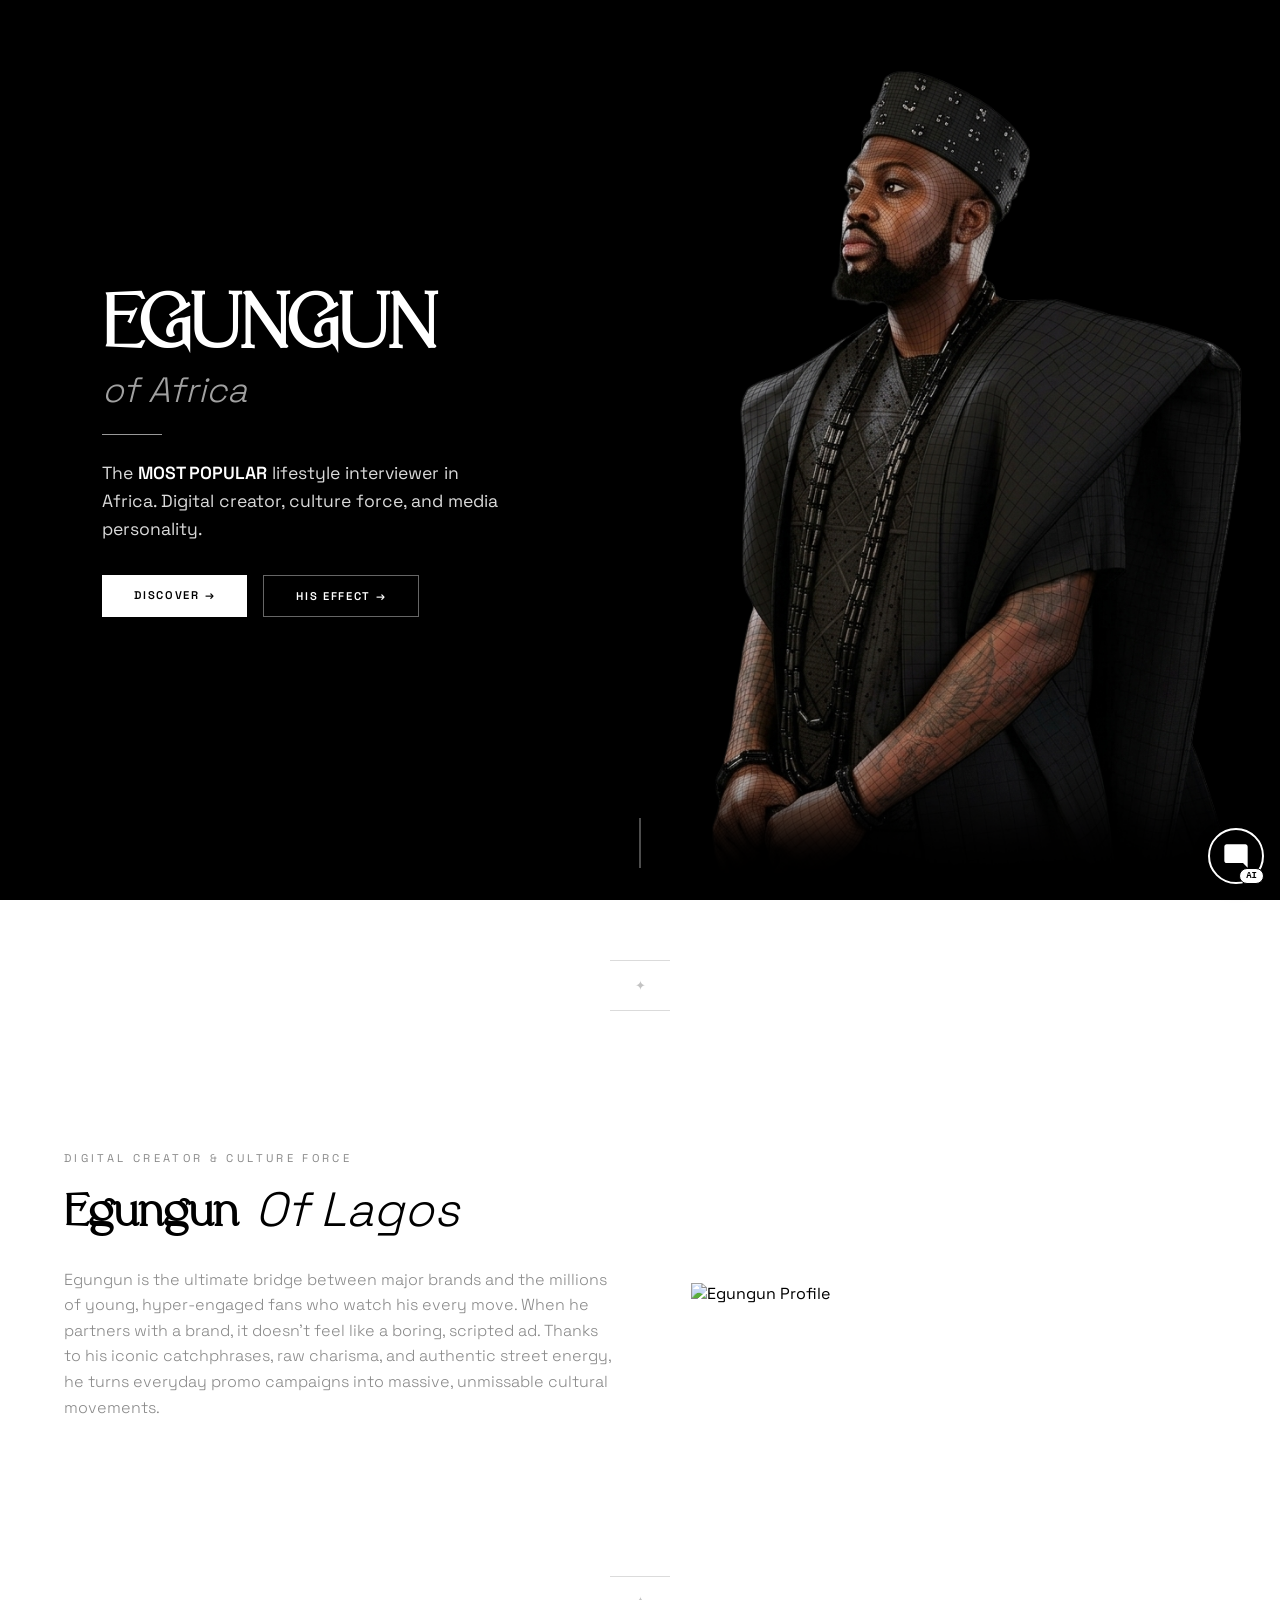
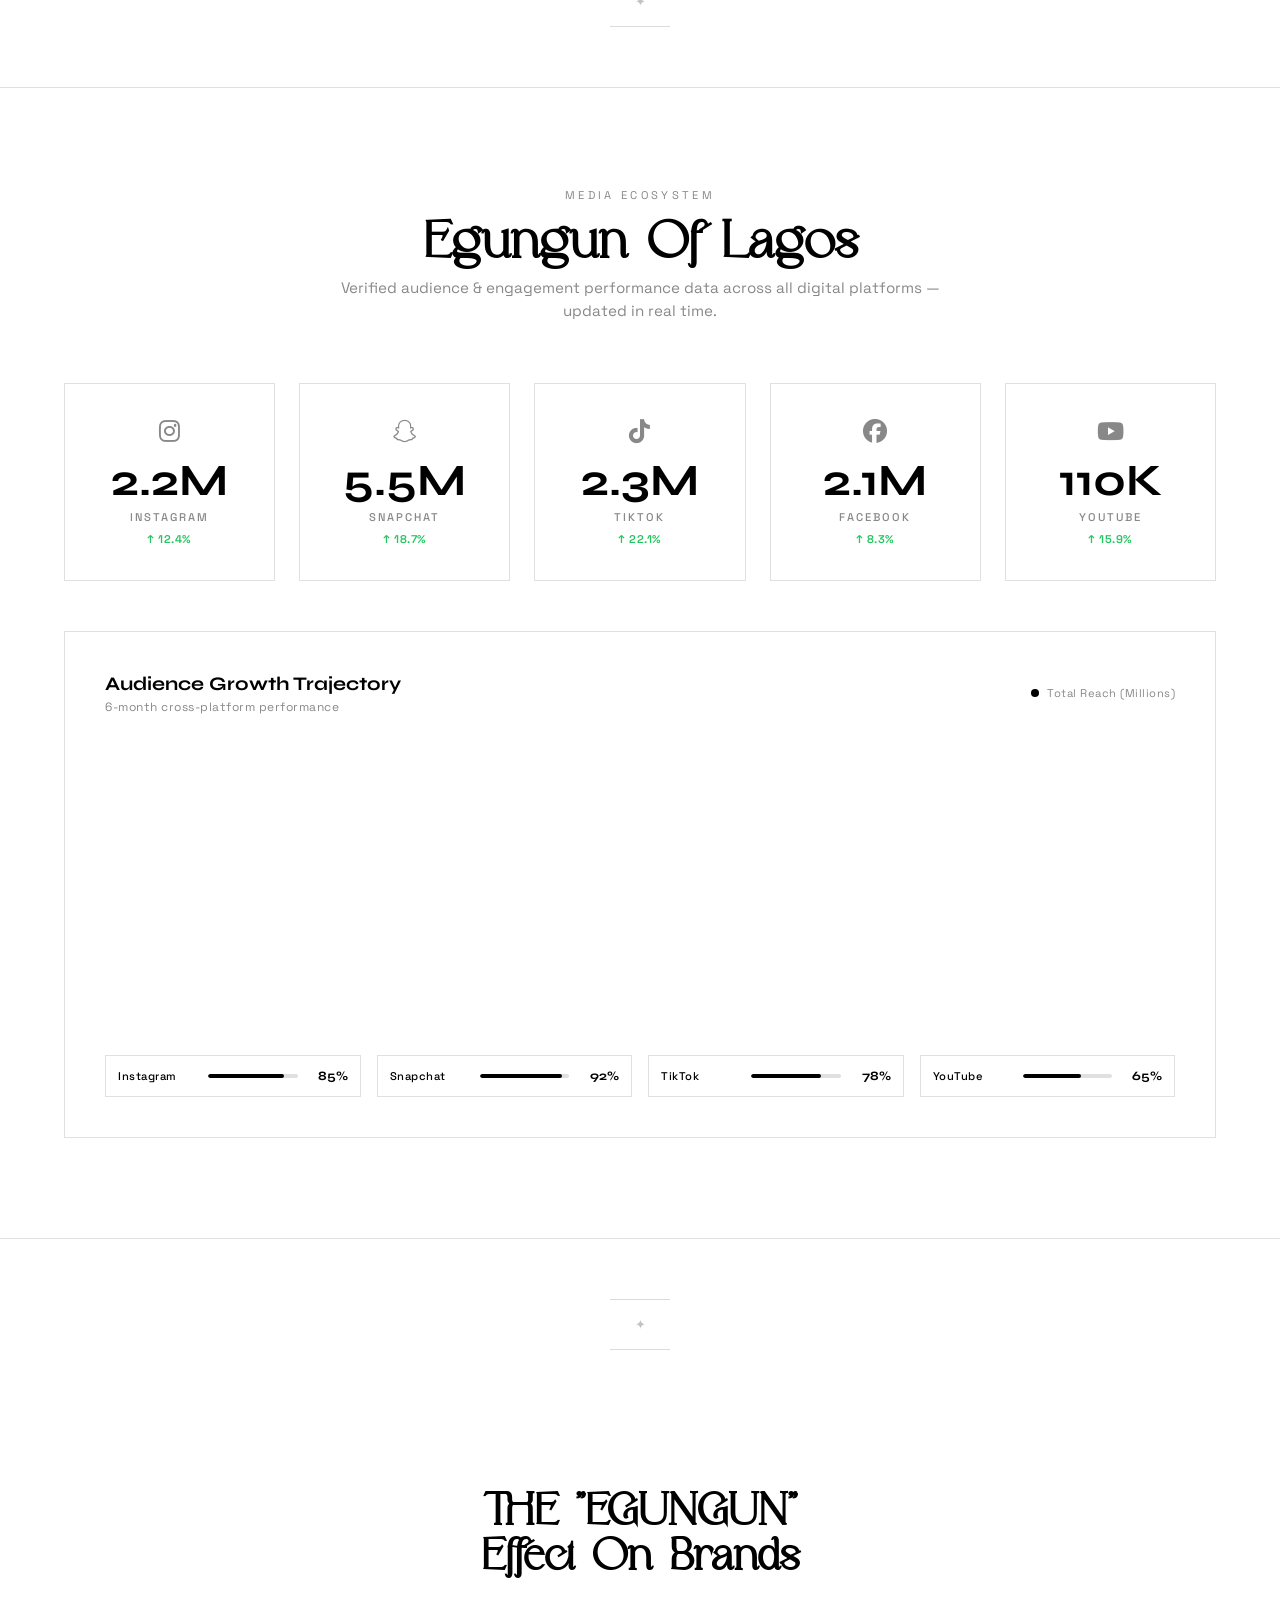
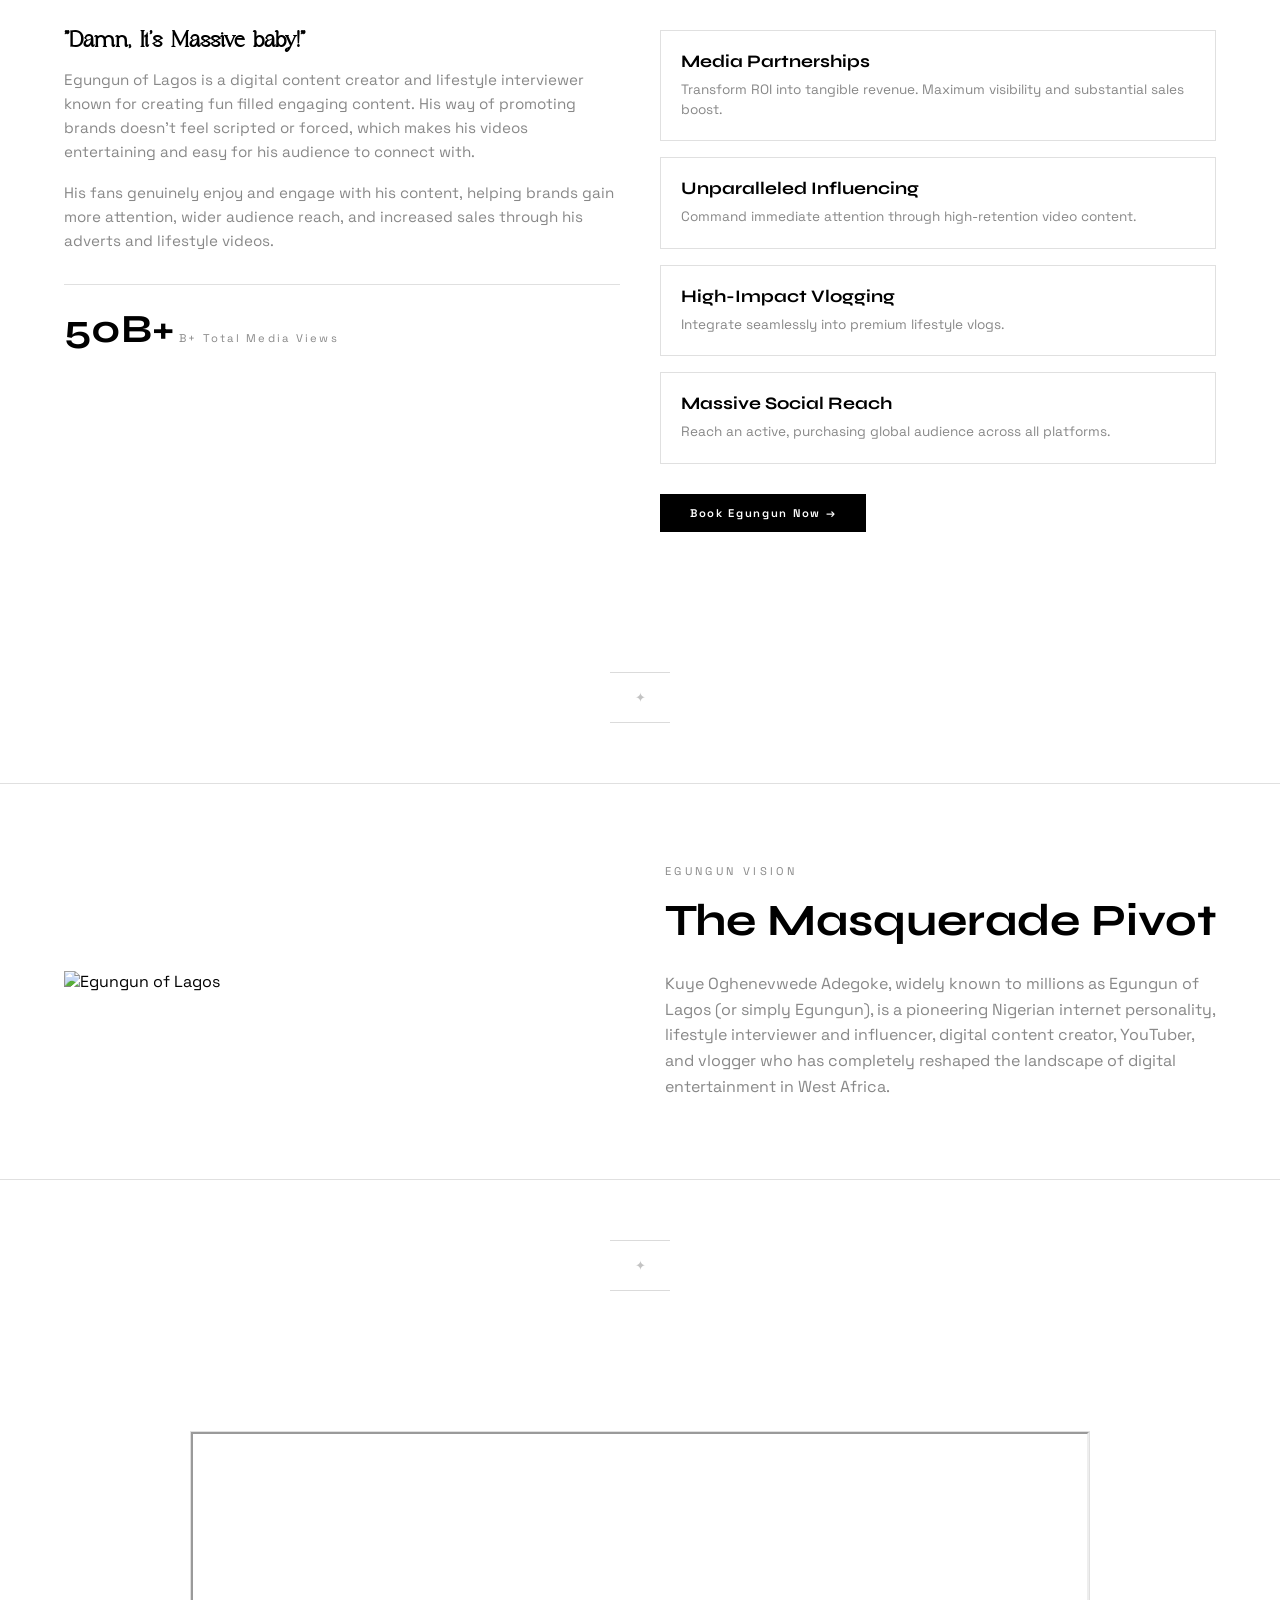
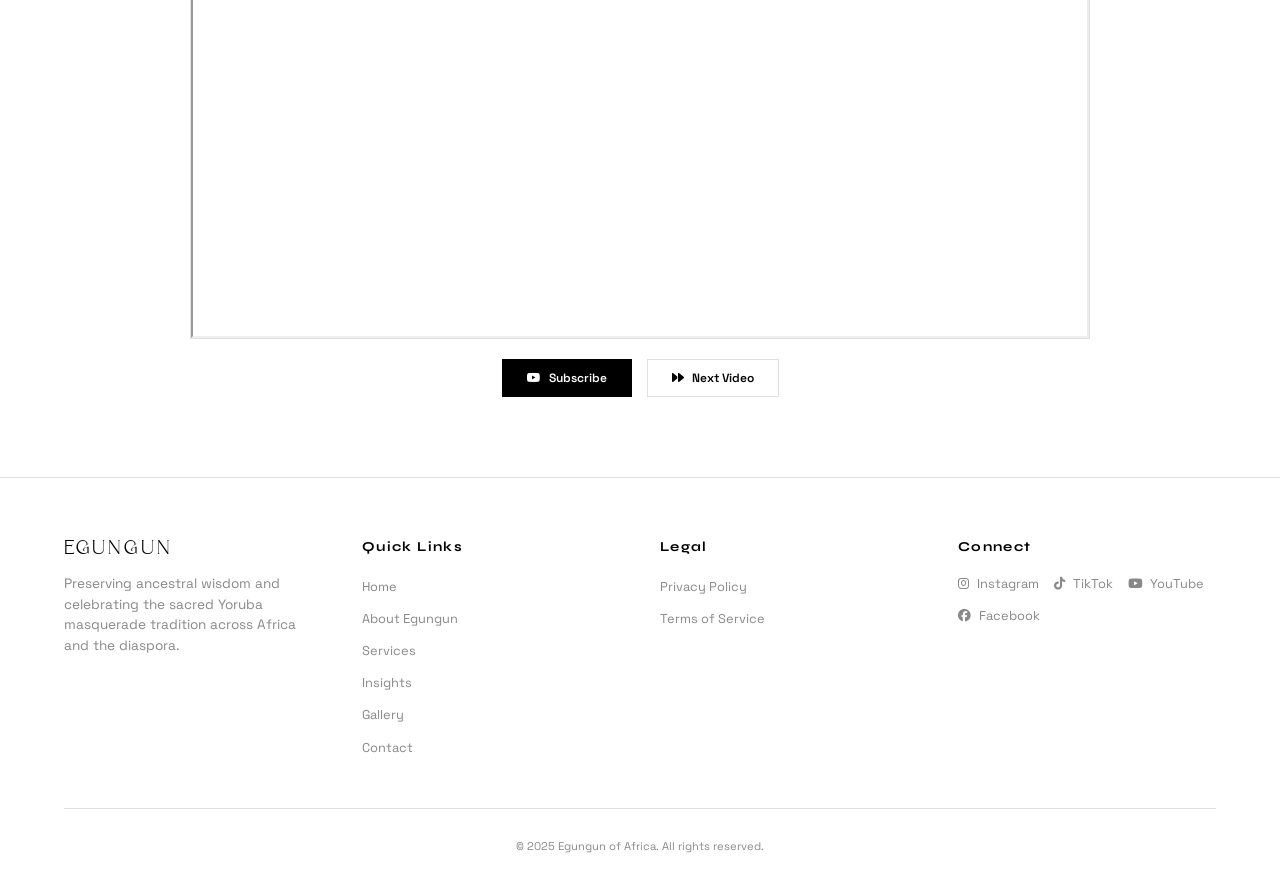
==== index.html @ 0d82fc84 "Revamp insights/stats section for better aesthetics Improved insights/stats section with visual enha" ====
<!DOCTYPE html>
<html lang="en">
<head>
  <meta charset="UTF-8" />
  <meta name="viewport" content="width=device-width, initial-scale=1.0, viewport-fit=cover" />
  <meta name="description" content="Egungun of Africa - The most popular lifestyle interviewer in Africa. Digital creator, culture force, and media personality bridging brands with millions of engaged fans." />
  <meta name="keywords" content="Egungun, Egungun of Lagos, African influencer, lifestyle interviewer, content creator, Nigeria" />
  <meta name="author" content="Egungun of Africa" />
  <title>Egungun of Africa | The Most Popular Lifestyle Interviewer</title>
  
  <link rel="preconnect" href="https://cdnjs.cloudflare.com">
  <link rel="preconnect" href="https://fonts.googleapis.com">
  <link rel="preconnect" href="https://fonts.gstatic.com" crossorigin>
  <link rel="stylesheet" href="https://cdnjs.cloudflare.com/ajax/libs/font-awesome/6.4.0/css/all.min.css">
  <link href="https://fonts.googleapis.com/css2?family=Space+Grotesk:wght@300;400;500;600;700&family=Syne:wght@400;500;600;700;800&family=Inter:wght@300;400;500;600;700;800&display=swap" rel="stylesheet">
  <script src="https://cdn.jsdelivr.net/npm/chart.js"></script>
  
  <style>
    * {
      margin: 0;
      padding: 0;
      box-sizing: border-box;
    }

    @font-face {
      font-family: 'Milchella';
      src: url('fonts/Milchella-Regular.ttf') format('truetype');
      font-weight: normal;
      font-style: normal;
      font-display: swap;
    }

    /* LIGHT MODE (default) */
    :root {
      --bg: #ffffff;
      --text: #000000;
      --gray-light: #e0e0e0;
      --gray-mid: #888888;
      --fade-start: transparent;
      --fade-mid: rgba(0,0,0,0.03);
      --fade-dark: rgba(0,0,0,0.1);
      --fade-deep: rgba(0,0,0,0.2);
    }

    /* DARK MODE */
    @media (prefers-color-scheme: dark) {
      :root {
        --bg: #000000;
        --text: #ffffff;
        --gray-light: #222222;
        --gray-mid: #777777;
        --fade-start: transparent;
        --fade-mid: rgba(0,0,0,0.4);
        --fade-dark: rgba(0,0,0,0.75);
        --fade-deep: rgba(0,0,0,0.95);
      }
    }

    html {
      scroll-behavior: smooth;
      overflow-x: hidden;
      width: 100%;
    }

    body {
      background: var(--bg);
      color: var(--text);
      font-family: 'Space Grotesk', sans-serif;
      overflow-x: hidden;
      width: 100%;
    }

    /* PRELOADER */
    .preloader {
      position: fixed;
      top: 0;
      left: 0;
      width: 100%;
      height: 100%;
      background: var(--bg);
      z-index: 9999;
      display: flex;
      justify-content: center;
      align-items: center;
      transition: opacity 0.8s ease, visibility 0.8s ease;
      opacity: 1;
      visibility: visible;
    }
    .preloader.hide {
      opacity: 0;
      visibility: hidden;
    }
    .preloader-content {
      text-align: center;
    }
    .preloader-logo {
      font-family: 'Milchella', 'Syne', serif;
      font-size: clamp(1.8rem, 6vw, 3rem);
      letter-spacing: 0.2em;
      color: var(--text);
      margin-bottom: 1.5rem;
    }
    .preloader-logo span {
      font-style: italic;
      font-family: 'Space Grotesk', sans-serif;
      font-size: 0.5em;
      letter-spacing: 0.1em;
    }
    .preloader-progress {
      width: 140px;
      height: 1px;
      background: var(--gray-light);
      margin: 0 auto;
      position: relative;
      overflow: hidden;
    }
    .preloader-progress::after {
      content: '';
      position: absolute;
      top: 0;
      left: 0;
      width: 0%;
      height: 100%;
      background: var(--text);
      animation: progressFill 2s ease forwards;
    }
    @keyframes progressFill {
      0% { width: 0%; }
      100% { width: 100%; }
    }
    .preloader-text {
      font-family: 'Space Grotesk', sans-serif;
      font-size: 0.6rem;
      letter-spacing: 0.3em;
      color: var(--gray-mid);
      margin-top: 1rem;
      text-transform: uppercase;
    }

    /* REVEAL ANIMATIONS */
    .reveal, .reveal-left, .reveal-right {
      opacity: 0;
      transition: all 0.8s cubic-bezier(0.25, 0.46, 0.45, 0.94);
    }
    .reveal { transform: translateY(60px); }
    .reveal-left { transform: translateX(-60px); }
    .reveal-right { transform: translateX(60px); }
    .reveal.active, .reveal-left.active, .reveal-right.active {
      opacity: 1;
      transform: translate(0, 0);
    }
    .delay-1 { transition-delay: 0.1s; }
    .delay-2 { transition-delay: 0.2s; }
    .delay-3 { transition-delay: 0.3s; }
    .delay-4 { transition-delay: 0.4s; }
    .delay-5 { transition-delay: 0.5s; }

    /* DIVIDER */
    .section-divider { width: 100%; padding: 60px 0; text-align: center; }
    .divider-line { width: 60px; height: 1px; background: var(--gray-mid); margin: 0 auto; opacity: 0.3; }
    .divider-icon { margin: 16px auto; font-size: 0.8rem; color: var(--gray-mid); opacity: 0.5; }

    /* NAVIGATION */
    .nav {
      position: fixed;
      top: 0;
      left: 0;
      width: 100%;
      padding: 1.5rem 4rem;
      display: flex;
      justify-content: space-between;
      align-items: center;
      z-index: 1000;
      background: transparent;
      transition: all 0.5s ease;
    }
    .nav.scrolled {
      background: var(--bg);
      backdrop-filter: blur(10px);
      border-bottom: 1px solid var(--gray-light);
      padding: 1rem 4rem;
    }
    .nav__logo {
      font-family: 'Milchella', 'Syne', serif;
      font-size: 1.3rem;
      letter-spacing: 0.15em;
      color: var(--text);
      text-decoration: none;
    }
    .nav__links {
      display: flex;
      gap: 2rem;
      list-style: none;
    }
    .nav__links a {
      color: var(--text);
      text-decoration: none;
      font-size: 0.7rem;
      letter-spacing: 0.15em;
      text-transform: uppercase;
      font-weight: 500;
      opacity: 0.7;
      transition: all 0.3s ease;
    }
    .nav__links a:hover { opacity: 1; }
    .nav__hamburger {
      display: none;
      flex-direction: column;
      gap: 6px;
      cursor: pointer;
    }
    .nav__hamburger span {
      width: 28px;
      height: 2px;
      background: var(--text);
      transition: all 0.3s ease;
    }

    /* ========== HERO SECTION ========== */
    .hero {
      position: relative;
      width: 100%;
      min-height: 100vh;
      overflow: hidden;
      background: var(--bg);
    }
    
    .hero-image-container {
      position: relative;
      width: 100%;
      min-height: 100vh;
    }
    
    .hero-image-container img {
      width: 100%;
      height: auto;
      display: block;
    }
    
    /* FADE AT BOTTOM - ADAPTS TO LIGHT/DARK MODE */
    .hero-fade {
      position: absolute;
      bottom: 0;
      left: 0;
      width: 100%;
      height: 55%;
      background: linear-gradient(to bottom, 
        var(--fade-start) 0%, 
        var(--fade-mid) 30%, 
        var(--fade-dark) 60%, 
        var(--fade-deep) 100%);
      pointer-events: none;
      z-index: 1;
    }
    
    .hero-content {
      position: absolute;
      top: 50%;
      left: 0;
      right: 0;
      transform: translateY(-50%);
      text-align: center;
      z-index: 2;
      padding: 0 20px;
    }
    
    .hero-title {
      font-family: 'Milchella', 'Syne', serif;
      font-size: clamp(3rem, 12vw, 5.5rem);
      line-height: 1.1;
      color: #ffffff;
      margin-bottom: 1rem;
      text-shadow: 0 2px 20px rgba(0,0,0,0.5);
    }
    
    .hero-title span {
      display: block;
      font-style: italic;
      font-size: clamp(1.3rem, 5vw, 2.2rem);
      font-family: 'Space Grotesk', sans-serif;
      font-weight: 300;
      opacity: 0.9;
    }
    
    .hero-divider {
      width: 60px;
      height: 1px;
      background: rgba(255,255,255,0.6);
      margin: 1.2rem auto;
    }
    
    .hero-desc {
      font-family: 'Space Grotesk', sans-serif;
      font-size: clamp(1rem, 4vw, 1.2rem);
      line-height: 1.6;
      color: rgba(255,255,255,0.85);
      max-width: 550px;
      margin: 0 auto;
      font-weight: 400;
      text-shadow: 0 1px 10px rgba(0,0,0,0.3);
    }
    
    .hero-desc strong {
      color: #ffffff;
      font-weight: 600;
    }
    
    .hero-buttons {
      display: flex;
      gap: 1rem;
      justify-content: center;
      margin-top: 2rem;
      flex-wrap: wrap;
    }
    
    .hero-btn {
      padding: 0.8rem 2rem;
      font-family: 'Space Grotesk', sans-serif;
      font-size: 0.7rem;
      font-weight: 600;
      letter-spacing: 0.15em;
      text-transform: uppercase;
      text-decoration: none;
      transition: all 0.3s ease;
      cursor: pointer;
    }
    
    .hero-btn-primary {
      background: #ffffff;
      color: #000000;
      border: none;
    }
    
    .hero-btn-primary:hover {
      opacity: 0.85;
      transform: translateY(-2px);
    }
    
    .hero-btn-secondary {
      background: transparent;
      color: #ffffff;
      border: 1px solid rgba(255,255,255,0.4);
    }
    
    .hero-btn-secondary:hover {
      border-color: #ffffff;
      background: rgba(255,255,255,0.1);
      transform: translateY(-2px);
    }
    
    /* Scroll indicator - line only */
    .hero-scroll {
      position: absolute;
      bottom: 2rem;
      left: 50%;
      transform: translateX(-50%);
      text-align: center;
      z-index: 2;
      cursor: pointer;
      transition: opacity 0.3s ease;
    }
    .hero-scroll:hover {
      opacity: 0.7;
    }
    .hero-scroll-line {
      width: 1px;
      height: 50px;
      background: rgba(255,255,255,0.6);
      margin: 0 auto;
      animation: scrollBounce 2s ease infinite;
    }
    
    @keyframes scrollBounce {
      0%, 100% {
        transform: translateY(0);
        opacity: 0.6;
      }
      50% {
        transform: translateY(8px);
        opacity: 1;
      }
    }

    /* ========== FORCE HERO DARK MODE ON MOBILE ========== */
    .hero {
      background: #000000 !important;
    }

    .hero .hero-title {
      color: #ffffff !important;
      text-shadow: 0 2px 20px rgba(0,0,0,0.5) !important;
    }

    .hero .hero-title span {
      color: rgba(255,255,255,0.7) !important;
    }

    .hero .hero-divider {
      background: rgba(255,255,255,0.6) !important;
    }

    .hero .hero-desc {
      color: rgba(255,255,255,0.85) !important;
      text-shadow: 0 1px 10px rgba(0,0,0,0.3) !important;
    }

    .hero .hero-desc strong {
      color: #ffffff !important;
    }

    .hero .hero-btn-primary {
      background: #ffffff !important;
      color: #000000 !important;
    }

    .hero .hero-btn-secondary {
      color: #ffffff !important;
      border: 1px solid rgba(255,255,255,0.4) !important;
    }

    .hero .hero-btn-secondary:hover {
      border-color: #ffffff !important;
      background: rgba(255,255,255,0.1) !important;
    }

    .hero .hero-scroll-line {
      background: rgba(255,255,255,0.6) !important;
    }

    /* DESKTOP LAYOUT */
    @media (min-width: 992px) {
      .hero {
        min-height: 100vh;
        display: flex;
        align-items: center;
      }
      
      .hero-image-container {
        position: absolute;
        top: 0;
        right: 0;
        width: 55%;
        min-height: 100vh;
        display: flex;
        align-items: center;
      }
      
      .hero-image-container img {
        width: 100%;
        height: auto;
        object-fit: cover;
        min-height: 100vh;
      }
      
      .hero-fade {
        display: none;
      }
      
      .hero-content {
        position: relative;
        top: auto;
        left: auto;
        right: auto;
        transform: none;
        text-align: left;
        width: 45%;
        padding: 0 5% 0 8%;
        background: transparent;
      }
      
      .hero-title {
        color: var(--text);
        text-shadow: none;
        font-size: 5rem;
      }
      
      .hero-title span {
        color: var(--gray-mid);
      }
      
      .hero-divider {
        margin: 1.5rem 0;
        background: var(--text);
      }
      
      .hero-desc {
        color: var(--gray-mid);
        text-shadow: none;
        margin: 0 0 2rem 0;
        font-size: 1.1rem;
      }
      
      .hero-desc strong {
        color: var(--text);
      }
      
      .hero-buttons {
        justify-content: flex-start;
      }
      
      .hero-btn-primary {
        background: var(--text);
        color: var(--bg);
      }
      
      .hero-btn-secondary {
        color: var(--text);
        border: 1px solid var(--gray-light);
      }
      
      .hero-btn-secondary:hover {
        border-color: var(--text);
      }
      
      .hero-scroll-line {
        background: var(--text);
      }
    }

    /* REST OF YOUR STYLES */
    .creator-section { padding: 80px 5%; background: var(--bg); }
    .creator-container { max-width: 1200px; margin: 0 auto; }
    .creator-layout { display: flex; gap: 50px; align-items: center; flex-wrap: wrap; }
    .creator-content { flex: 1; min-width: 280px; }
    .creator-badge {
      font-family: 'Space Grotesk', sans-serif;
      font-size: 0.7rem;
      letter-spacing: 0.3em;
      color: var(--gray-mid);
      margin-bottom: 1rem;
      text-transform: uppercase;
    }
    .creator-title {
      font-family: 'Milchella', 'Syne', serif;
      font-size: clamp(1.8rem, 5vw, 3rem);
      margin-bottom: 1.5rem;
      line-height: 1.2;
      color: var(--text);
    }
    .creator-title span {
      font-style: italic;
      font-family: 'Space Grotesk', sans-serif;
      font-weight: 300;
    }
    .creator-text {
      font-family: 'Space Grotesk', sans-serif;
      font-size: 1rem;
      line-height: 1.6;
      color: var(--gray-mid);
      margin-bottom: 1rem;
      font-weight: 300;
    }
    .creator-image {
      flex: 1;
      min-width: 280px;
      display: flex;
      justify-content: center;
      align-items: center;
    }
    .image-gallery {
      position: relative;
      width: 100%;
      max-width: 500px;
      margin: 0 auto;
      overflow: hidden;
      background: var(--bg);
    }
    .gallery-image {
      width: 100%;
      height: auto;
      display: block;
      transition: opacity 0.6s ease;
    }

    /* ========== IMPROVED STATS / INSIGHTS SECTION ========== */
    .stats-wrapper { 
      padding: 100px 5%; 
      background: var(--bg); 
      border-top: 1px solid var(--gray-light); 
      border-bottom: 1px solid var(--gray-light); 
    }
    .dashboard-container { 
      max-width: 1200px; 
      margin: 0 auto; 
    }
    .dashboard-header { 
      text-align: center; 
      margin-bottom: 60px; 
    }
    .dashboard-badge {
      font-family: 'Space Grotesk', sans-serif;
      font-size: 0.7rem;
      letter-spacing: 0.3em;
      color: var(--gray-mid);
      margin-bottom: 1rem;
      text-transform: uppercase;
    }
    .title-main {
      font-family: 'Milchella', 'Syne', serif;
      font-size: clamp(2rem, 6vw, 3.5rem);
      color: var(--text);
      margin-bottom: 0.5rem;
    }
    .title-sub {
      font-family: 'Space Grotesk', sans-serif;
      font-size: 0.95rem;
      color: var(--gray-mid);
      max-width: 600px;
      margin: 0 auto;
      line-height: 1.5;
    }
    
    /* Stats Grid - Redesigned */
    .stats-grid {
      display: grid;
      grid-template-columns: repeat(auto-fit, minmax(200px, 1fr));
      gap: 24px;
      margin-bottom: 50px;
    }
    .stat-card {
      background: var(--bg);
      border: 1px solid var(--gray-light);
      padding: 32px 24px;
      text-align: center;
      transition: all 0.4s cubic-bezier(0.25, 0.46, 0.45, 0.94);
      position: relative;
      overflow: hidden;
    }
    .stat-card::before {
      content: '';
      position: absolute;
      top: 0;
      left: 0;
      width: 100%;
      height: 3px;
      background: var(--text);
      transform: scaleX(0);
      transform-origin: left;
      transition: transform 0.4s ease;
    }
    .stat-card:hover::before {
      transform: scaleX(1);
    }
    .stat-card:hover { 
      transform: translateY(-8px); 
      border-color: var(--text);
      box-shadow: 0 20px 40px rgba(0,0,0,0.05);
    }
    .stat-icon {
      font-size: 1.5rem;
      margin-bottom: 12px;
      color: var(--gray-mid);
      transition: color 0.3s ease;
    }
    .stat-card:hover .stat-icon {
      color: var(--text);
    }
    .stat-number {
      font-family: 'Syne', sans-serif;
      font-size: 2.8rem;
      font-weight: 700;
      color: var(--text);
      line-height: 1;
      margin-bottom: 6px;
    }
    .stat-label {
      font-family: 'Space Grotesk', sans-serif;
      font-size: 0.7rem;
      color: var(--gray-mid);
      text-transform: uppercase;
      letter-spacing: 2px;
      font-weight: 500;
    }
    .stat-growth {
      display: inline-block;
      margin-top: 8px;
      font-family: 'Space Grotesk', sans-serif;
      font-size: 0.7rem;
      color: #22c55e;
      font-weight: 600;
      letter-spacing: 0.5px;
    }

    /* Chart Container - Redesigned */
    .chart-container {
      background: var(--bg);
      border: 1px solid var(--gray-light);
      padding: 40px;
      margin-top: 20px;
      transition: all 0.3s ease;
    }
    .chart-container:hover {
      border-color: var(--text);
    }
    .chart-header {
      display: flex;
      justify-content: space-between;
      align-items: center;
      margin-bottom: 30px;
      flex-wrap: wrap;
      gap: 15px;
    }
    .chart-title-group h3 {
      font-family: 'Syne', sans-serif;
      font-size: 1.2rem;
      font-weight: 700;
      color: var(--text);
      margin-bottom: 4px;
    }
    .chart-title-group p {
      font-family: 'Space Grotesk', sans-serif;
      font-size: 0.75rem;
      color: var(--gray-mid);
      letter-spacing: 0.5px;
    }
    .chart-legend {
      display: flex;
      gap: 20px;
    }
    .legend-item {
      display: flex;
      align-items: center;
      gap: 8px;
      font-family: 'Space Grotesk', sans-serif;
      font-size: 0.7rem;
      color: var(--gray-mid);
      letter-spacing: 0.5px;
    }
    .legend-dot {
      width: 8px;
      height: 8px;
      border-radius: 50%;
    }
    .legend-dot.growth {
      background: #000000;
    }
    .chart-wrapper {
      position: relative;
      width: 100%;
      height: 280px;
    }
    canvas { 
      width: 100% !important;
      height: 100% !important;
    }

    /* Platform breakdown */
    .platform-breakdown {
      display: grid;
      grid-template-columns: repeat(auto-fit, minmax(150px, 1fr));
      gap: 16px;
      margin-top: 30px;
    }
    .platform-item {
      display: flex;
      align-items: center;
      gap: 10px;
      padding: 12px;
      border: 1px solid var(--gray-light);
      transition: all 0.3s ease;
    }
    .platform-item:hover {
      border-color: var(--text);
      transform: translateX(5px);
    }
    .platform-bar {
      flex: 1;
      height: 4px;
      background: var(--gray-light);
      border-radius: 2px;
      overflow: hidden;
    }
    .platform-fill {
      height: 100%;
      background: var(--text);
      border-radius: 2px;
      transition: width 1.5s ease;
    }
    .platform-name {
      font-family: 'Space Grotesk', sans-serif;
      font-size: 0.7rem;
      letter-spacing: 0.5px;
      color: var(--text);
      min-width: 80px;
      font-weight: 500;
    }
    .platform-pct {
      font-family: 'Syne', sans-serif;
      font-size: 0.8rem;
      font-weight: 700;
      color: var(--text);
      min-width: 40px;
      text-align: right;
    }

    .effect-section { padding: 80px 5%; background: var(--bg); }
    .effect-header { text-align: center; margin-bottom: 50px; }
    .effect-title {
      font-family: 'Milchella', 'Syne', serif;
      font-size: clamp(1.8rem, 5vw, 3rem);
      color: var(--text);
    }
    .effect-grid {
      display: grid;
      grid-template-columns: repeat(auto-fit, minmax(300px, 1fr));
      gap: 40px;
      max-width: 1200px;
      margin: 0 auto;
    }
    .effect-persona h3 {
      font-family: 'Milchella', 'Syne', serif;
      font-size: 1.5rem;
      margin-bottom: 1rem;
      color: var(--text);
    }
    .effect-text {
      font-family: 'Space Grotesk', sans-serif;
      font-size: 0.95rem;
      line-height: 1.6;
      color: var(--gray-mid);
      margin-bottom: 1rem;
    }
    .live-metric {
      margin-top: 30px;
      padding-top: 20px;
      border-top: 1px solid var(--gray-light);
    }
    .metric-number-group { display: flex; align-items: baseline; gap: 5px; flex-wrap: wrap; }
    .metric-num {
      font-family: 'Syne', sans-serif;
      font-size: 2.5rem;
      font-weight: 700;
      color: var(--text);
    }
    .metric-lbl {
      font-family: 'Space Grotesk', sans-serif;
      font-size: 0.7rem;
      letter-spacing: 0.2em;
      color: var(--gray-mid);
    }
    .hyper-cards-container { display: flex; flex-direction: column; gap: 16px; }
    .hyper-card {
      background: var(--bg);
      padding: 20px;
      border: 1px solid var(--gray-light);
      transition: all 0.3s ease;
    }
    .hyper-card:hover { transform: translateX(5px); border-color: var(--text); }
    .hyper-card h4 {
      font-family: 'Syne', sans-serif;
      font-size: 1.1rem;
      font-weight: 700;
      margin-bottom: 8px;
      color: var(--text);
    }
    .hyper-card p {
      font-family: 'Space Grotesk', sans-serif;
      font-size: 0.85rem;
      color: var(--gray-mid);
      line-height: 1.5;
    }
    .magnetic-btn-wrapper {
      display: inline-block;
      margin-top: 30px;
      padding: 12px 30px;
      background: var(--text);
      color: var(--bg);
      text-decoration: none;
      font-family: 'Space Grotesk', sans-serif;
      font-size: 0.7rem;
      font-weight: 600;
      letter-spacing: 0.15em;
      transition: all 0.3s ease;
    }
    .magnetic-btn-wrapper:hover { transform: translateY(-3px); opacity: 0.9; }
    .pivot-section { padding: 80px 5%; background: var(--bg); border-top: 1px solid var(--gray-light); border-bottom: 1px solid var(--gray-light); }
    .pivot-container { max-width: 1200px; margin: 0 auto; }
    .pivot-layout {
      display: flex;
      align-items: center;
      gap: 50px;
      flex-wrap: wrap;
    }
    .pivot-content { flex: 1; min-width: 280px; }
    .pivot-image { flex: 1; min-width: 280px; }
    .pivot-image img { width: 100%; height: auto; }
    .pivot-badge {
      font-family: 'Space Grotesk', sans-serif;
      font-size: 0.7rem;
      letter-spacing: 0.3em;
      color: var(--gray-mid);
      margin-bottom: 1rem;
      text-transform: uppercase;
    }
    .pivot-title {
      font-family: 'Syne', sans-serif;
      font-size: clamp(1.8rem, 5vw, 2.8rem);
      font-weight: 700;
      line-height: 1.2;
      color: var(--text);
      margin-bottom: 1.5rem;
    }
    .pivot-description {
      font-family: 'Space Grotesk', sans-serif;
      font-size: 1rem;
      line-height: 1.6;
      color: var(--gray-mid);
    }
    .video-section { padding: 80px 5%; background: var(--bg); }
    .video-card { max-width: 900px; margin: 0 auto; }
    .video-viewport {
      position: relative;
      padding-bottom: 56.25%;
      height: 0;
      overflow: hidden;
      border: 1px solid var(--gray-light);
    }
    .video-viewport iframe {
      position: absolute;
      top: 0;
      left: 0;
      width: 100%;
      height: 100%;
    }
    .control-panel { display: flex; justify-content: center; margin-top: 20px; }
    .btn-group { display: flex; gap: 15px; flex-wrap: wrap; justify-content: center; }
    .action-btn {
      display: inline-flex;
      align-items: center;
      gap: 8px;
      background: var(--bg);
      border: 1px solid var(--gray-light);
      padding: 10px 24px;
      font-size: 0.75rem;
      font-weight: 600;
      color: var(--text);
      border-radius: 0px;
      cursor: pointer;
      transition: all 0.3s ease;
      text-decoration: none;
      font-family: 'Space Grotesk', sans-serif;
    }
    .subscribe-btn { background: #000000; border-color: #000000; color: white; }
    .subscribe-btn:hover { opacity: 0.8; transform: translateY(-2px); }
    .next-btn:hover { background: var(--text); color: var(--bg); transform: translateY(-2px); }
    .footer {
      background: var(--bg);
      border-top: 1px solid var(--gray-light);
      padding: 60px 5% 40px;
    }
    .footer-container { max-width: 1200px; margin: 0 auto; }
    .footer-grid {
      display: grid;
      grid-template-columns: repeat(auto-fit, minmax(200px, 1fr));
      gap: 40px;
      margin-bottom: 40px;
    }
    .footer-brand .footer-logo {
      font-family: 'Milchella', 'Syne', serif;
      font-size: 1.3rem;
      letter-spacing: 0.15em;
      color: var(--text);
      text-decoration: none;
      display: inline-block;
      margin-bottom: 1rem;
    }
    .footer-brand p {
      font-family: 'Space Grotesk', sans-serif;
      font-size: 0.85rem;
      color: var(--gray-mid);
      line-height: 1.5;
    }
    .footer-col h4 {
      font-family: 'Syne', sans-serif;
      font-size: 0.85rem;
      font-weight: 700;
      letter-spacing: 0.1em;
      margin-bottom: 1.2rem;
      color: var(--text);
    }
    .footer-col ul { list-style: none; }
    .footer-col li { margin-bottom: 0.7rem; }
    .footer-col a {
      font-family: 'Space Grotesk', sans-serif;
      color: var(--gray-mid);
      text-decoration: none;
      font-size: 0.8rem;
      transition: all 0.3s ease;
    }
    .footer-col a:hover { color: var(--text); }
    .social-links { display: flex; gap: 15px; flex-wrap: wrap; }
    .social-link {
      display: inline-flex;
      align-items: center;
      gap: 8px;
      color: var(--gray-mid);
      text-decoration: none;
      font-family: 'Space Grotesk', sans-serif;
      font-size: 0.75rem;
      transition: all 0.3s ease;
    }
    .social-link:hover { color: var(--text); }
    .footer-bottom {
      text-align: center;
      padding-top: 30px;
      border-top: 1px solid var(--gray-light);
      font-family: 'Space Grotesk', sans-serif;
      font-size: 0.7rem;
      color: var(--gray-mid);
    }
    @media (max-width: 968px) {
      .nav { padding: 1.2rem 1.5rem; }
      .nav.scrolled { padding: 0.8rem 1.5rem; }
      .nav__hamburger { display: flex; }
      .nav__links {
        position: fixed;
        top: 70px;
        left: -100%;
        width: 100%;
        height: calc(100vh - 70px);
        background: var(--bg);
        flex-direction: column;
        align-items: center;
        justify-content: center;
        transition: left 0.3s;
        gap: 1.5rem;
      }
      .nav__links.active { left: 0; }
      .creator-layout { flex-direction: column; text-align: center; }
      .pivot-layout { flex-direction: column; text-align: center; }
      .stats-grid { grid-template-columns: repeat(2, 1fr); }
      .chart-container { padding: 24px; }
      .chart-header { flex-direction: column; align-items: flex-start; }
      .platform-breakdown { grid-template-columns: 1fr; }
    }
    @media (max-width: 600px) {
      .stats-grid { grid-template-columns: 1fr; }
      .stat-number { font-size: 2.2rem; }
      .btn-group { flex-direction: column; align-items: center; }
      .action-btn { width: 180px; justify-content: center; }
      .footer-grid { grid-template-columns: 1fr; text-align: center; }
      .social-links { justify-content: center; }
    }
    ::-webkit-scrollbar { width: 3px; }
    ::-webkit-scrollbar-track { background: var(--gray-light); }
    ::-webkit-scrollbar-thumb { background: var(--text); }
  </style>
</head>
<body>

  <div class="preloader" id="preloader">
    <div class="preloader-content">
      <div class="preloader-logo">EGUNGUN<span>of Africa</span></div>
      <div class="preloader-progress"></div>
      <div class="preloader-text">Loading Experience</div>
    </div>
  </div>

  <nav class="nav" id="nav">
    <a href="index.html" class="nav__logo">EGUNGUN</a>
    <div class="nav__hamburger" id="hamburger">
      <span></span><span></span><span></span>
    </div>
    <ul class="nav__links" id="navLinks">
      <li><a href="index.html">Home</a></li>
      <li><a href="about.html">About</a></li>
      <li><a href="services.html">Services</a></li>
      <li><a href="insights.html">Insights</a></li>
      <li><a href="gallery.html">Gallery</a></li>
      <li><a href="contact.html">Contact</a></li>
    </ul>
  </nav>

  <section class="hero" id="home">
    <div class="hero-image-container">
      <img src="images/Heroo.png" alt="Egungun of Africa">
    </div>
    <div class="hero-fade"></div>
    <div class="hero-content reveal delay-1">
      <h1 class="hero-title">EGUNGUN<span>of Africa</span></h1>
      <div class="hero-divider"></div>
      <p class="hero-desc">The <strong>MOST POPULAR</strong> lifestyle interviewer in Africa. Digital creator, culture force, and media personality.</p>
      <div class="hero-buttons">
        <a href="#creator" class="hero-btn hero-btn-primary">DISCOVER →</a>
        <a href="#effect" class="hero-btn hero-btn-secondary">HIS EFFECT →</a>
      </div>
    </div>
    <div class="hero-scroll" id="scrollIndicator">
      <div class="hero-scroll-line"></div>
    </div>
  </section>

  <div class="section-divider reveal"><div class="divider-line"></div><div class="divider-icon">✦</div><div class="divider-line"></div></div>

  <section class="creator-section" id="creator">
    <div class="creator-container">
      <div class="creator-layout">
        <div class="creator-content reveal-left">
          <div class="creator-badge">Digital Creator & Culture Force</div>
          <h1 class="creator-title">Egungun <span>Of Lagos</span></h1>
          <p class="creator-text">Egungun is the ultimate bridge between major brands and the millions of young, hyper-engaged fans who watch his every move. When he partners with a brand, it doesn't feel like a boring, scripted ad. Thanks to his iconic catchphrases, raw charisma, and authentic street energy, he turns everyday promo campaigns into massive, unmissable cultural movements.</p>
        </div>
        <div class="creator-image reveal-right">
          <div class="image-gallery" id="imageGallery">
            <img class="gallery-image" id="galleryImg" src="https://yt3.googleusercontent.com/TZ3iizUUVxZMiUp9FU8adm8YO2RDylr8BnF_45XFYlulv2pprZpNoddea5jdtoAz5fXbNIwr3w=s900-c-k-c0x00ffffff-no-rj" alt="Egungun Profile">
          </div>
        </div>
      </div>
    </div>
  </section>

  <div class="section-divider reveal"><div class="divider-line"></div><div class="divider-icon">✦</div><div class="divider-line"></div></div>

  <!-- REDESIGNED STATS / INSIGHTS SECTION -->
  <div class="stats-wrapper" id="stats">
    <div class="dashboard-container">
      <div class="dashboard-header reveal">
        <div class="dashboard-badge">Media Ecosystem</div>
        <h1 class="title-main">Egungun Of Lagos</h1>
        <p class="title-sub">Verified audience & engagement performance data across all digital platforms — updated in real time.</p>
      </div>
      
      <div class="stats-grid" id="statsGrid">
        <div class="stat-card reveal delay-1">
          <div class="stat-icon"><i class="fab fa-instagram"></i></div>
          <div class="stat-number" id="statIg">0</div>
          <div class="stat-label">Instagram</div>
          <div class="stat-growth">↑ 12.4%</div>
        </div>
        <div class="stat-card reveal delay-2">
          <div class="stat-icon"><i class="fab fa-snapchat"></i></div>
          <div class="stat-number" id="statSnap">0</div>
          <div class="stat-label">Snapchat</div>
          <div class="stat-growth">↑ 18.7%</div>
        </div>
        <div class="stat-card reveal delay-3">
          <div class="stat-icon"><i class="fab fa-tiktok"></i></div>
          <div class="stat-number" id="statTikTok">0</div>
          <div class="stat-label">TikTok</div>
          <div class="stat-growth">↑ 22.1%</div>
        </div>
        <div class="stat-card reveal delay-4">
          <div class="stat-icon"><i class="fab fa-facebook"></i></div>
          <div class="stat-number" id="statFb">0</div>
          <div class="stat-label">Facebook</div>
          <div class="stat-growth">↑ 8.3%</div>
        </div>
        <div class="stat-card reveal delay-5">
          <div class="stat-icon"><i class="fab fa-youtube"></i></div>
          <div class="stat-number" id="statYt">0</div>
          <div class="stat-label">YouTube</div>
          <div class="stat-growth">↑ 15.9%</div>
        </div>
      </div>

      <!-- Chart Section -->
      <div class="reveal">
        <div class="chart-container">
          <div class="chart-header">
            <div class="chart-title-group">
              <h3>Audience Growth Trajectory</h3>
              <p>6-month cross-platform performance</p>
            </div>
            <div class="chart-legend">
              <div class="legend-item">
                <span class="legend-dot growth"></span>
                <span>Total Reach (Millions)</span>
              </div>
            </div>
          </div>
          <div class="chart-wrapper">
            <canvas id="ecosystemPerformanceChart"></canvas>
          </div>
          
          <!-- Platform Breakdown Bars -->
          <div class="platform-breakdown">
            <div class="platform-item">
              <span class="platform-name">Instagram</span>
              <div class="platform-bar">
                <div class="platform-fill" style="width: 0%;" data-width="85%"></div>
              </div>
              <span class="platform-pct">85%</span>
            </div>
            <div class="platform-item">
              <span class="platform-name">Snapchat</span>
              <div class="platform-bar">
                <div class="platform-fill" style="width: 0%;" data-width="92%"></div>
              </div>
              <span class="platform-pct">92%</span>
            </div>
            <div class="platform-item">
              <span class="platform-name">TikTok</span>
              <div class="platform-bar">
                <div class="platform-fill" style="width: 0%;" data-width="78%"></div>
              </div>
              <span class="platform-pct">78%</span>
            </div>
            <div class="platform-item">
              <span class="platform-name">YouTube</span>
              <div class="platform-bar">
                <div class="platform-fill" style="width: 0%;" data-width="65%"></div>
              </div>
              <span class="platform-pct">65%</span>
            </div>
          </div>
        </div>
      </div>
    </div>
  </div>

  <div class="section-divider reveal"><div class="divider-line"></div><div class="divider-icon">✦</div><div class="divider-line"></div></div>

  <section class="effect-section" id="effect">
    <div class="effect-header reveal"><h2 class="effect-title">THE "EGUNGUN"<br>Effect On Brands</h2></div>
    <div class="effect-grid">
      <div class="effect-persona reveal-left">
        <h3>"Damn, It's Massive baby!"</h3>
        <p class="effect-text">Egungun of Lagos is a digital content creator and lifestyle interviewer known for creating fun filled engaging content. His way of promoting brands doesn't feel scripted or forced, which makes his videos entertaining and easy for his audience to connect with.</p>
        <p class="effect-text">His fans genuinely enjoy and engage with his content, helping brands gain more attention, wider audience reach, and increased sales through his adverts and lifestyle videos.</p>
        <div class="live-metric"><div class="metric-number-group"><span class="metric-num" id="totalViews">0</span><span class="metric-lbl">B+ Total Media Views</span></div></div>
      </div>
      <div class="benefits-column reveal-right">
        <div class="hyper-cards-container">
          <div class="hyper-card"><h4>Media Partnerships</h4><p>Transform ROI into tangible revenue. Maximum visibility and substantial sales boost.</p></div>
          <div class="hyper-card"><h4>Unparalleled Influencing</h4><p>Command immediate attention through high-retention video content.</p></div>
          <div class="hyper-card"><h4>High-Impact Vlogging</h4><p>Integrate seamlessly into premium lifestyle vlogs.</p></div>
          <div class="hyper-card"><h4>Massive Social Reach</h4><p>Reach an active, purchasing global audience across all platforms.</p></div>
        </div>
        <a href="#video" class="magnetic-btn-wrapper">Book Egungun Now →</a>
      </div>
    </div>
  </section>

  <div class="section-divider reveal"><div class="divider-line"></div><div class="divider-icon">✦</div><div class="divider-line"></div></div>

  <section class="pivot-section" id="pivot">
    <div class="pivot-container">
      <div class="pivot-layout">
        <div class="pivot-image reveal-left"><img src="https://imgur.com/MXEjfBM.jpeg" alt="Egungun of Lagos"></div>
        <div class="pivot-content reveal-right">
          <div class="pivot-badge">EGUNGUN VISION</div>
          <h2 class="pivot-title">The Masquerade Pivot</h2>
          <p class="pivot-description">Kuye Oghenevwede Adegoke, widely known to millions as Egungun of Lagos (or simply Egungun), is a pioneering Nigerian internet personality, lifestyle interviewer and influencer, digital content creator, YouTuber, and vlogger who has completely reshaped the landscape of digital entertainment in West Africa.</p>
        </div>
      </div>
    </div>
  </section>

  <div class="section-divider reveal"><div class="divider-line"></div><div class="divider-icon">✦</div><div class="divider-line"></div></div>

  <section class="video-section" id="video">
    <div class="video-card reveal">
      <div class="video-viewport"><iframe id="godaddy-yt-player" src="https://www.youtube.com/embed/J6iCO5A9Hyg?autoplay=0&mute=1&modestbranding=1&rel=0" allow="autoplay; encrypted-media; picture-in-picture" allowfullscreen></iframe></div>
      <div class="control-panel"><div class="btn-group"><a href="https://www.youtube.com/@EGUNGUNOFLAGOS?sub_confirmation=1" target="_blank" class="action-btn subscribe-btn"><i class="fab fa-youtube"></i><span>Subscribe</span></a><button class="action-btn next-btn" id="nextVideoBtn"><i class="fas fa-forward"></i><span>Next Video</span></button></div></div>
    </div>
  </section>

  <footer class="footer" id="contact">
    <div class="footer-container">
      <div class="footer-grid">
        <div class="footer-brand"><a href="index.html" class="footer-logo">EGUNGUN</a><p>Preserving ancestral wisdom and celebrating the sacred Yoruba masquerade tradition across Africa and the diaspora.</p></div>
        <div class="footer-col"><h4>Quick Links</h4><ul><li><a href="index.html">Home</a></li><li><a href="about.html">About Egungun</a></li><li><a href="services.html">Services</a></li><li><a href="insights.html">Insights</a></li><li><a href="gallery.html">Gallery</a></li><li><a href="contact.html">Contact</a></li></ul></div>
        <div class="footer-col"><h4>Legal</h4><ul><li><a href="#">Privacy Policy</a></li><li><a href="#">Terms of Service</a></li></ul></div>
        <div class="footer-col"><h4>Connect</h4><div class="social-links"><a href="https://www.instagram.com/_egungun" target="_blank" class="social-link"><i class="fab fa-instagram"></i> Instagram</a><a href="https://www.tiktok.com/@_egungun" target="_blank" class="social-link"><i class="fab fa-tiktok"></i> TikTok</a><a href="https://www.youtube.com/@EgungunOfLagos" target="_blank" class="social-link"><i class="fab fa-youtube"></i> YouTube</a><a href="https://www.facebook.com/egunguncomic/" target="_blank" class="social-link"><i class="fab fa-facebook"></i> Facebook</a></div></div>
      </div>
      <div class="footer-bottom"><p>© 2025 Egungun of Africa. All rights reserved.</p></div>
    </div>
  </footer>

  <script src="js/egungun-ai.js"></script>

  <script>
    window.addEventListener('load', function() {
      const preloader = document.getElementById('preloader');
      if (preloader) setTimeout(() => preloader.classList.add('hide'), 1800);
    });

    const nav = document.getElementById('nav');
    const hamburger = document.getElementById('hamburger');
    const navLinks = document.getElementById('navLinks');

    window.addEventListener('scroll', () => {
      if (window.scrollY > 70) nav.classList.add('scrolled');
      else nav.classList.remove('scrolled');
    });

    if (hamburger) {
      hamburger.addEventListener('click', () => navLinks.classList.toggle('active'));
    }

    document.querySelectorAll('.nav__links a').forEach(link => {
      link.addEventListener('click', () => navLinks.classList.remove('active'));
    });

    document.querySelectorAll('a[href^="#"]').forEach(anchor => {
      anchor.addEventListener('click', function(e) {
        const targetId = this.getAttribute('href');
        if (targetId === '#') return;
        const target = document.querySelector(targetId);
        if (target) {
          e.preventDefault();
          const offsetTop = target.offsetTop;
          window.scrollTo({
            top: offsetTop - 70,
            behavior: 'smooth'
          });
        }
      });
    });

    const scrollIndicator = document.getElementById('scrollIndicator');
    if (scrollIndicator) {
      scrollIndicator.addEventListener('click', () => {
        const creatorSection = document.getElementById('creator');
        if (creatorSection) {
          const offsetTop = creatorSection.offsetTop;
          window.scrollTo({
            top: offsetTop - 70,
            behavior: 'smooth'
          });
        }
      });
    }

    const revealElements = document.querySelectorAll('.reveal, .reveal-left, .reveal-right');
    const revealObserver = new IntersectionObserver((entries) => {
      entries.forEach(entry => {
        if (entry.isIntersecting) {
          entry.target.classList.add('active');
          revealObserver.unobserve(entry.target);
        }
      });
    }, { threshold: 0.1, rootMargin: '0px 0px -50px 0px' });
    revealElements.forEach(el => revealObserver.observe(el));

    function animateNumber(elementId, target, suffix = '') {
      const el = document.getElementById(elementId);
      if (!el) return;
      let current = 0;
      const duration = 1500, stepTime = 16;
      const steps = duration / stepTime;
      const increment = target / steps;
      const interval = setInterval(() => {
        current += increment;
        if (current >= target) {
          el.innerText = target.toLocaleString() + suffix;
          clearInterval(interval);
        } else {
          el.innerText = Math.floor(current).toLocaleString() + suffix;
        }
      }, stepTime);
    }

    function animatePlatformBars() {
      const fills = document.querySelectorAll('.platform-fill');
      fills.forEach(fill => {
        const targetWidth = fill.getAttribute('data-width');
        fill.style.width = targetWidth;
      });
    }

    const statsSection = document.getElementById('stats');
    let statsAnimated = false;
    new IntersectionObserver((entries) => {
      entries.forEach(entry => {
        if (entry.isIntersecting && !statsAnimated) {
          statsAnimated = true;
          animateNumber('statIg', 2.2, 'M');
          animateNumber('statSnap', 5.5, 'M');
          animateNumber('statTikTok', 2.3, 'M');
          animateNumber('statFb', 2.1, 'M');
          animateNumber('statYt', 110, 'K');
          animateNumber('totalViews', 50, 'B+');
          animatePlatformBars();
        }
      });
    }, { threshold: 0.3 }).observe(statsSection);

    const images = ['https://yt3.googleusercontent.com/TZ3iizUUVxZMiUp9FU8adm8YO2RDylr8BnF_45XFYlulv2pprZpNoddea5jdtoAz5fXbNIwr3w=s900-c-k-c0x00ffffff-no-rj', 'https://imgur.com/u3JqA9s.jpeg'];
    let currentImageIndex = 0;
    const galleryImg = document.getElementById('galleryImg');
    if (galleryImg && images.length > 1) {
      setInterval(() => {
        galleryImg.style.opacity = '0';
        setTimeout(() => {
          currentImageIndex = (currentImageIndex + 1) % images.length;
          galleryImg.src = images[currentImageIndex];
          galleryImg.style.opacity = '1';
        }, 400);
      }, 5000);
    }

    const videoPool = ['J6iCO5A9Hyg', 'kOJuYQ-hI5M', 'IXFHAyr-tZc', 'Zs8zeZz5sj0', '3BCAS35r1PY', 'RY0yUL2Zlvg', 'Ck1ggnzDIvY', '6pQccu5BtoU'];
    const videoFrame = document.getElementById('godaddy-yt-player');
    function loadRandomVideo() {
      const randomId = videoPool[Math.floor(Math.random() * videoPool.length)];
      if (videoFrame) {
        videoFrame.src = `https://www.youtube.com/embed/${randomId}?autoplay=1&mute=1&modestbranding=1&rel=0`;
      }
    }
    const nextBtn = document.getElementById('nextVideoBtn');
    if (nextBtn) nextBtn.addEventListener('click', loadRandomVideo);
    loadRandomVideo();
    setInterval(loadRandomVideo, 30000);

    const chartCtx = document.getElementById('ecosystemPerformanceChart');
    if (chartCtx) {
      const gradient = chartCtx.getContext('2d').createLinearGradient(0, 0, 0, 280);
      gradient.addColorStop(0, 'rgba(0,0,0,0.08)');
      gradient.addColorStop(1, 'rgba(0,0,0,0)');

      new Chart(chartCtx, {
        type: 'line',
        data: {
          labels: ['Jan', 'Feb', 'Mar', 'Apr', 'May', 'Jun'],
          datasets: [{
            label: 'Total Reach (Millions)',
            data: [14.2, 19.5, 22.1, 31.8, 38.0, 45.2],
            borderColor: '#000000',
            borderWidth: 2.5,
            backgroundColor: gradient,
            fill: true,
            tension: 0.4,
            pointRadius: 5,
            pointHoverRadius: 8,
            pointBackgroundColor: '#ffffff',
            pointBorderColor: '#000000',
            pointBorderWidth: 2.5,
            pointHoverBackgroundColor: '#000000',
            pointHoverBorderColor: '#000000'
          }]
        },
        options: {
          responsive: true,
          maintainAspectRatio: false,
          interaction: {
            intersect: false,
            mode: 'index'
          },
          plugins: { 
            legend: { display: false },
            tooltip: {
              backgroundColor: '#000000',
              titleColor: '#ffffff',
              bodyColor: '#ffffff',
              borderColor: '#000000',
              borderWidth: 1,
              padding: 12,
              displayColors: false,
              titleFont: {
                family: 'Space Grotesk',
                size: 11,
                weight: '600'
              },
              bodyFont: {
                family: 'Syne',
                size: 14,
                weight: '700'
              },
              callbacks: {
                label: function(context) {
                  return context.parsed.y + 'M';
                }
              }
            }
          },
          scales: {
            y: { 
              beginAtZero: true,
              ticks: { 
                callback: (v) => v + 'M',
                font: { family: 'Space Grotesk', size: 10 },
                color: '#888888'
              }, 
              grid: { 
                color: 'rgba(0,0,0,0.06)',
                drawBorder: false
              },
              border: {
                display: false
              }
            },
            x: { 
              grid: { display: false },
              ticks: {
                font: { family: 'Space Grotesk', size: 10 },
                color: '#888888'
              },
              border: {
                display: false
              }
            }
          }
        }
      });
    }
  </script>
</body>
</html>
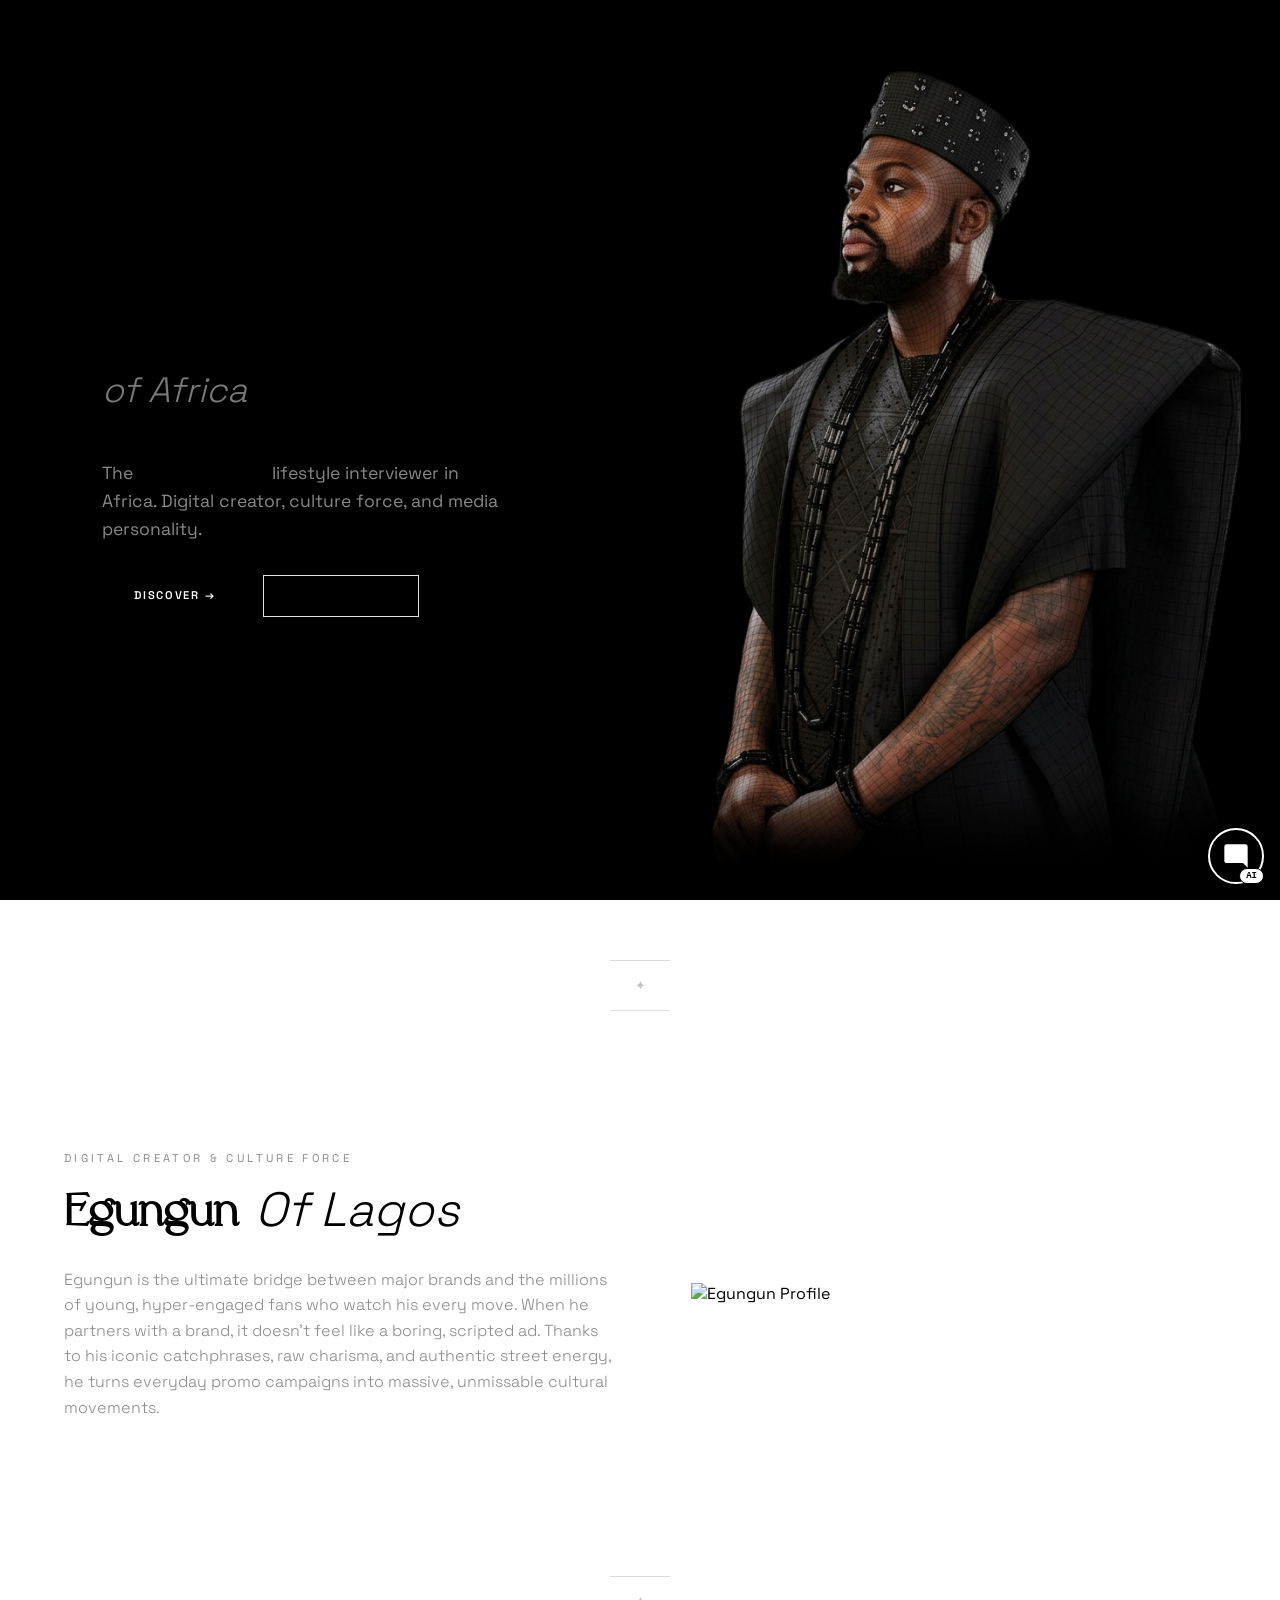
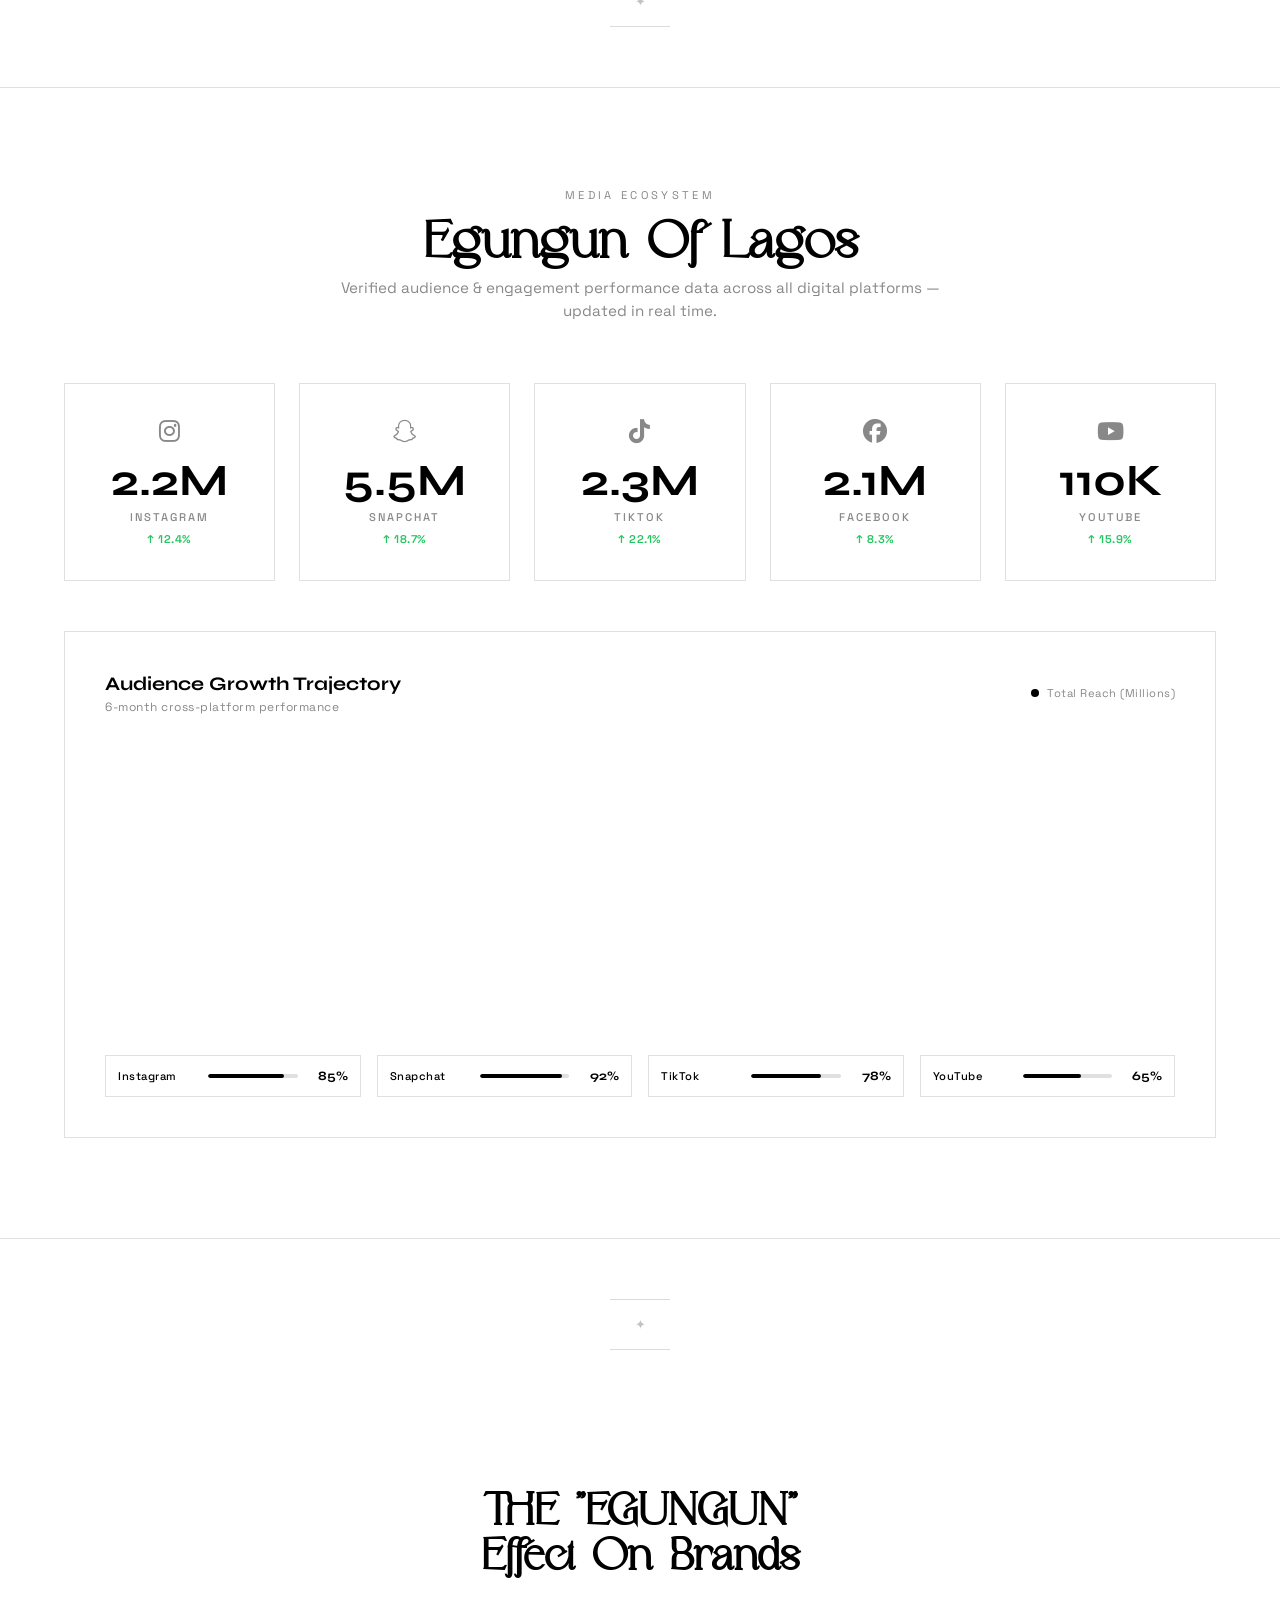
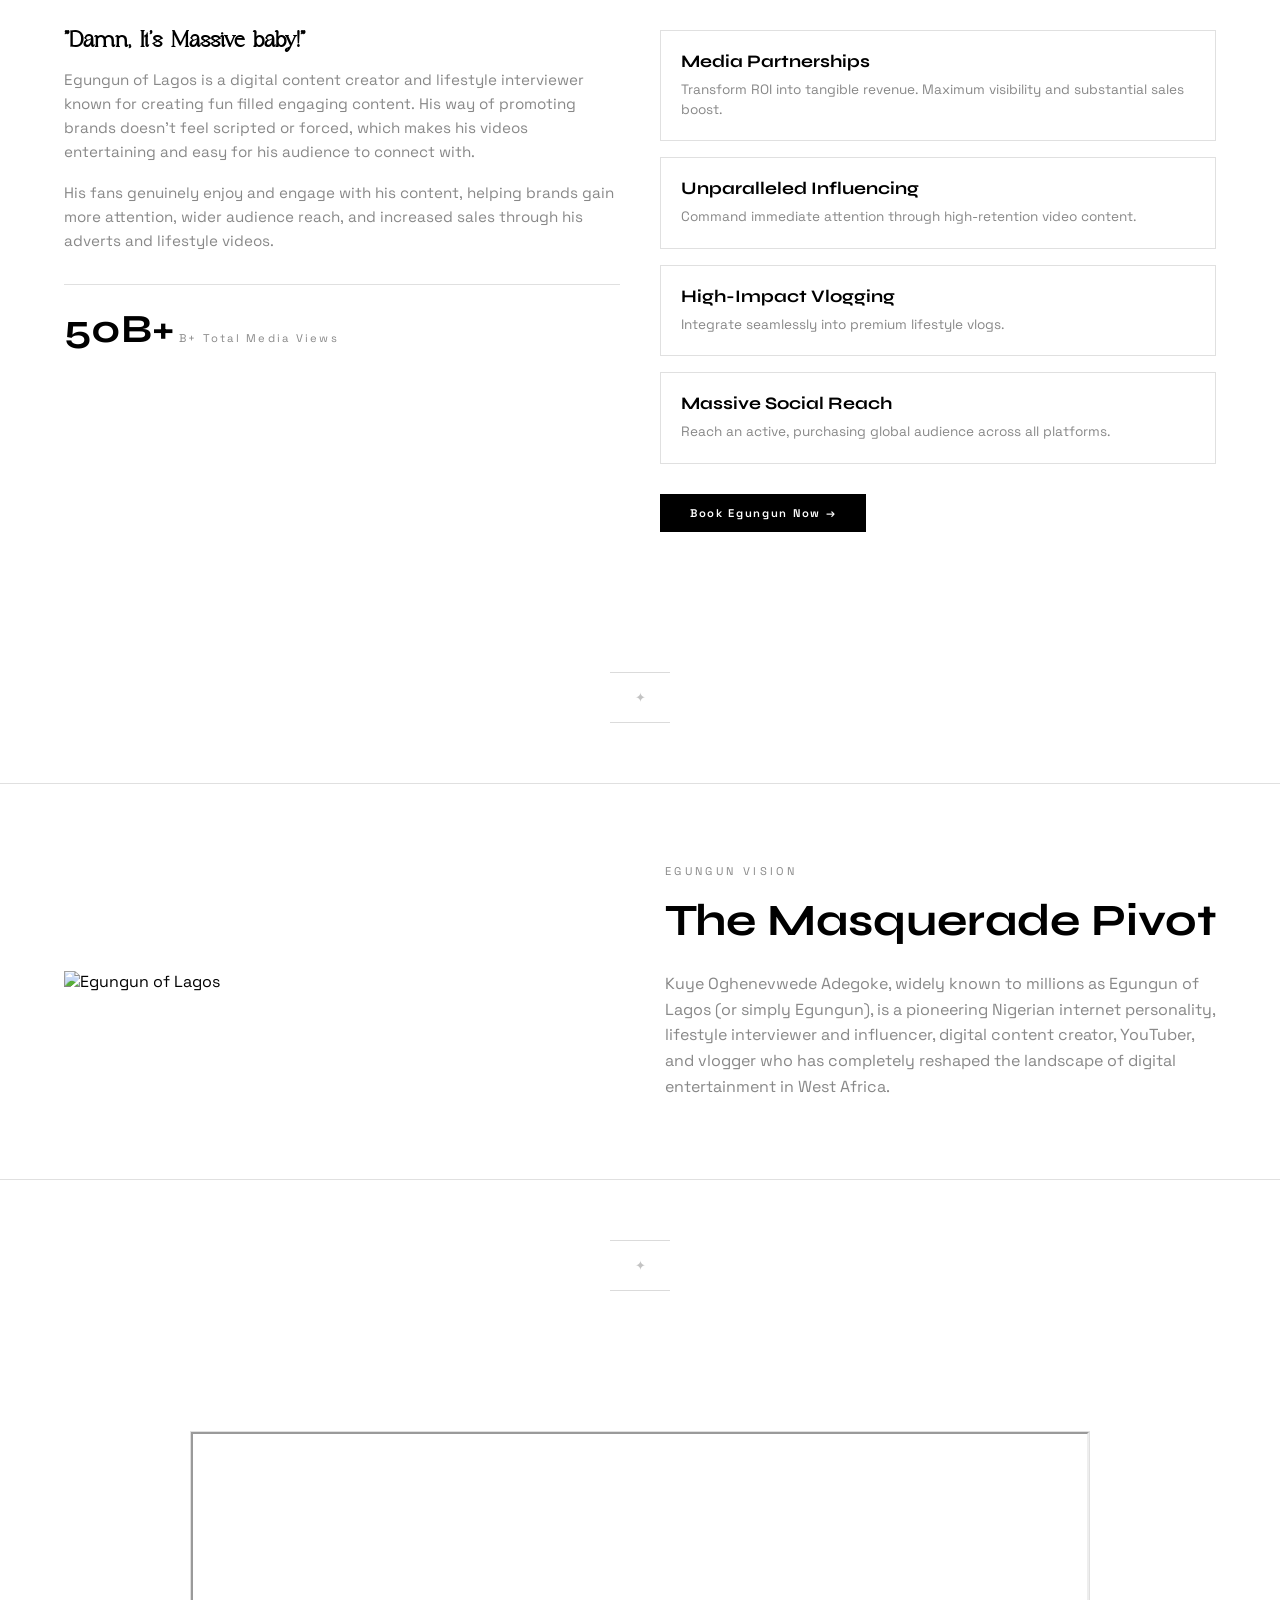
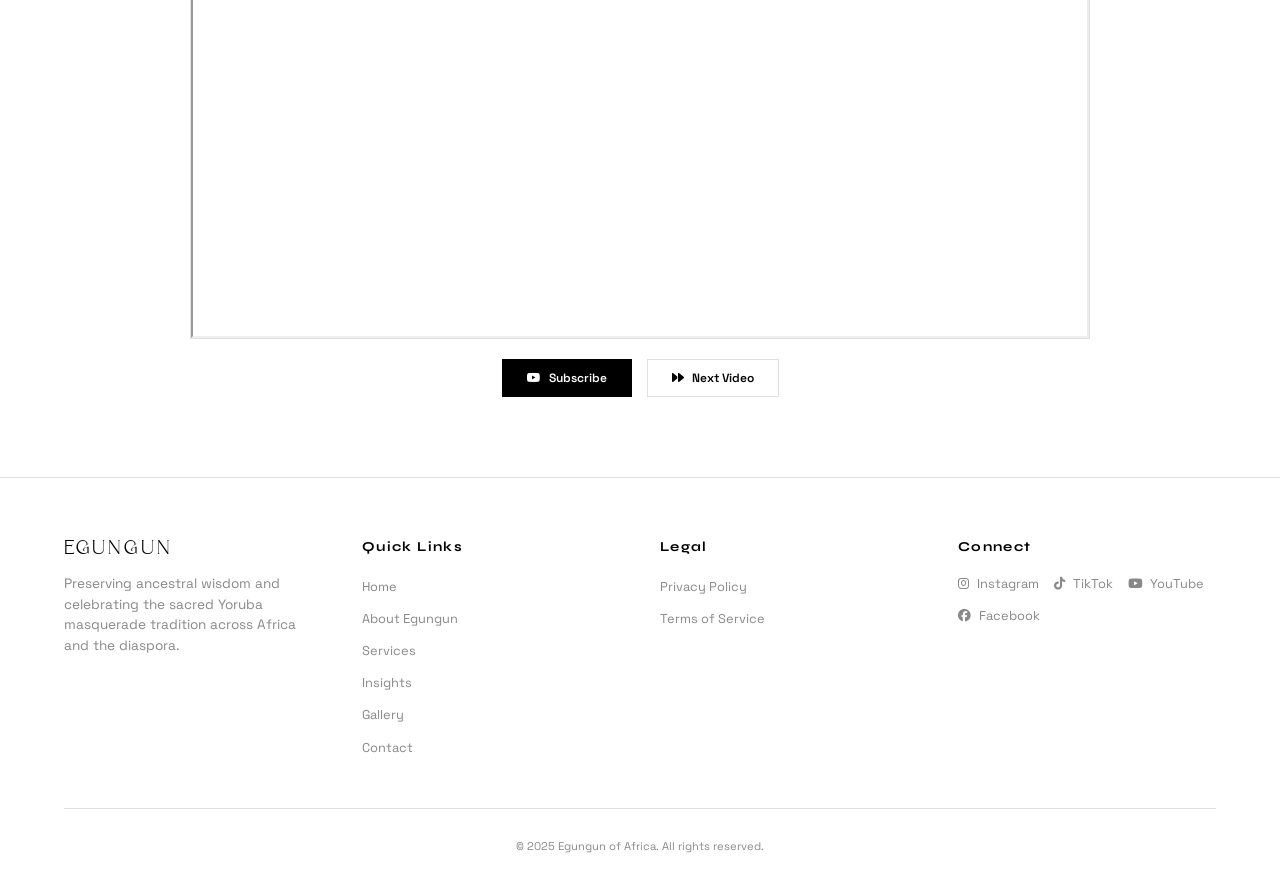
==== commit 92068676: "Refactor chart styles and support for dark mode Updated CSS variables for chart styling and dark mod" ====
--- a/index.html
+++ b/index.html
@@ -36,10 +36,16 @@
       --text: #000000;
       --gray-light: #e0e0e0;
       --gray-mid: #888888;
-      --fade-start: transparent;
-      --fade-mid: rgba(0,0,0,0.03);
-      --fade-dark: rgba(0,0,0,0.1);
-      --fade-deep: rgba(0,0,0,0.2);
+      --chart-bg: #ffffff;
+      --chart-border: #e0e0e0;
+      --chart-grid: rgba(0,0,0,0.06);
+      --chart-gradient-start: rgba(0,0,0,0.08);
+      --chart-gradient-end: rgba(0,0,0,0);
+      --chart-line: #000000;
+      --chart-point-bg: #ffffff;
+      --chart-point-border: #000000;
+      --chart-tooltip-bg: #000000;
+      --chart-tooltip-text: #ffffff;
     }
 
     /* DARK MODE */
@@ -49,10 +55,16 @@
         --text: #ffffff;
         --gray-light: #222222;
         --gray-mid: #777777;
-        --fade-start: transparent;
-        --fade-mid: rgba(0,0,0,0.4);
-        --fade-dark: rgba(0,0,0,0.75);
-        --fade-deep: rgba(0,0,0,0.95);
+        --chart-bg: #0a0a0a;
+        --chart-border: #222222;
+        --chart-grid: rgba(255,255,255,0.06);
+        --chart-gradient-start: rgba(255,255,255,0.1);
+        --chart-gradient-end: rgba(255,255,255,0);
+        --chart-line: #ffffff;
+        --chart-point-bg: #000000;
+        --chart-point-border: #ffffff;
+        --chart-tooltip-bg: #ffffff;
+        --chart-tooltip-text: #000000;
       }
     }
 
@@ -222,7 +234,7 @@
       width: 100%;
       min-height: 100vh;
       overflow: hidden;
-      background: var(--bg);
+      background: #000000;
     }
     
     .hero-image-container {
@@ -237,18 +249,19 @@
       display: block;
     }
     
-    /* FADE AT BOTTOM - ADAPTS TO LIGHT/DARK MODE */
+    /* DARKER FADE AT BOTTOM */
     .hero-fade {
       position: absolute;
       bottom: 0;
       left: 0;
       width: 100%;
-      height: 55%;
+      height: 65%;
       background: linear-gradient(to bottom, 
-        var(--fade-start) 0%, 
-        var(--fade-mid) 30%, 
-        var(--fade-dark) 60%, 
-        var(--fade-deep) 100%);
+        transparent 0%, 
+        rgba(0,0,0,0.2) 20%, 
+        rgba(0,0,0,0.5) 40%, 
+        rgba(0,0,0,0.8) 65%, 
+        rgba(0,0,0,0.95) 100%);
       pointer-events: none;
       z-index: 1;
     }
@@ -348,7 +361,7 @@
       transform: translateY(-2px);
     }
     
-    /* Scroll indicator - line only */
+    /* Scroll indicator */
     .hero-scroll {
       position: absolute;
       bottom: 2rem;
@@ -379,52 +392,6 @@
         transform: translateY(8px);
         opacity: 1;
       }
-    }
-
-    /* ========== FORCE HERO DARK MODE ON MOBILE ========== */
-    .hero {
-      background: #000000 !important;
-    }
-
-    .hero .hero-title {
-      color: #ffffff !important;
-      text-shadow: 0 2px 20px rgba(0,0,0,0.5) !important;
-    }
-
-    .hero .hero-title span {
-      color: rgba(255,255,255,0.7) !important;
-    }
-
-    .hero .hero-divider {
-      background: rgba(255,255,255,0.6) !important;
-    }
-
-    .hero .hero-desc {
-      color: rgba(255,255,255,0.85) !important;
-      text-shadow: 0 1px 10px rgba(0,0,0,0.3) !important;
-    }
-
-    .hero .hero-desc strong {
-      color: #ffffff !important;
-    }
-
-    .hero .hero-btn-primary {
-      background: #ffffff !important;
-      color: #000000 !important;
-    }
-
-    .hero .hero-btn-secondary {
-      color: #ffffff !important;
-      border: 1px solid rgba(255,255,255,0.4) !important;
-    }
-
-    .hero .hero-btn-secondary:hover {
-      border-color: #ffffff !important;
-      background: rgba(255,255,255,0.1) !important;
-    }
-
-    .hero .hero-scroll-line {
-      background: rgba(255,255,255,0.6) !important;
     }
 
     /* DESKTOP LAYOUT */
@@ -683,8 +650,8 @@
 
     /* Chart Container - Redesigned */
     .chart-container {
-      background: var(--bg);
-      border: 1px solid var(--gray-light);
+      background: var(--chart-bg);
+      border: 1px solid var(--chart-border);
       padding: 40px;
       margin-top: 20px;
       transition: all 0.3s ease;
@@ -732,7 +699,7 @@
       border-radius: 50%;
     }
     .legend-dot.growth {
-      background: #000000;
+      background: var(--chart-line);
     }
     .chart-wrapper {
       position: relative;
@@ -1403,31 +1370,57 @@
     loadRandomVideo();
     setInterval(loadRandomVideo, 30000);
 
+    // Chart with dark/light mode support
     const chartCtx = document.getElementById('ecosystemPerformanceChart');
-    if (chartCtx) {
-      const gradient = chartCtx.getContext('2d').createLinearGradient(0, 0, 0, 280);
-      gradient.addColorStop(0, 'rgba(0,0,0,0.08)');
-      gradient.addColorStop(1, 'rgba(0,0,0,0)');
-
-      new Chart(chartCtx, {
+    
+    function getChartColors() {
+      const isDark = window.matchMedia && window.matchMedia('(prefers-color-scheme: dark)').matches;
+      return {
+        line: isDark ? '#ffffff' : '#000000',
+        grid: isDark ? 'rgba(255,255,255,0.06)' : 'rgba(0,0,0,0.06)',
+        gradientStart: isDark ? 'rgba(255,255,255,0.12)' : 'rgba(0,0,0,0.08)',
+        gradientEnd: isDark ? 'rgba(255,255,255,0)' : 'rgba(0,0,0,0)',
+        pointBg: isDark ? '#0a0a0a' : '#ffffff',
+        tickColor: isDark ? '#777777' : '#888888',
+        tooltipBg: isDark ? '#ffffff' : '#000000',
+        tooltipText: isDark ? '#000000' : '#ffffff'
+      };
+    }
+
+    let chartInstance = null;
+
+    function createChart() {
+      if (!chartCtx) return;
+      
+      const colors = getChartColors();
+      const ctx = chartCtx.getContext('2d');
+      const gradient = ctx.createLinearGradient(0, 0, 0, 280);
+      gradient.addColorStop(0, colors.gradientStart);
+      gradient.addColorStop(1, colors.gradientEnd);
+
+      if (chartInstance) {
+        chartInstance.destroy();
+      }
+
+      chartInstance = new Chart(chartCtx, {
         type: 'line',
         data: {
           labels: ['Jan', 'Feb', 'Mar', 'Apr', 'May', 'Jun'],
           datasets: [{
             label: 'Total Reach (Millions)',
             data: [14.2, 19.5, 22.1, 31.8, 38.0, 45.2],
-            borderColor: '#000000',
+            borderColor: colors.line,
             borderWidth: 2.5,
             backgroundColor: gradient,
             fill: true,
             tension: 0.4,
             pointRadius: 5,
             pointHoverRadius: 8,
-            pointBackgroundColor: '#ffffff',
-            pointBorderColor: '#000000',
+            pointBackgroundColor: colors.pointBg,
+            pointBorderColor: colors.line,
             pointBorderWidth: 2.5,
-            pointHoverBackgroundColor: '#000000',
-            pointHoverBorderColor: '#000000'
+            pointHoverBackgroundColor: colors.line,
+            pointHoverBorderColor: colors.line
           }]
         },
         options: {
@@ -1440,10 +1433,10 @@
           plugins: { 
             legend: { display: false },
             tooltip: {
-              backgroundColor: '#000000',
-              titleColor: '#ffffff',
-              bodyColor: '#ffffff',
-              borderColor: '#000000',
+              backgroundColor: colors.tooltipBg,
+              titleColor: colors.tooltipText,
+              bodyColor: colors.tooltipText,
+              borderColor: colors.tooltipBg,
               borderWidth: 1,
               padding: 12,
               displayColors: false,
@@ -1470,10 +1463,10 @@
               ticks: { 
                 callback: (v) => v + 'M',
                 font: { family: 'Space Grotesk', size: 10 },
-                color: '#888888'
+                color: colors.tickColor
               }, 
               grid: { 
-                color: 'rgba(0,0,0,0.06)',
+                color: colors.grid,
                 drawBorder: false
               },
               border: {
@@ -1484,7 +1477,7 @@
               grid: { display: false },
               ticks: {
                 font: { family: 'Space Grotesk', size: 10 },
-                color: '#888888'
+                color: colors.tickColor
               },
               border: {
                 display: false
@@ -1494,6 +1487,15 @@
         }
       });
     }
+
+    createChart();
+
+    // Recreate chart when color scheme changes
+    if (window.matchMedia) {
+      window.matchMedia('(prefers-color-scheme: dark)').addEventListener('change', () => {
+        createChart();
+      });
+    }
   </script>
 </body>
 </html>
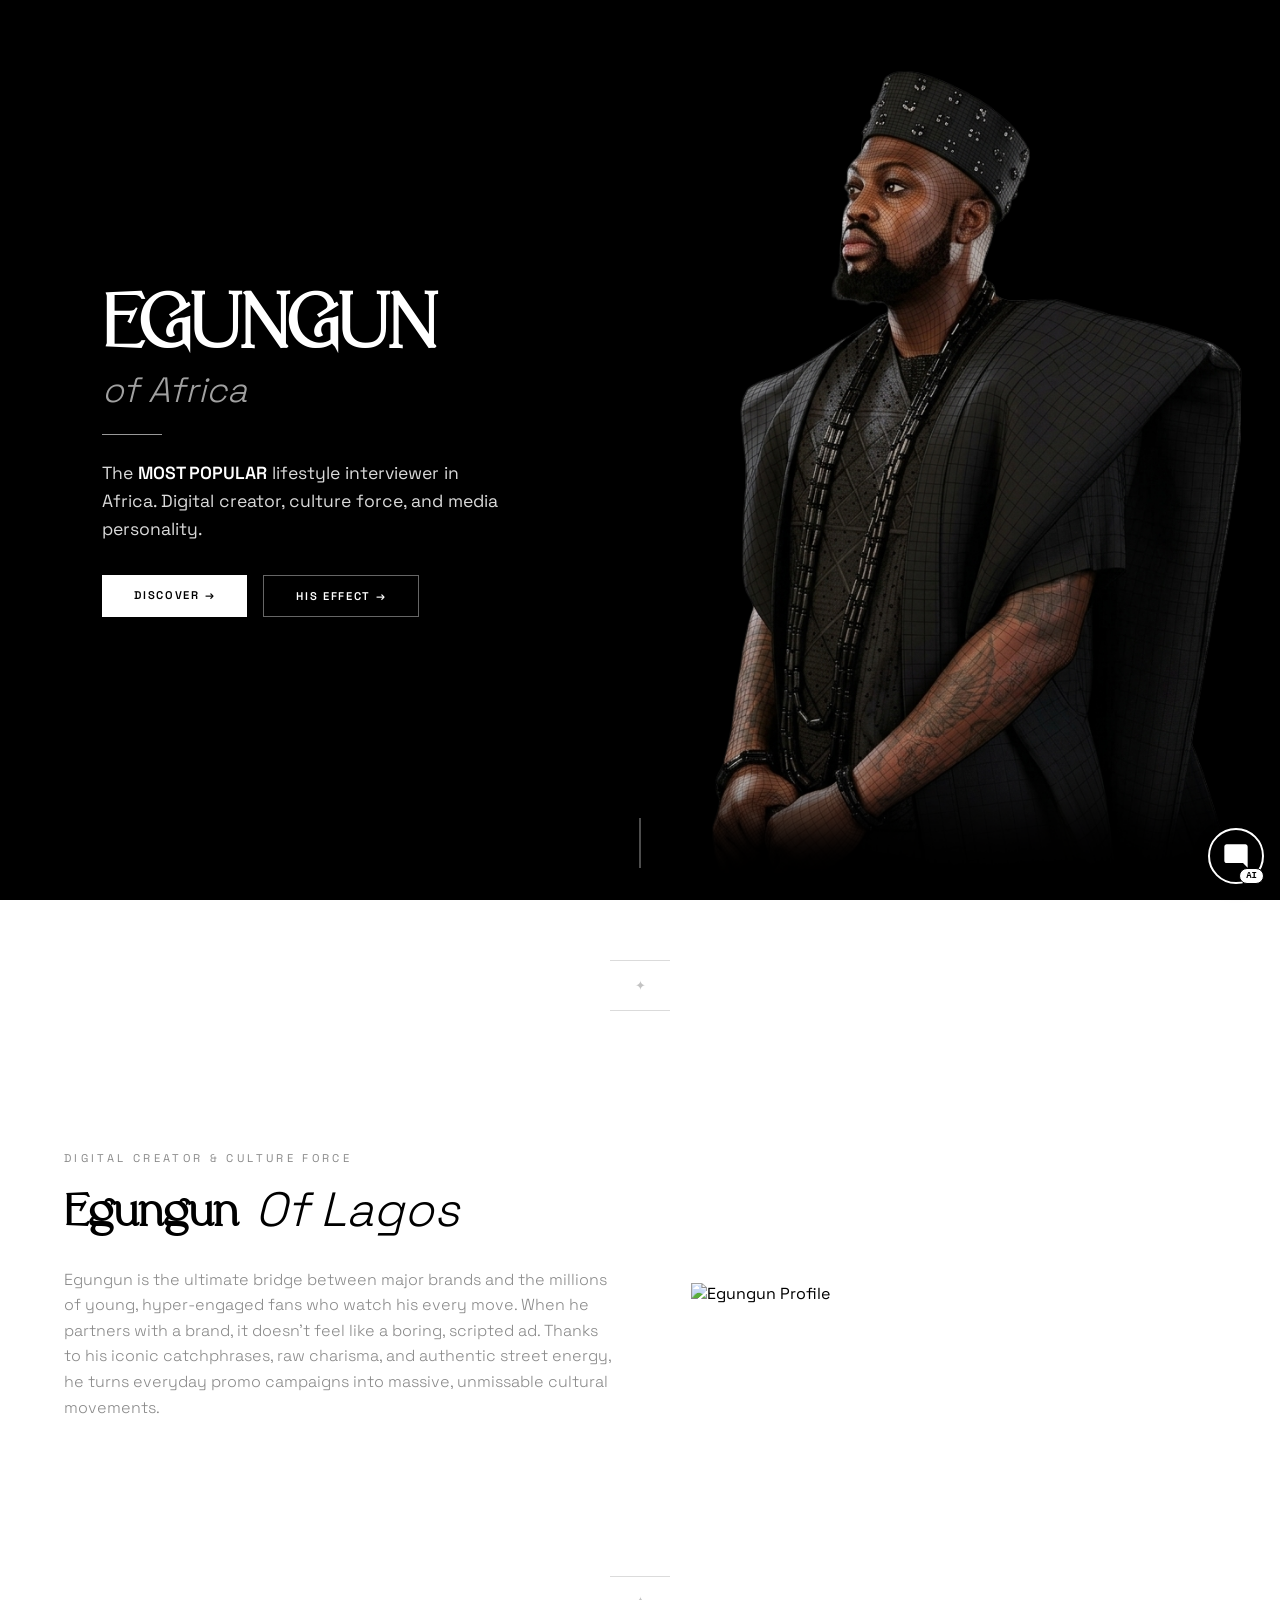
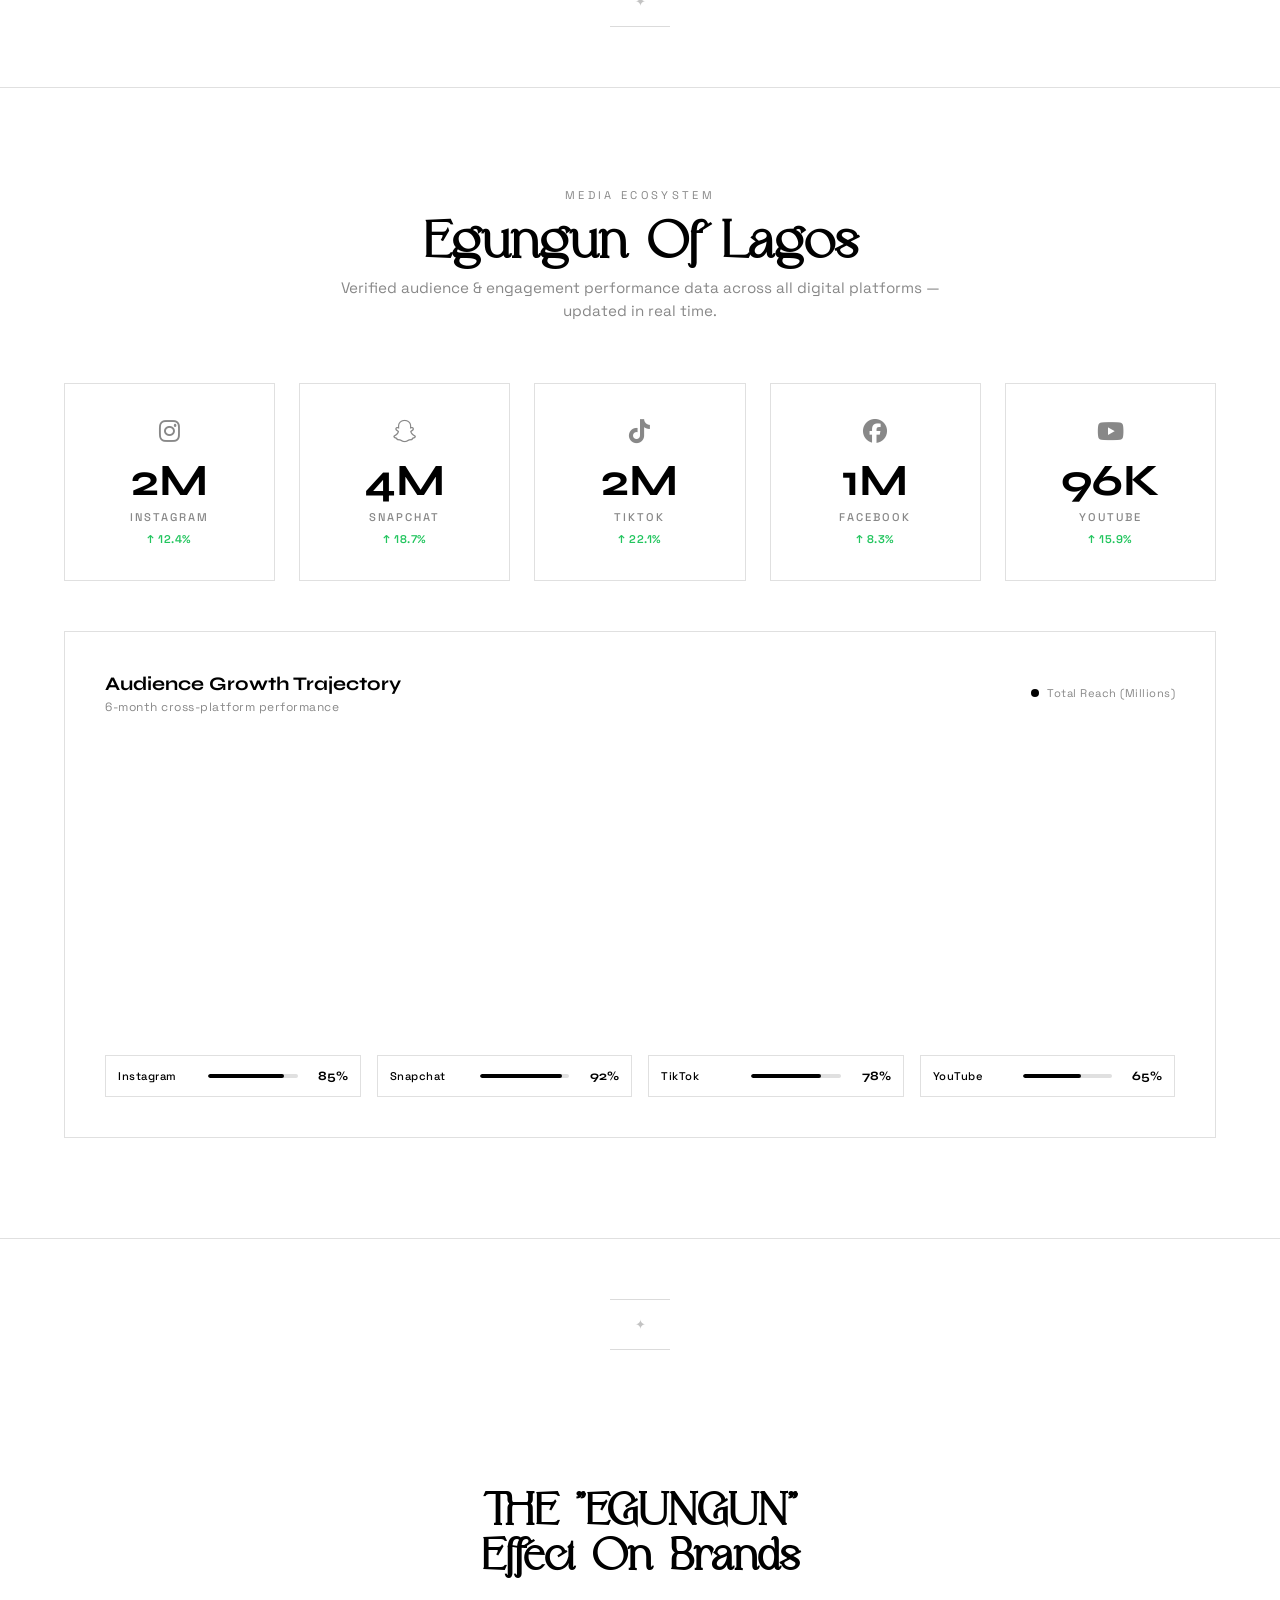
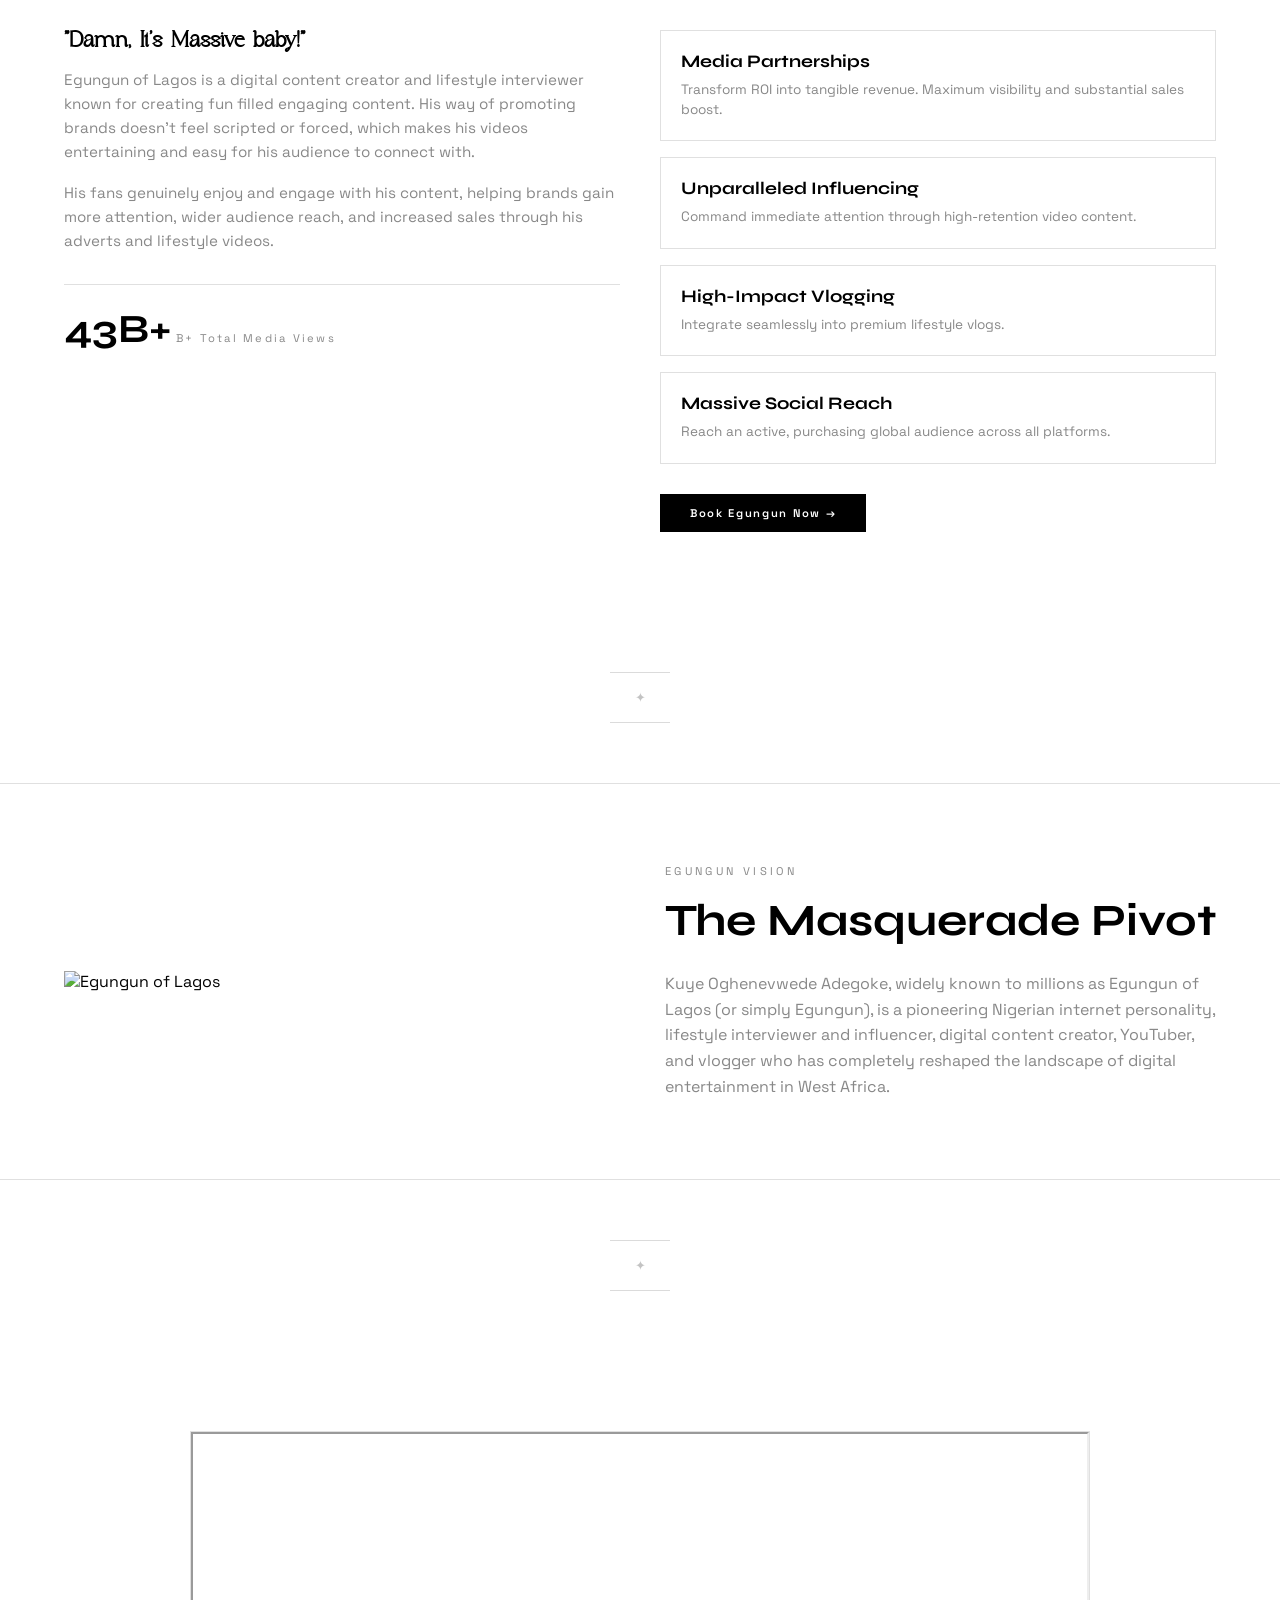
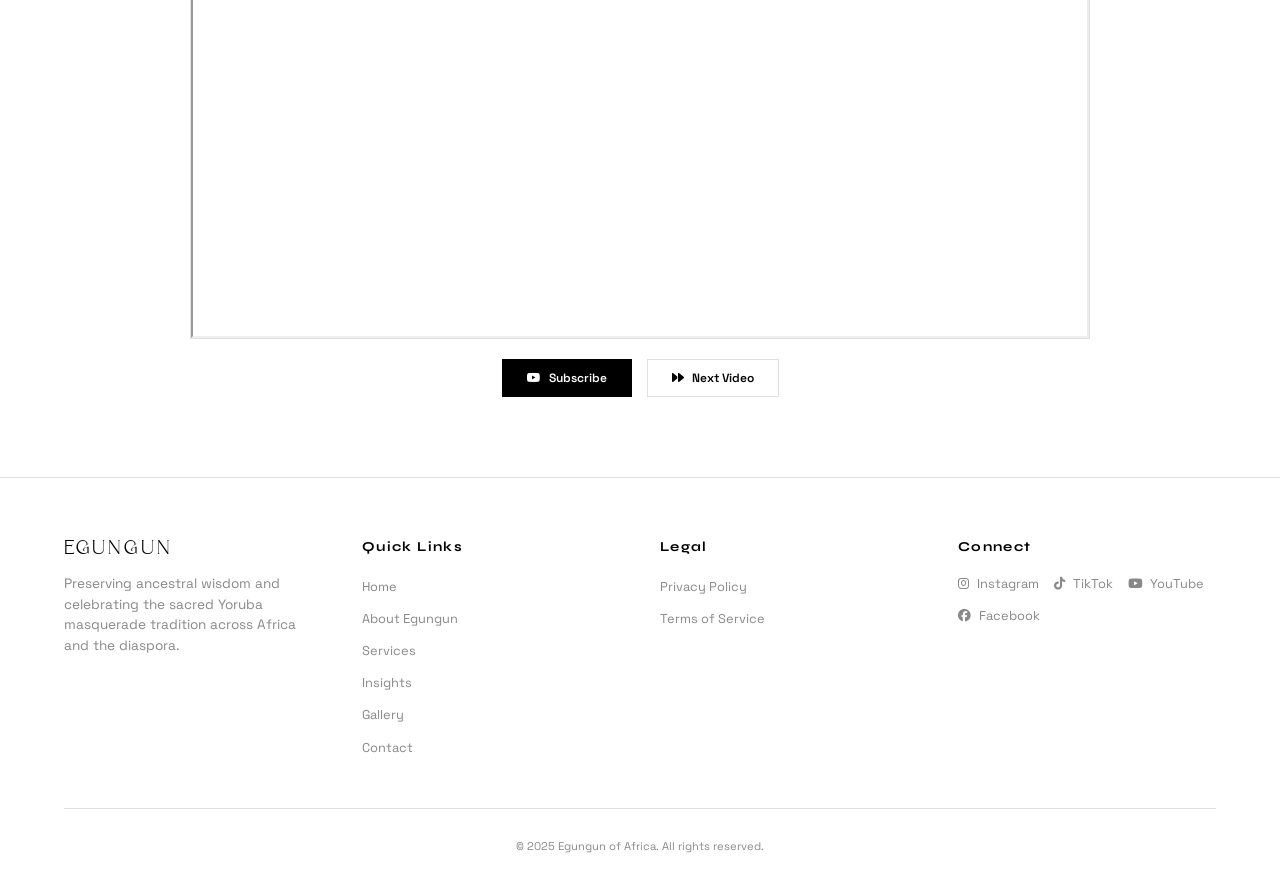
==== commit dc4aa5d1: "Refactor styles and chart settings for light/dark mode Updated CSS variables for light and dark mode" ====
--- a/index.html
+++ b/index.html
@@ -36,16 +36,10 @@
       --text: #000000;
       --gray-light: #e0e0e0;
       --gray-mid: #888888;
-      --chart-bg: #ffffff;
-      --chart-border: #e0e0e0;
-      --chart-grid: rgba(0,0,0,0.06);
-      --chart-gradient-start: rgba(0,0,0,0.08);
-      --chart-gradient-end: rgba(0,0,0,0);
-      --chart-line: #000000;
-      --chart-point-bg: #ffffff;
-      --chart-point-border: #000000;
-      --chart-tooltip-bg: #000000;
-      --chart-tooltip-text: #ffffff;
+      --fade-start: transparent;
+      --fade-mid: rgba(0,0,0,0.03);
+      --fade-dark: rgba(0,0,0,0.1);
+      --fade-deep: rgba(0,0,0,0.2);
     }
 
     /* DARK MODE */
@@ -55,16 +49,10 @@
         --text: #ffffff;
         --gray-light: #222222;
         --gray-mid: #777777;
-        --chart-bg: #0a0a0a;
-        --chart-border: #222222;
-        --chart-grid: rgba(255,255,255,0.06);
-        --chart-gradient-start: rgba(255,255,255,0.1);
-        --chart-gradient-end: rgba(255,255,255,0);
-        --chart-line: #ffffff;
-        --chart-point-bg: #000000;
-        --chart-point-border: #ffffff;
-        --chart-tooltip-bg: #ffffff;
-        --chart-tooltip-text: #000000;
+        --fade-start: transparent;
+        --fade-mid: rgba(0,0,0,0.4);
+        --fade-dark: rgba(0,0,0,0.75);
+        --fade-deep: rgba(0,0,0,0.95);
       }
     }
 
@@ -234,7 +222,7 @@
       width: 100%;
       min-height: 100vh;
       overflow: hidden;
-      background: #000000;
+      background: var(--bg);
     }
     
     .hero-image-container {
@@ -249,19 +237,18 @@
       display: block;
     }
     
-    /* DARKER FADE AT BOTTOM */
+    /* FADE AT BOTTOM - ADAPTS TO LIGHT/DARK MODE */
     .hero-fade {
       position: absolute;
       bottom: 0;
       left: 0;
       width: 100%;
-      height: 65%;
+      height: 55%;
       background: linear-gradient(to bottom, 
-        transparent 0%, 
-        rgba(0,0,0,0.2) 20%, 
-        rgba(0,0,0,0.5) 40%, 
-        rgba(0,0,0,0.8) 65%, 
-        rgba(0,0,0,0.95) 100%);
+        var(--fade-start) 0%, 
+        var(--fade-mid) 30%, 
+        var(--fade-dark) 60%, 
+        var(--fade-deep) 100%);
       pointer-events: none;
       z-index: 1;
     }
@@ -361,7 +348,7 @@
       transform: translateY(-2px);
     }
     
-    /* Scroll indicator */
+    /* Scroll indicator - line only */
     .hero-scroll {
       position: absolute;
       bottom: 2rem;
@@ -392,6 +379,52 @@
         transform: translateY(8px);
         opacity: 1;
       }
+    }
+
+    /* ========== FORCE HERO DARK MODE ON MOBILE ========== */
+    .hero {
+      background: #000000 !important;
+    }
+
+    .hero .hero-title {
+      color: #ffffff !important;
+      text-shadow: 0 2px 20px rgba(0,0,0,0.5) !important;
+    }
+
+    .hero .hero-title span {
+      color: rgba(255,255,255,0.7) !important;
+    }
+
+    .hero .hero-divider {
+      background: rgba(255,255,255,0.6) !important;
+    }
+
+    .hero .hero-desc {
+      color: rgba(255,255,255,0.85) !important;
+      text-shadow: 0 1px 10px rgba(0,0,0,0.3) !important;
+    }
+
+    .hero .hero-desc strong {
+      color: #ffffff !important;
+    }
+
+    .hero .hero-btn-primary {
+      background: #ffffff !important;
+      color: #000000 !important;
+    }
+
+    .hero .hero-btn-secondary {
+      color: #ffffff !important;
+      border: 1px solid rgba(255,255,255,0.4) !important;
+    }
+
+    .hero .hero-btn-secondary:hover {
+      border-color: #ffffff !important;
+      background: rgba(255,255,255,0.1) !important;
+    }
+
+    .hero .hero-scroll-line {
+      background: rgba(255,255,255,0.6) !important;
     }
 
     /* DESKTOP LAYOUT */
@@ -650,8 +683,8 @@
 
     /* Chart Container - Redesigned */
     .chart-container {
-      background: var(--chart-bg);
-      border: 1px solid var(--chart-border);
+      background: var(--bg);
+      border: 1px solid var(--gray-light);
       padding: 40px;
       margin-top: 20px;
       transition: all 0.3s ease;
@@ -699,7 +732,7 @@
       border-radius: 50%;
     }
     .legend-dot.growth {
-      background: var(--chart-line);
+      background: #000000;
     }
     .chart-wrapper {
       position: relative;
@@ -1370,57 +1403,31 @@
     loadRandomVideo();
     setInterval(loadRandomVideo, 30000);
 
-    // Chart with dark/light mode support
     const chartCtx = document.getElementById('ecosystemPerformanceChart');
-    
-    function getChartColors() {
-      const isDark = window.matchMedia && window.matchMedia('(prefers-color-scheme: dark)').matches;
-      return {
-        line: isDark ? '#ffffff' : '#000000',
-        grid: isDark ? 'rgba(255,255,255,0.06)' : 'rgba(0,0,0,0.06)',
-        gradientStart: isDark ? 'rgba(255,255,255,0.12)' : 'rgba(0,0,0,0.08)',
-        gradientEnd: isDark ? 'rgba(255,255,255,0)' : 'rgba(0,0,0,0)',
-        pointBg: isDark ? '#0a0a0a' : '#ffffff',
-        tickColor: isDark ? '#777777' : '#888888',
-        tooltipBg: isDark ? '#ffffff' : '#000000',
-        tooltipText: isDark ? '#000000' : '#ffffff'
-      };
-    }
-
-    let chartInstance = null;
-
-    function createChart() {
-      if (!chartCtx) return;
-      
-      const colors = getChartColors();
-      const ctx = chartCtx.getContext('2d');
-      const gradient = ctx.createLinearGradient(0, 0, 0, 280);
-      gradient.addColorStop(0, colors.gradientStart);
-      gradient.addColorStop(1, colors.gradientEnd);
-
-      if (chartInstance) {
-        chartInstance.destroy();
-      }
-
-      chartInstance = new Chart(chartCtx, {
+    if (chartCtx) {
+      const gradient = chartCtx.getContext('2d').createLinearGradient(0, 0, 0, 280);
+      gradient.addColorStop(0, 'rgba(0,0,0,0.08)');
+      gradient.addColorStop(1, 'rgba(0,0,0,0)');
+
+      new Chart(chartCtx, {
         type: 'line',
         data: {
           labels: ['Jan', 'Feb', 'Mar', 'Apr', 'May', 'Jun'],
           datasets: [{
             label: 'Total Reach (Millions)',
             data: [14.2, 19.5, 22.1, 31.8, 38.0, 45.2],
-            borderColor: colors.line,
+            borderColor: '#000000',
             borderWidth: 2.5,
             backgroundColor: gradient,
             fill: true,
             tension: 0.4,
             pointRadius: 5,
             pointHoverRadius: 8,
-            pointBackgroundColor: colors.pointBg,
-            pointBorderColor: colors.line,
+            pointBackgroundColor: '#ffffff',
+            pointBorderColor: '#000000',
             pointBorderWidth: 2.5,
-            pointHoverBackgroundColor: colors.line,
-            pointHoverBorderColor: colors.line
+            pointHoverBackgroundColor: '#000000',
+            pointHoverBorderColor: '#000000'
           }]
         },
         options: {
@@ -1433,10 +1440,10 @@
           plugins: { 
             legend: { display: false },
             tooltip: {
-              backgroundColor: colors.tooltipBg,
-              titleColor: colors.tooltipText,
-              bodyColor: colors.tooltipText,
-              borderColor: colors.tooltipBg,
+              backgroundColor: '#000000',
+              titleColor: '#ffffff',
+              bodyColor: '#ffffff',
+              borderColor: '#000000',
               borderWidth: 1,
               padding: 12,
               displayColors: false,
@@ -1463,10 +1470,10 @@
               ticks: { 
                 callback: (v) => v + 'M',
                 font: { family: 'Space Grotesk', size: 10 },
-                color: colors.tickColor
+                color: '#888888'
               }, 
               grid: { 
-                color: colors.grid,
+                color: 'rgba(0,0,0,0.06)',
                 drawBorder: false
               },
               border: {
@@ -1477,7 +1484,7 @@
               grid: { display: false },
               ticks: {
                 font: { family: 'Space Grotesk', size: 10 },
-                color: colors.tickColor
+                color: '#888888'
               },
               border: {
                 display: false
@@ -1487,15 +1494,6 @@
         }
       });
     }
-
-    createChart();
-
-    // Recreate chart when color scheme changes
-    if (window.matchMedia) {
-      window.matchMedia('(prefers-color-scheme: dark)').addEventListener('change', () => {
-        createChart();
-      });
-    }
   </script>
 </body>
 </html>
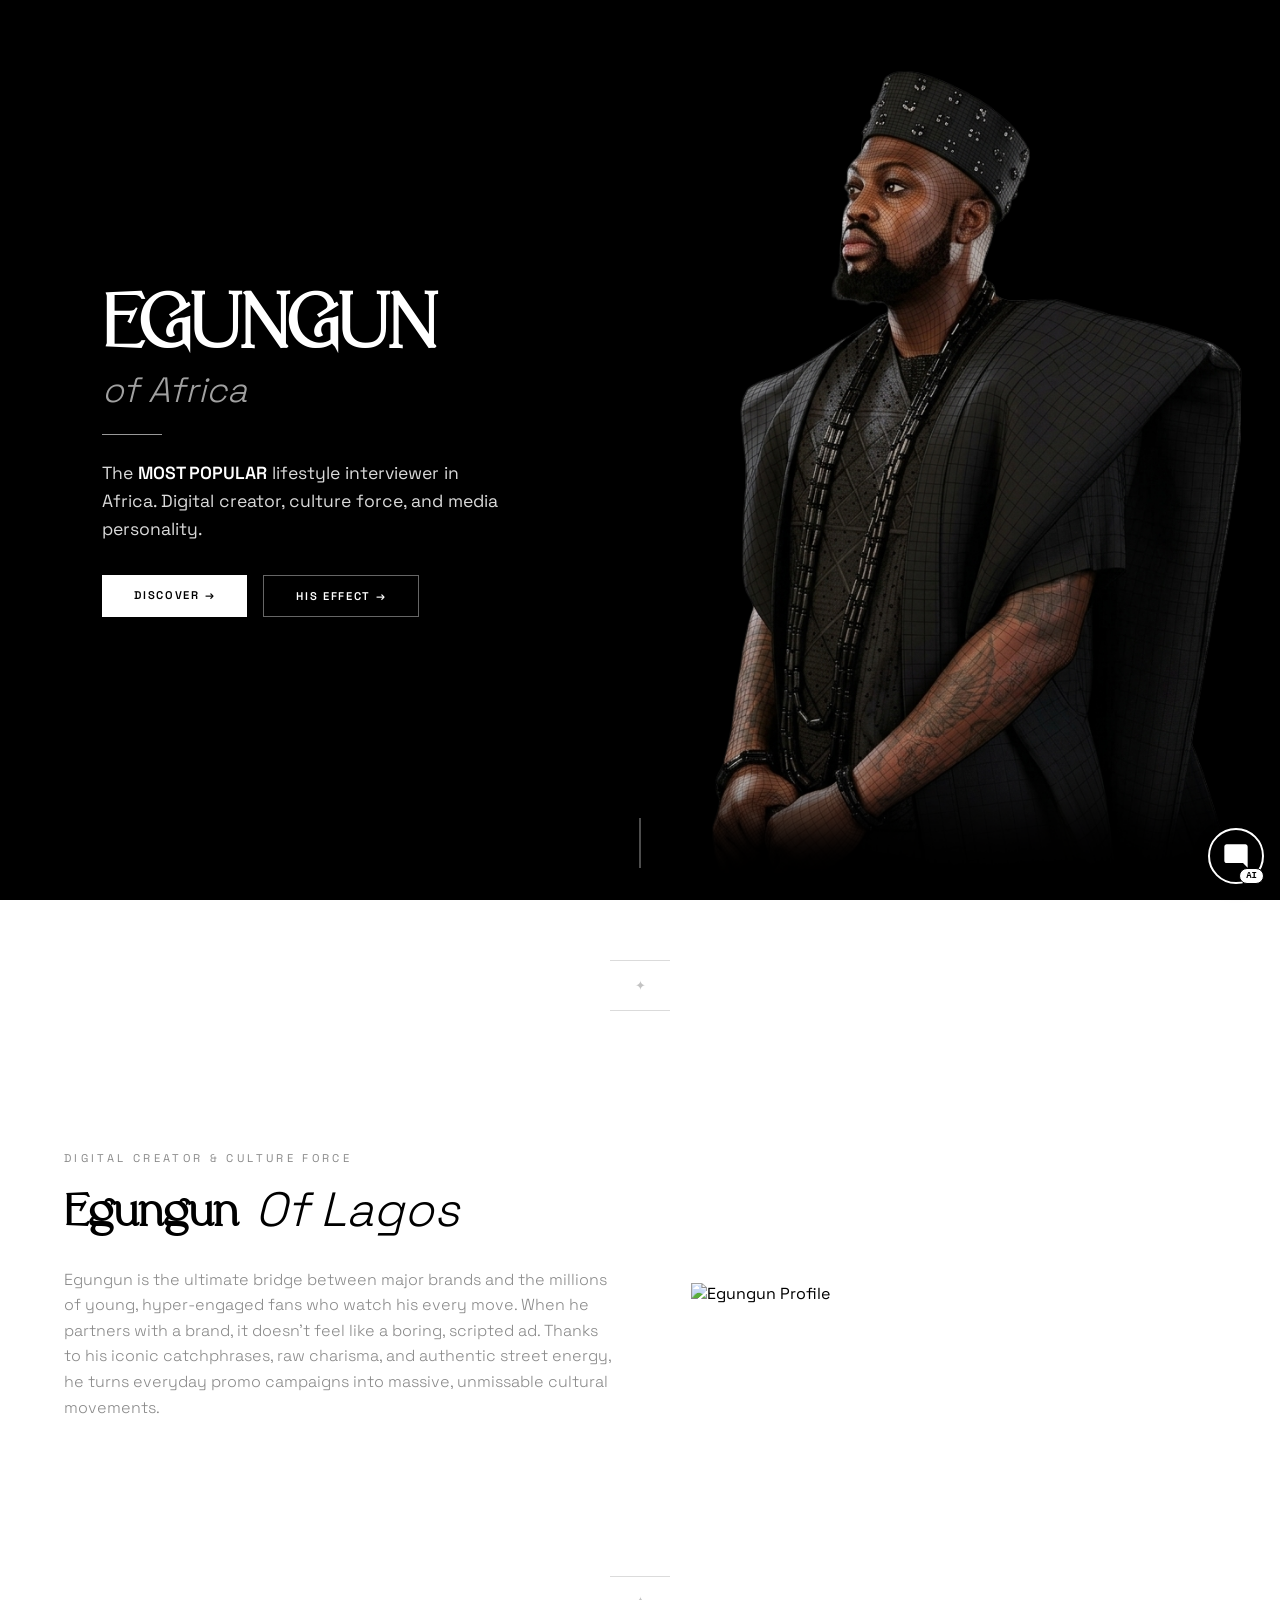
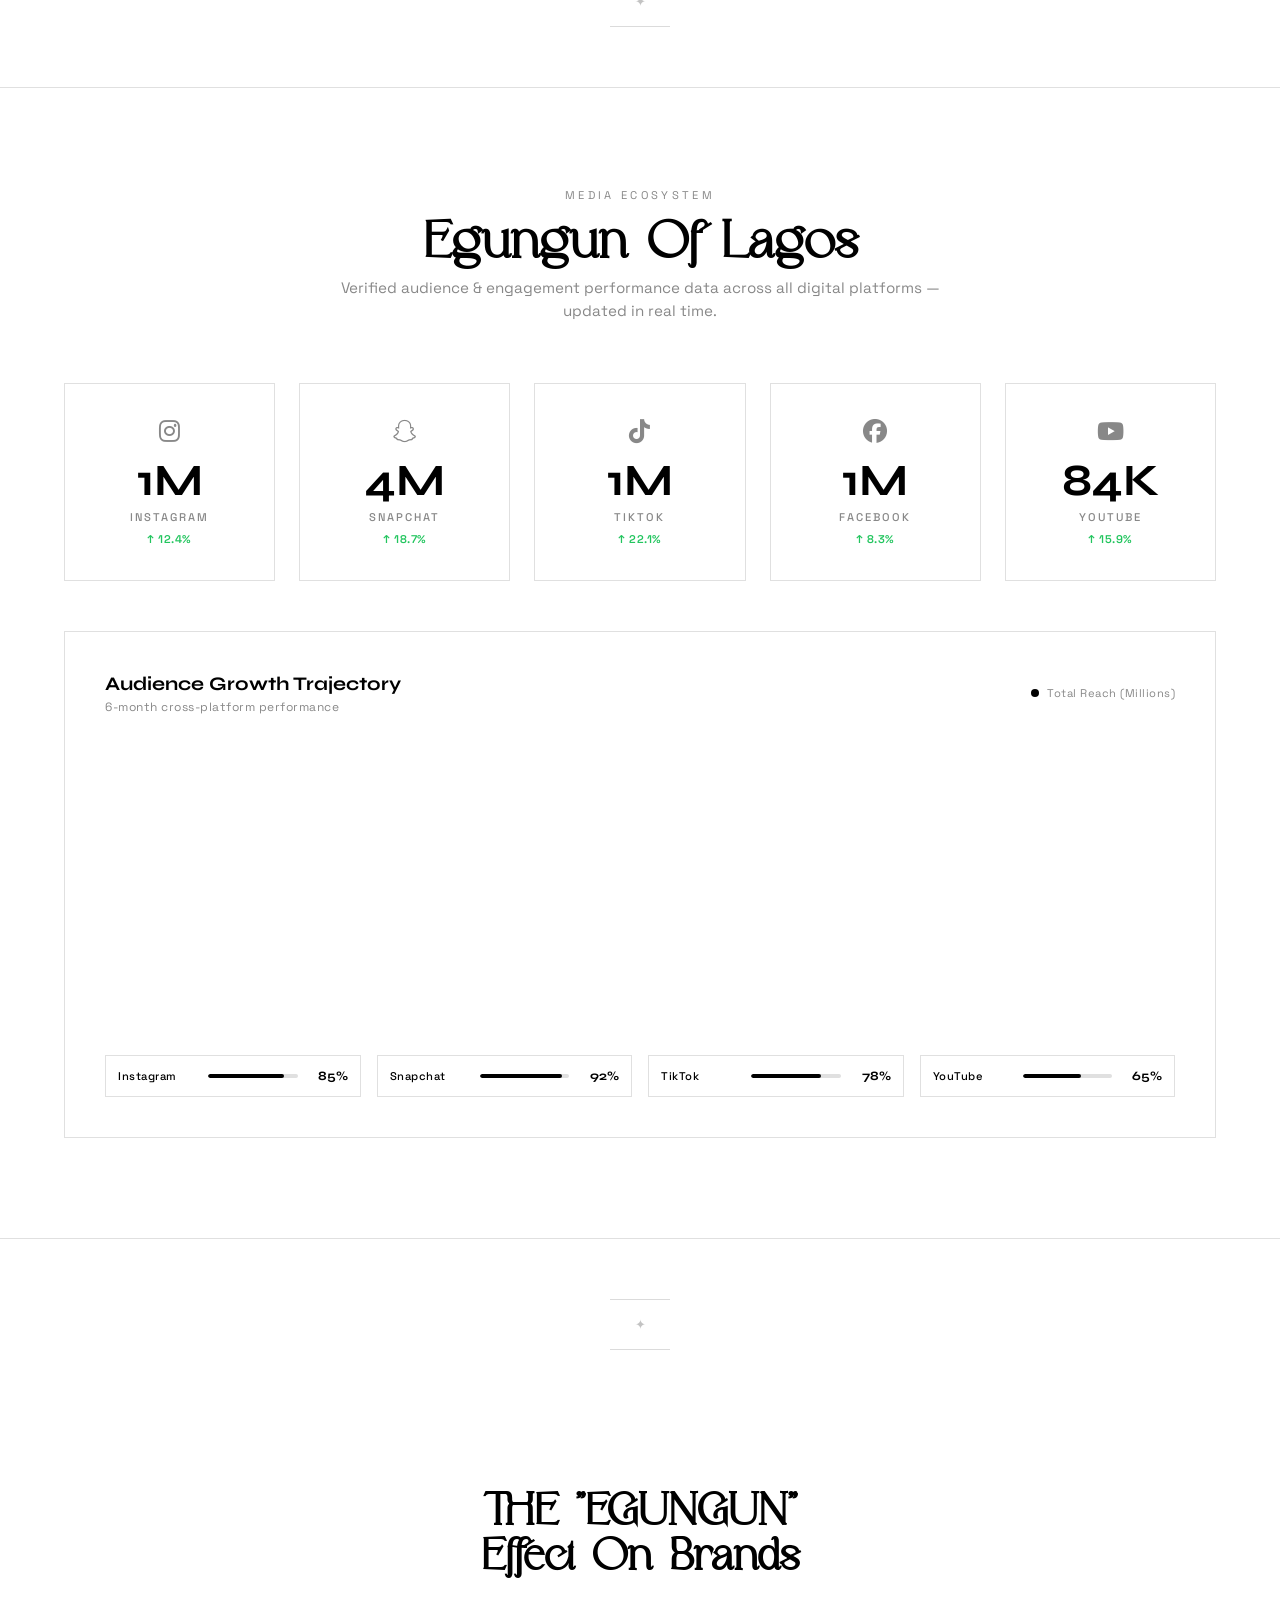
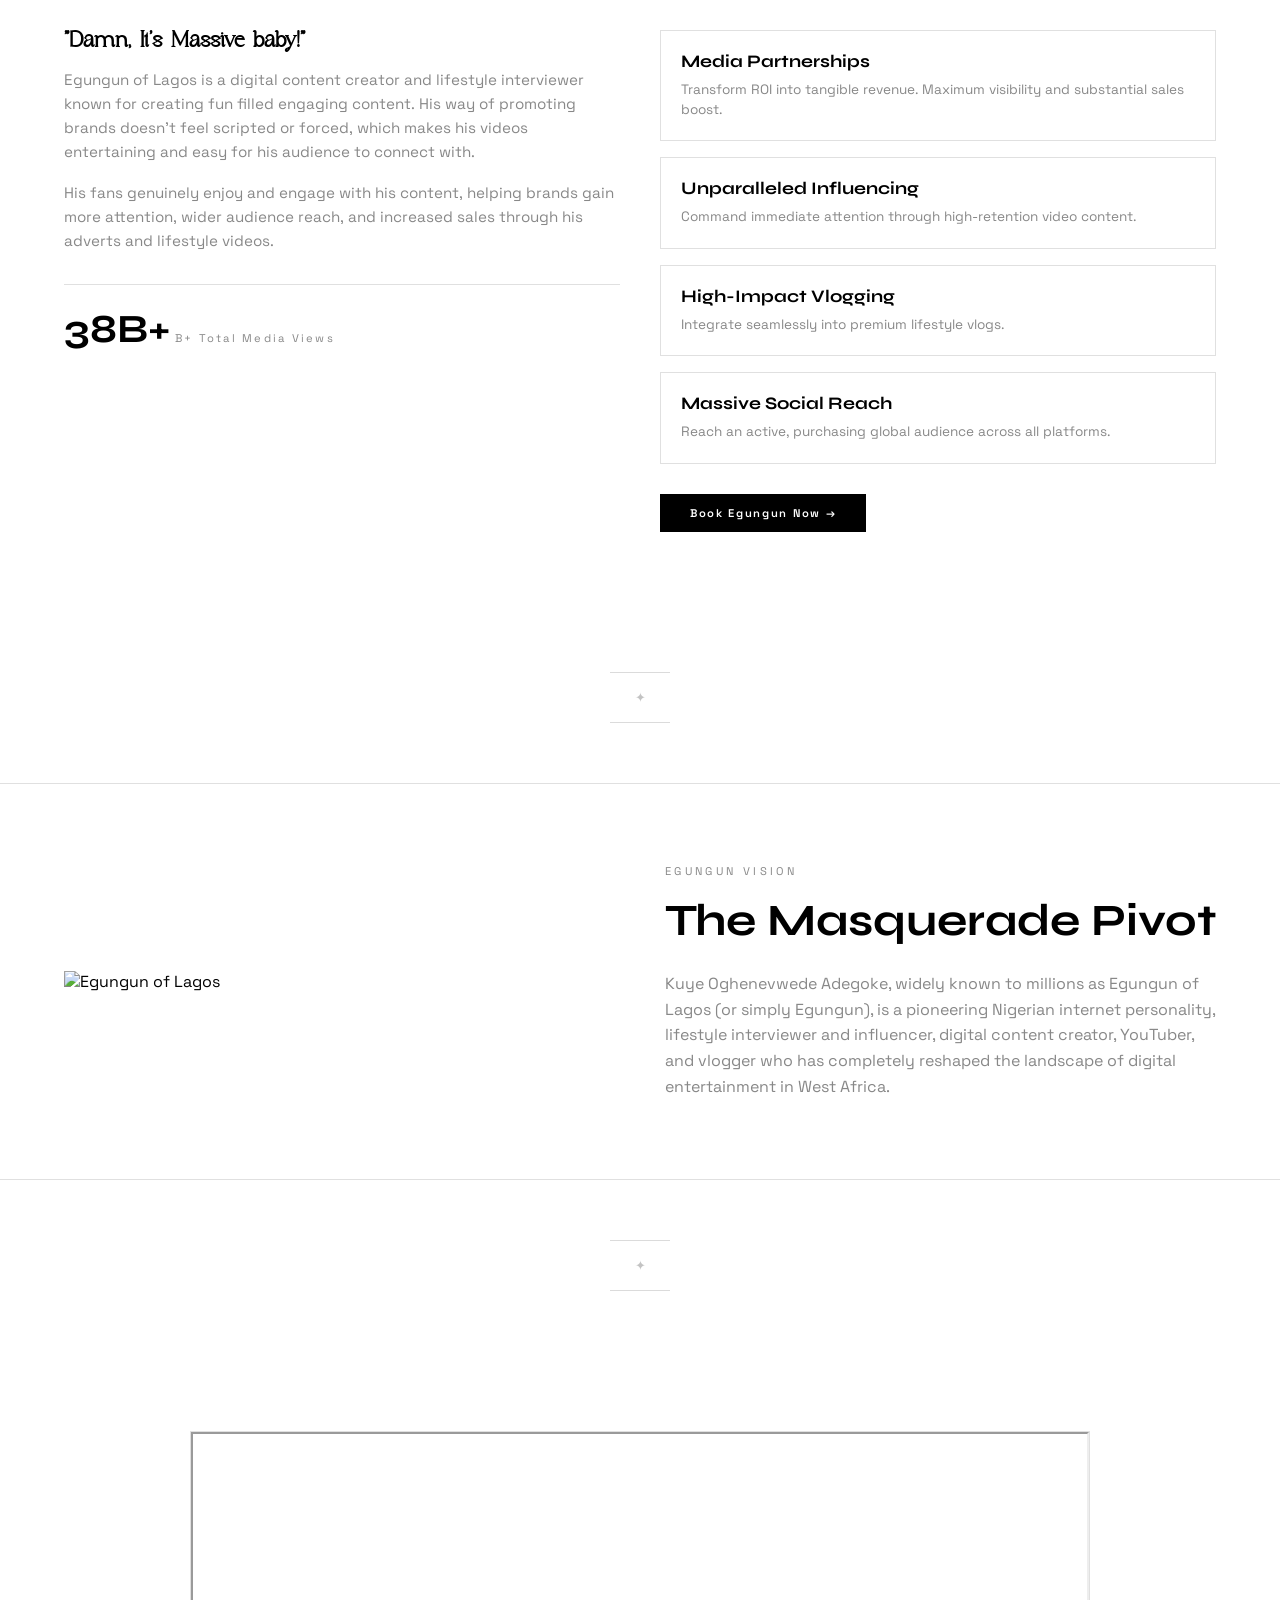
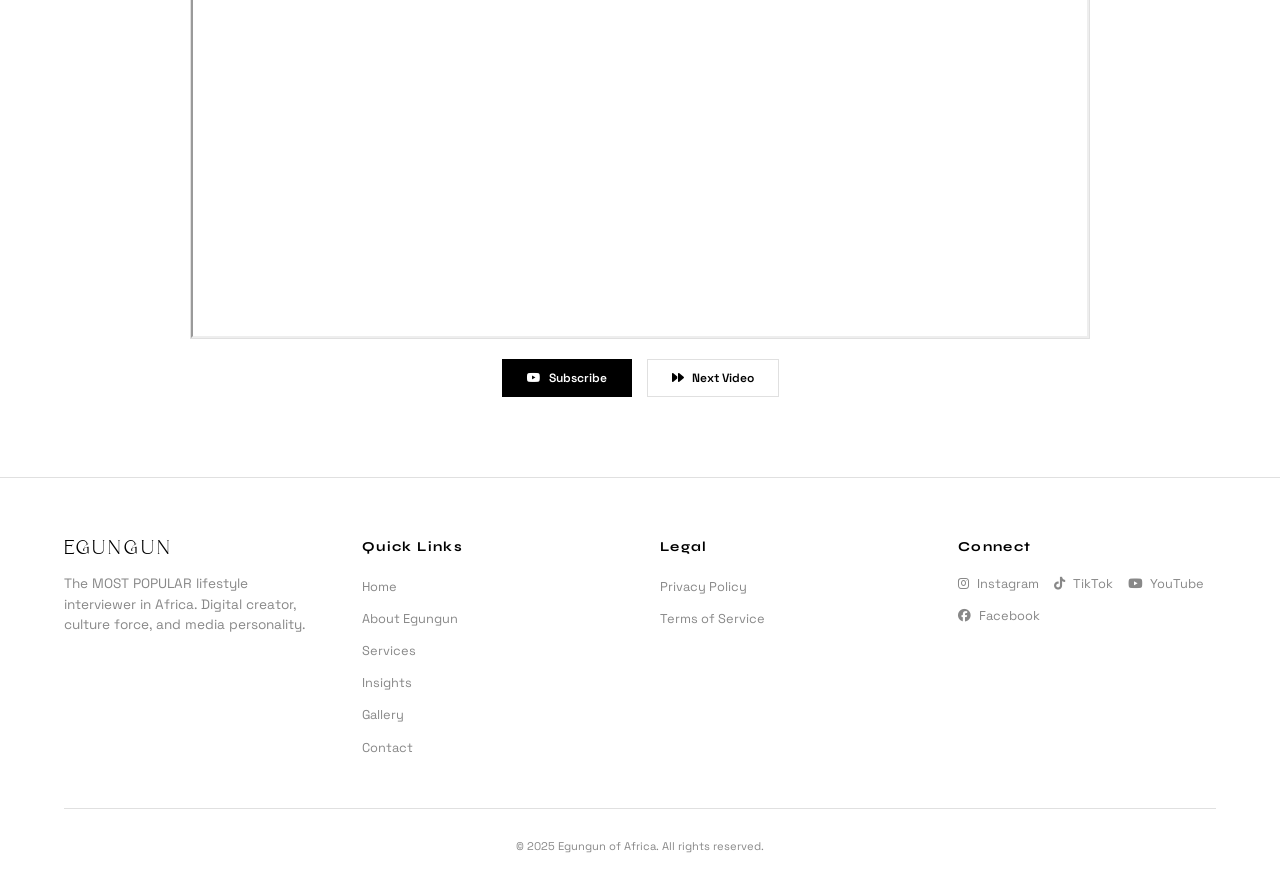
==== commit d0fbdcf2: "Update preloader text and footer description" ====
--- a/index.html
+++ b/index.html
@@ -1052,7 +1052,7 @@
     <div class="preloader-content">
       <div class="preloader-logo">EGUNGUN<span>of Africa</span></div>
       <div class="preloader-progress"></div>
-      <div class="preloader-text">Loading Experience</div>
+      <div class="preloader-text">SAY DAMN!</div>
     </div>
   </div>
 
@@ -1258,10 +1258,10 @@
   <footer class="footer" id="contact">
     <div class="footer-container">
       <div class="footer-grid">
-        <div class="footer-brand"><a href="index.html" class="footer-logo">EGUNGUN</a><p>Preserving ancestral wisdom and celebrating the sacred Yoruba masquerade tradition across Africa and the diaspora.</p></div>
+        <div class="footer-brand"><a href="index.html" class="footer-logo">EGUNGUN</a><p>The MOST POPULAR lifestyle interviewer in Africa. Digital creator, culture force, and media personality.</p></div>
         <div class="footer-col"><h4>Quick Links</h4><ul><li><a href="index.html">Home</a></li><li><a href="about.html">About Egungun</a></li><li><a href="services.html">Services</a></li><li><a href="insights.html">Insights</a></li><li><a href="gallery.html">Gallery</a></li><li><a href="contact.html">Contact</a></li></ul></div>
         <div class="footer-col"><h4>Legal</h4><ul><li><a href="#">Privacy Policy</a></li><li><a href="#">Terms of Service</a></li></ul></div>
-        <div class="footer-col"><h4>Connect</h4><div class="social-links"><a href="https://www.instagram.com/_egungun" target="_blank" class="social-link"><i class="fab fa-instagram"></i> Instagram</a><a href="https://www.tiktok.com/@_egungun" target="_blank" class="social-link"><i class="fab fa-tiktok"></i> TikTok</a><a href="https://www.youtube.com/@EgungunOfLagos" target="_blank" class="social-link"><i class="fab fa-youtube"></i> YouTube</a><a href="https://www.facebook.com/egunguncomic/" target="_blank" class="social-link"><i class="fab fa-facebook"></i> Facebook</a></div></div>
+        <div class="footer-col"><h4>Connect</h4><div class="social-links"><a href="https://www.instagram.com/_egungun" target="_blank" class="social-link"><i class="fab fa-instagram"></i> Instagram</a><a href="https://www.tiktok.com/@_egungunnn" target="_blank" class="social-link"><i class="fab fa-tiktok"></i> TikTok</a><a href="https://www.youtube.com/@EgungunOfLagos" target="_blank" class="social-link"><i class="fab fa-youtube"></i> YouTube</a><a href="https://www.facebook.com/egunguncomic/" target="_blank" class="social-link"><i class="fab fa-facebook"></i> Facebook</a></div></div>
       </div>
       <div class="footer-bottom"><p>© 2025 Egungun of Africa. All rights reserved.</p></div>
     </div>
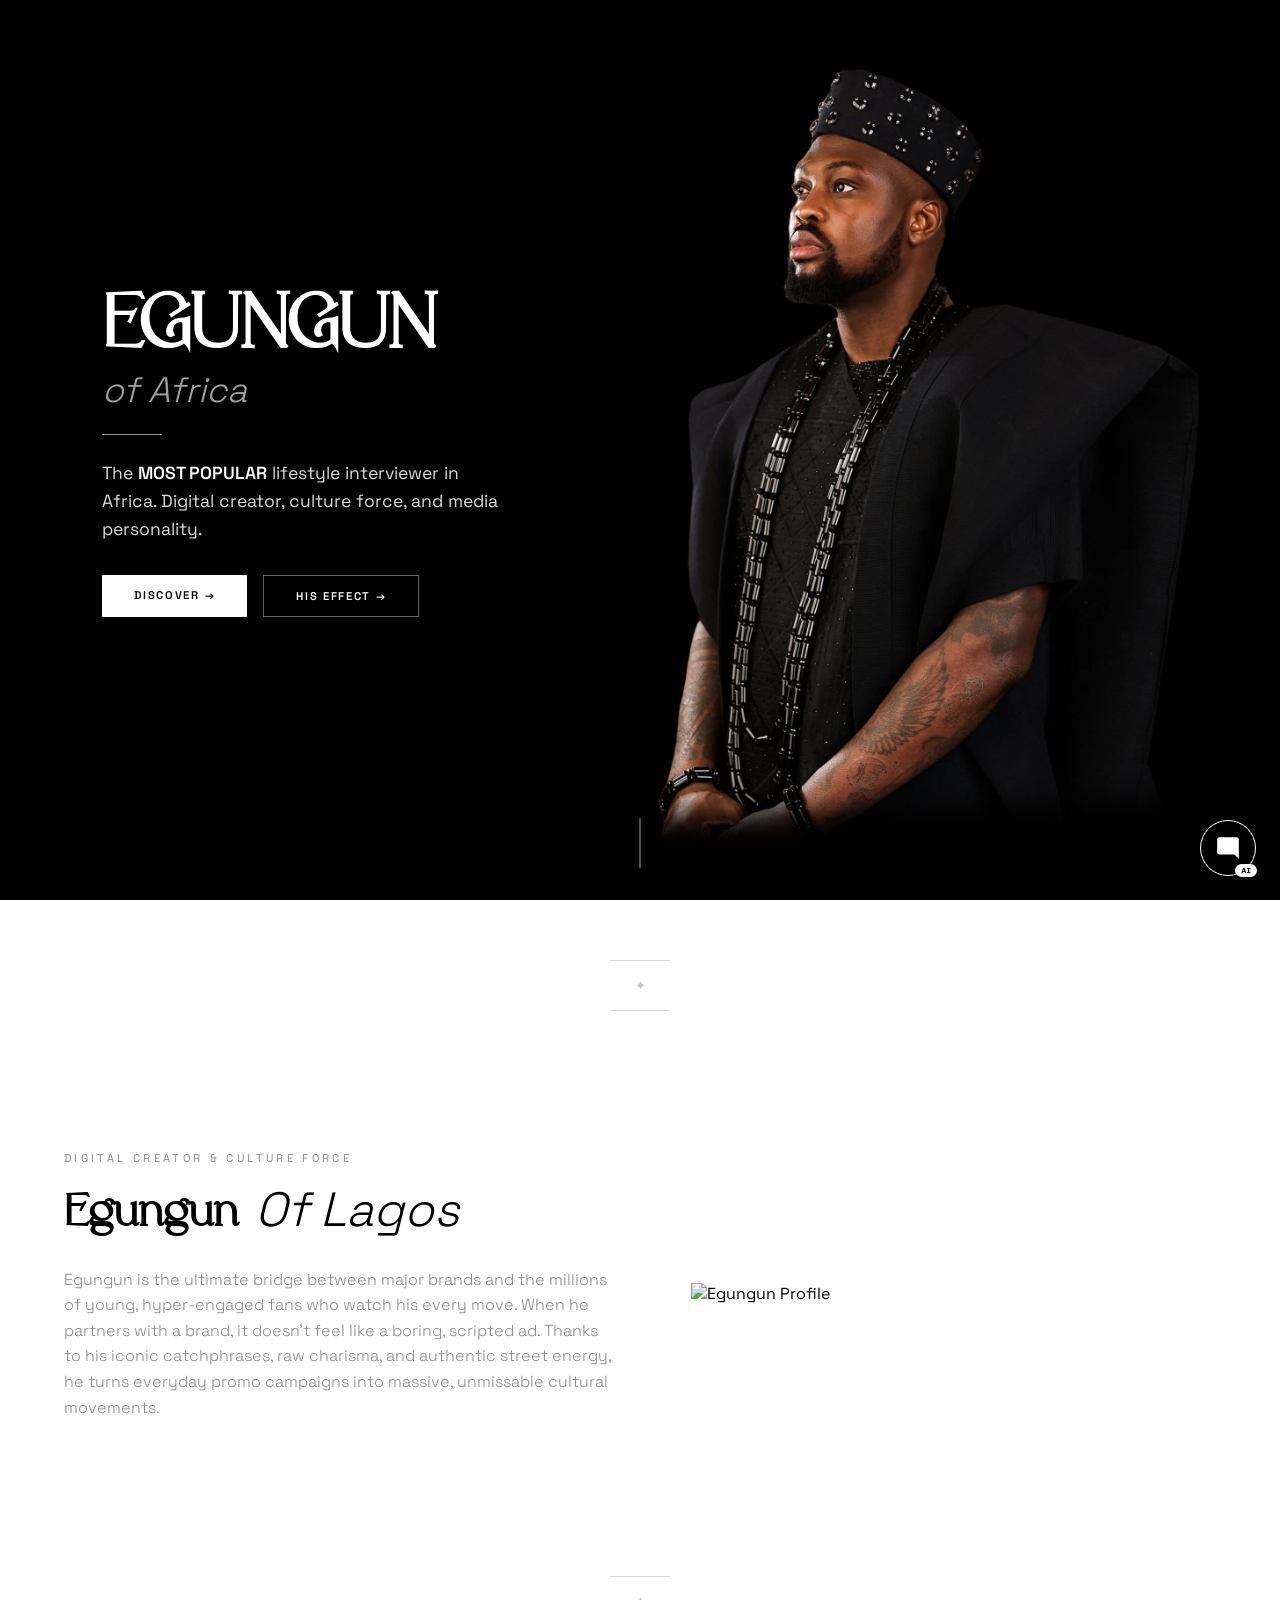
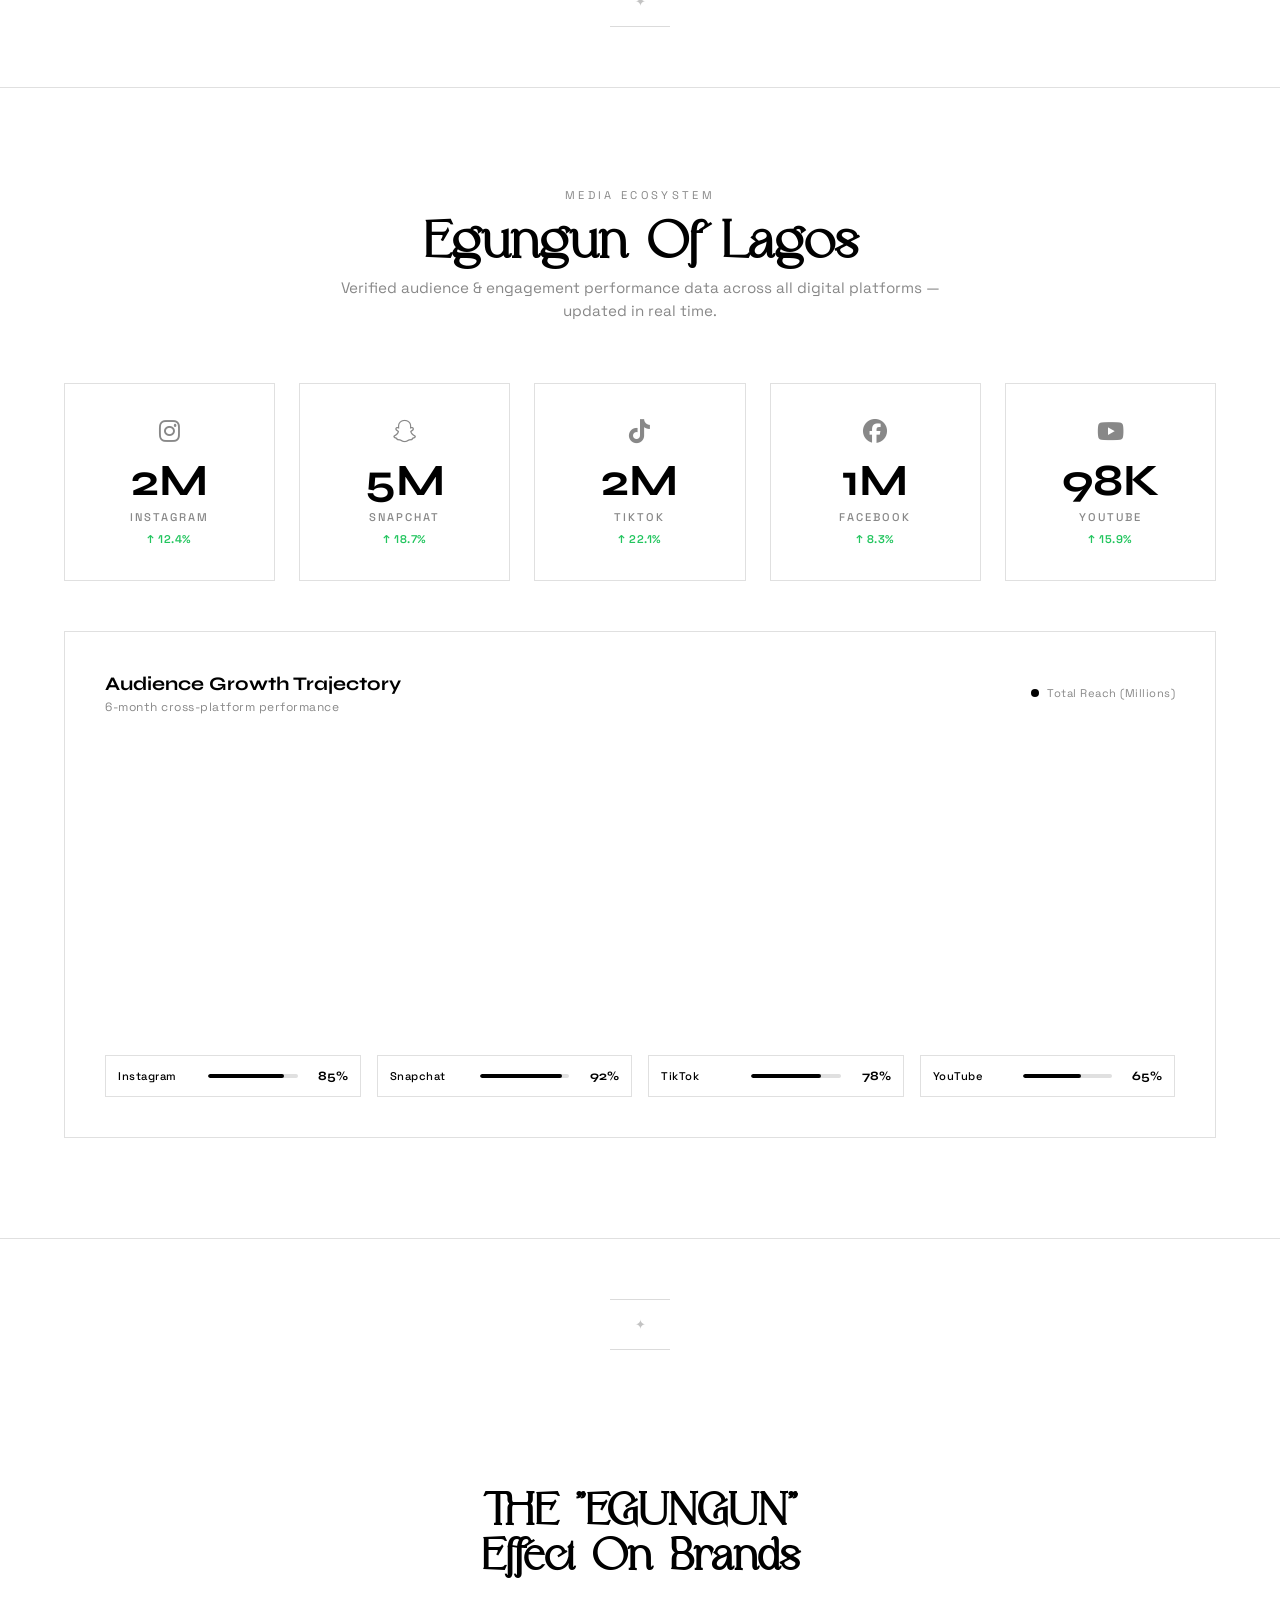
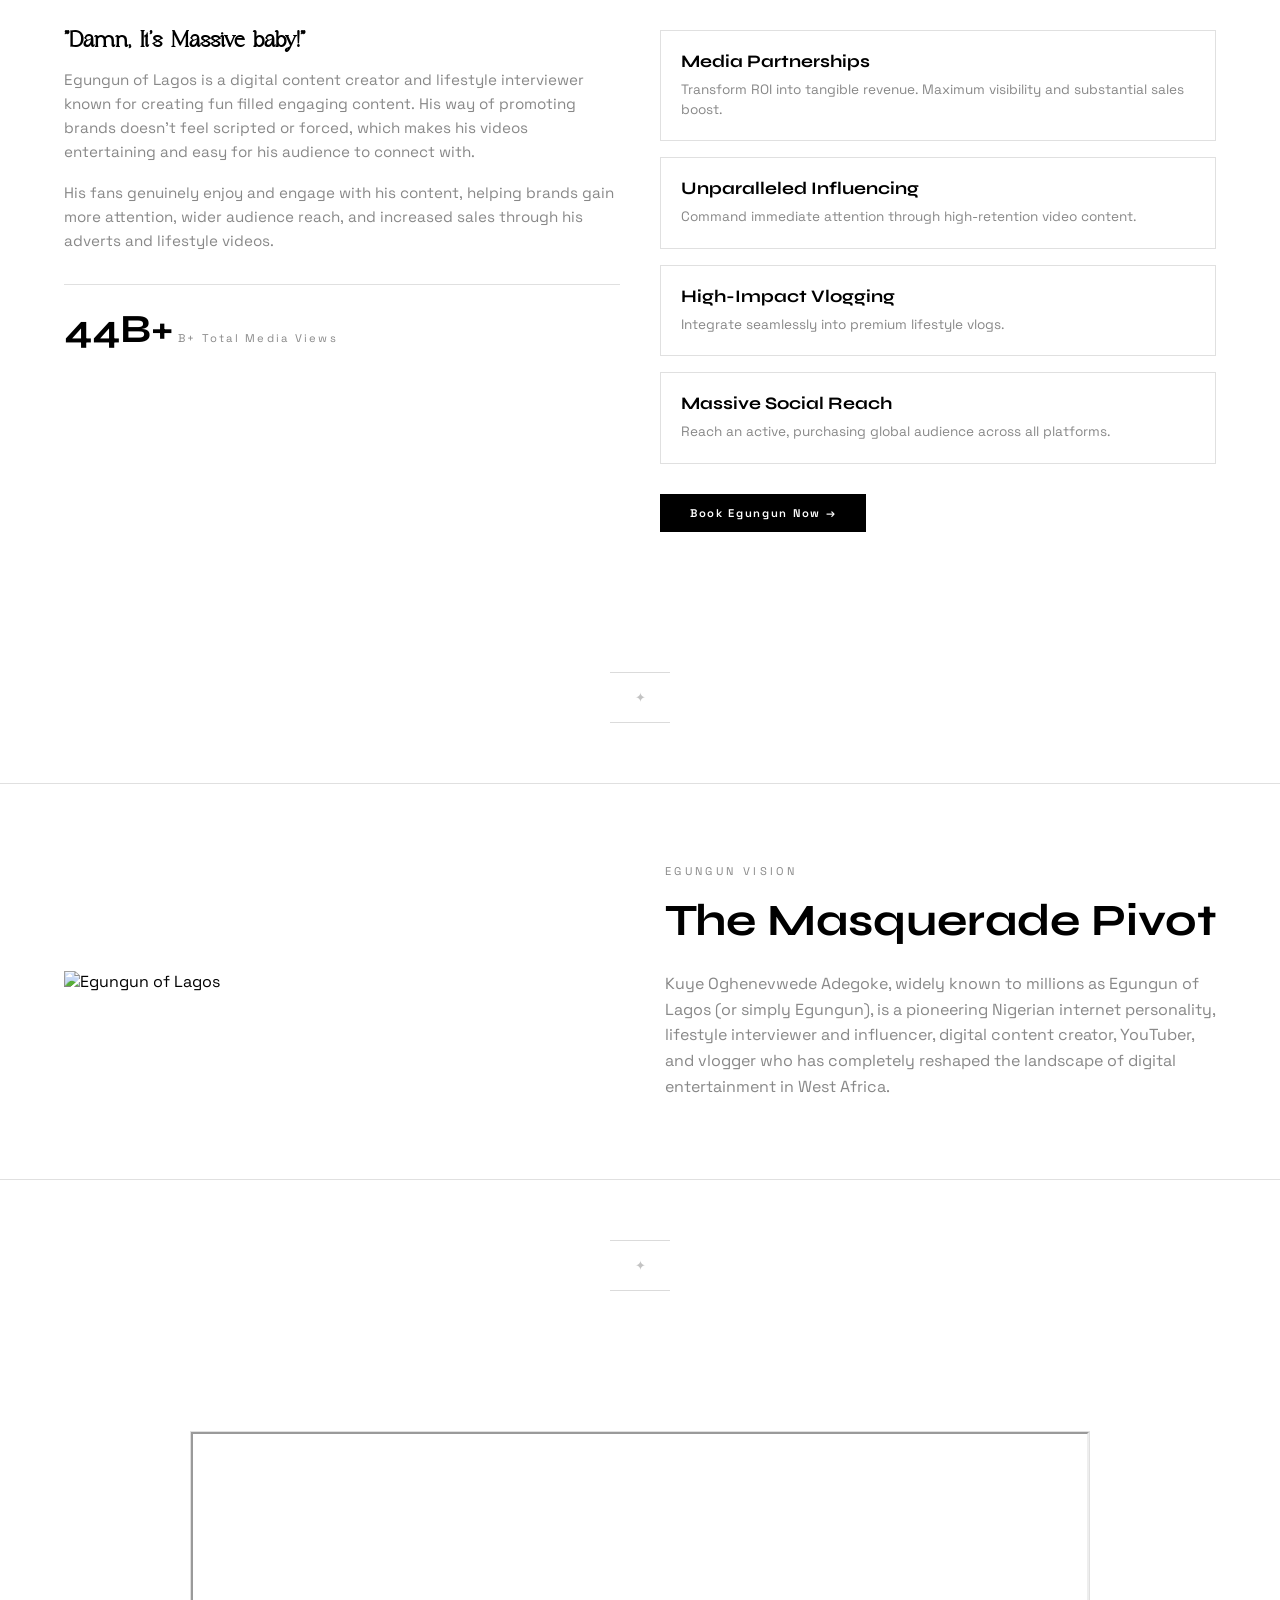
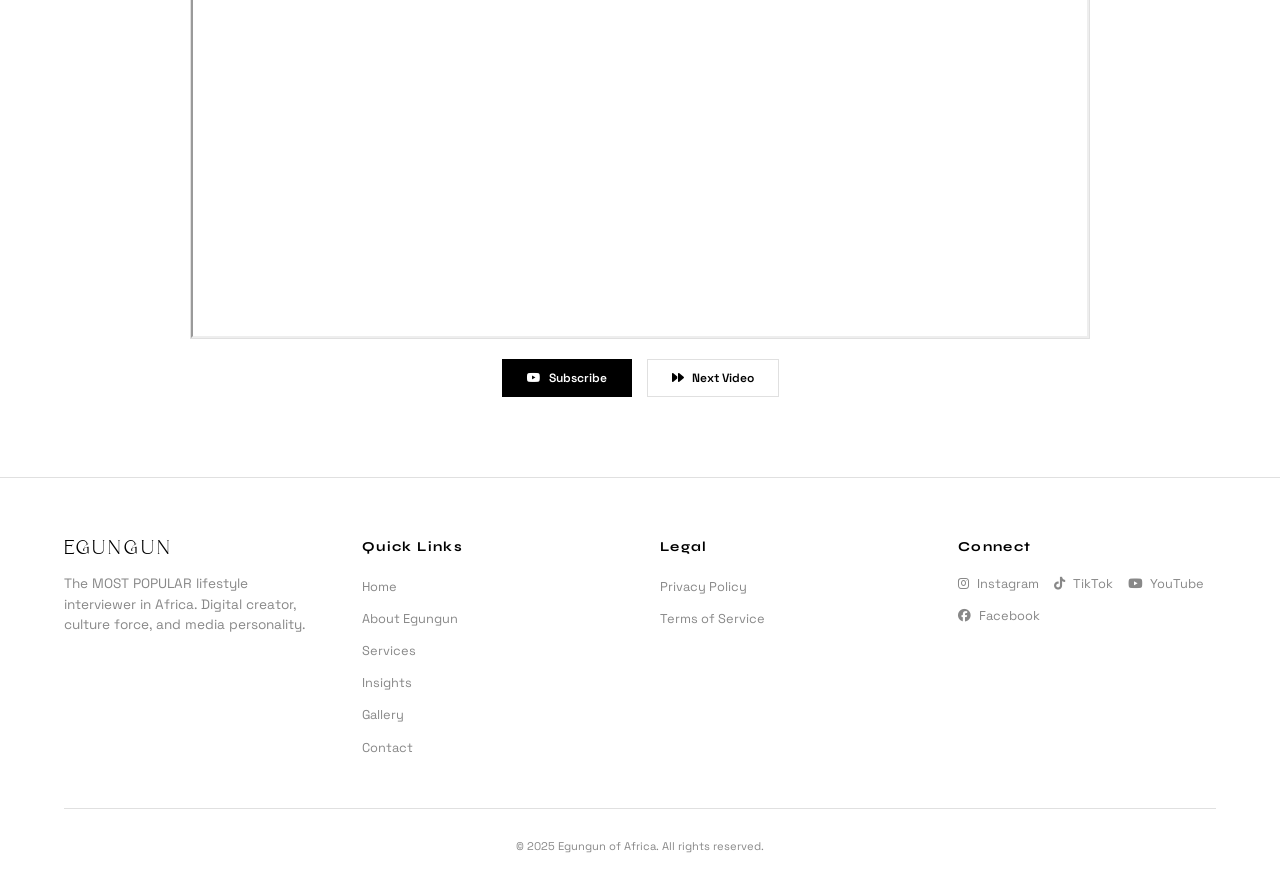
==== commit 165480e0: "Update hero image source in index.html" ====
--- a/index.html
+++ b/index.html
@@ -1073,7 +1073,7 @@
 
   <section class="hero" id="home">
     <div class="hero-image-container">
-      <img src="images/Heroo.png" alt="Egungun of Africa">
+      <img src="images/egungunoflagos.png" alt="Egungun of Africa">
     </div>
     <div class="hero-fade"></div>
     <div class="hero-content reveal delay-1">
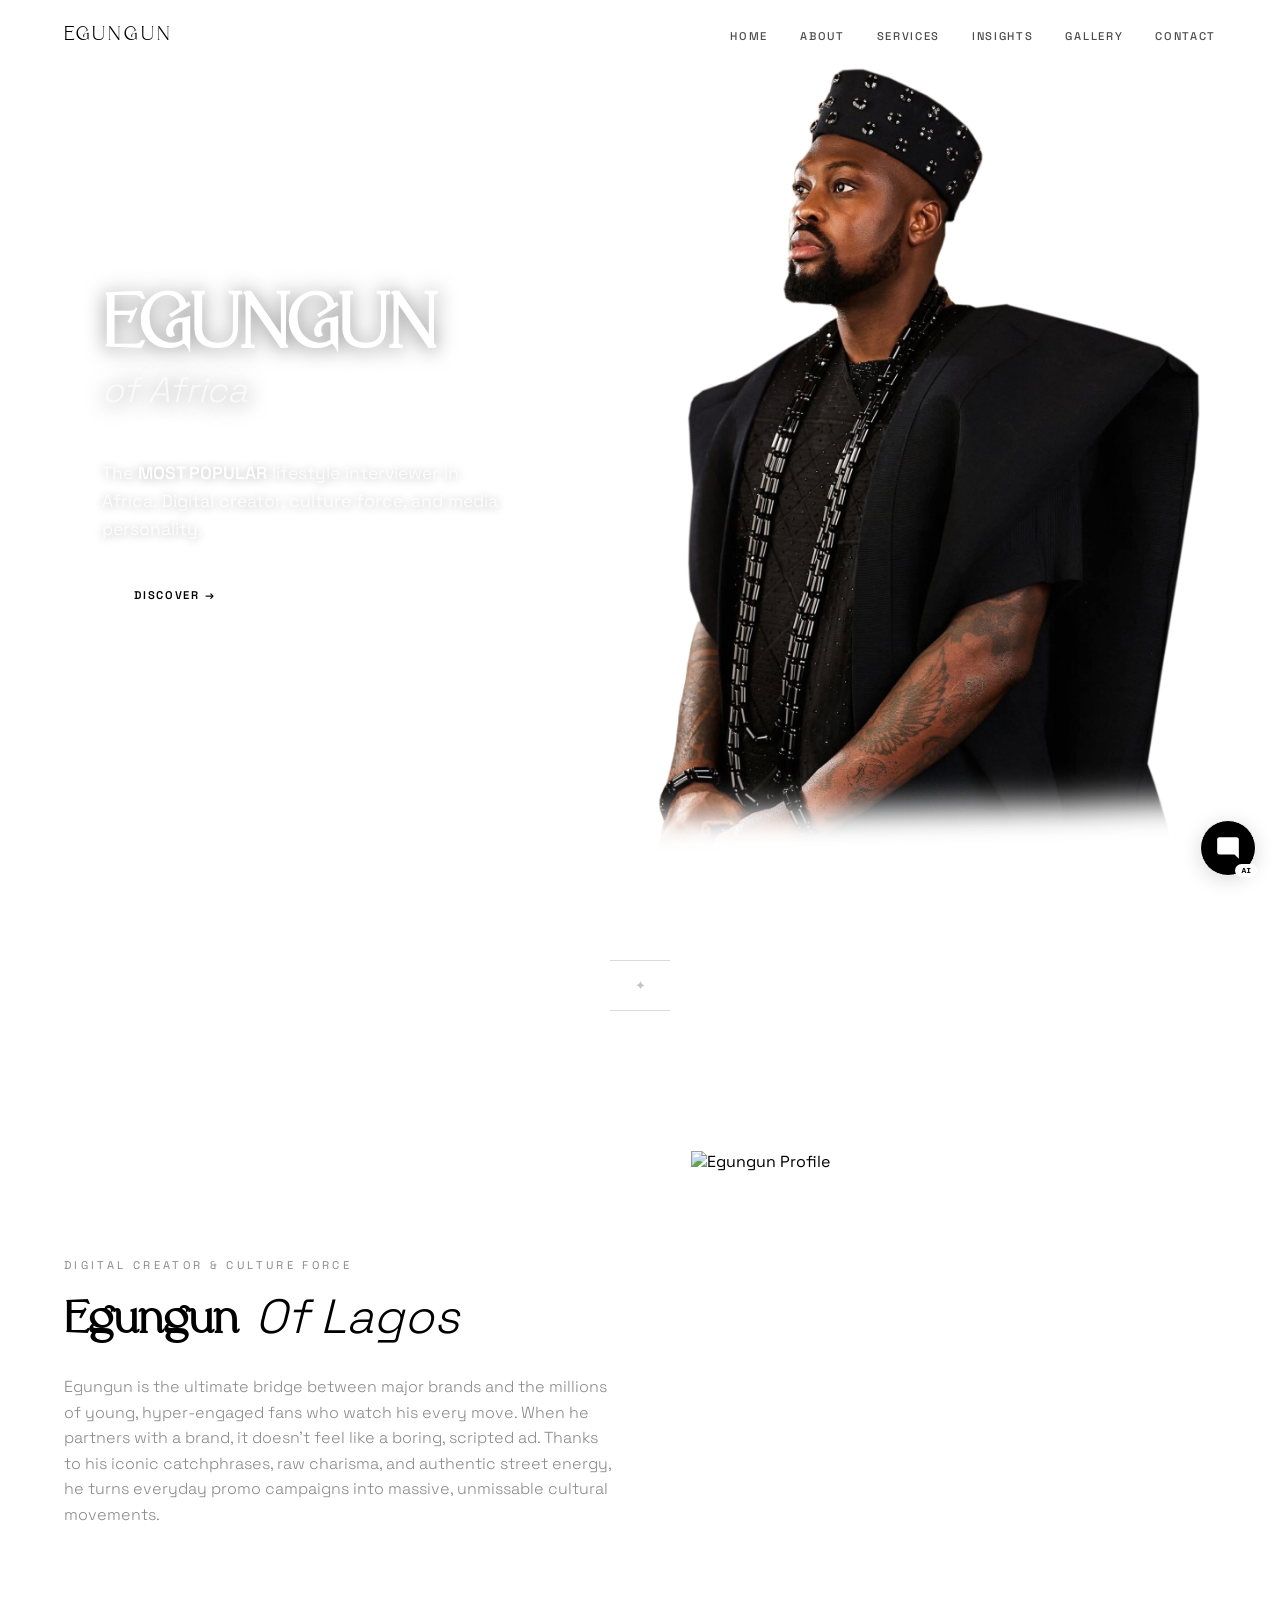
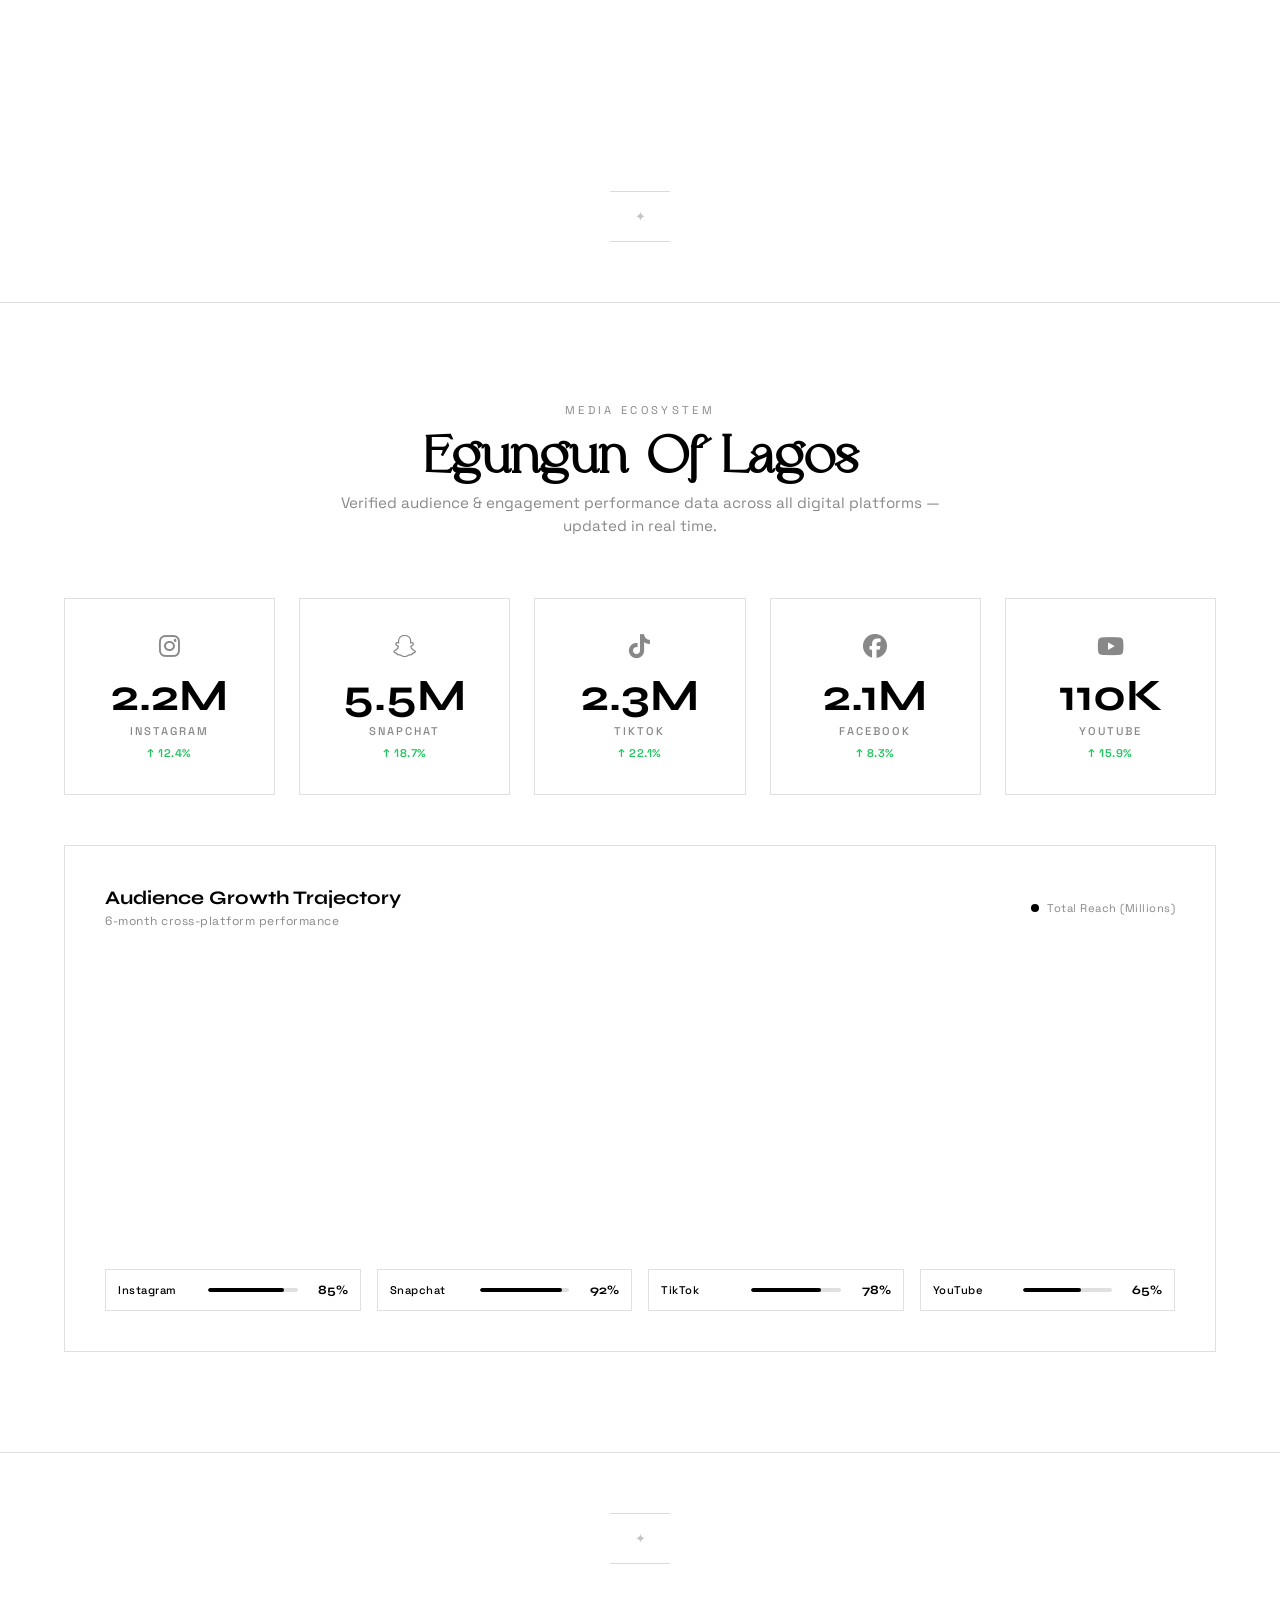
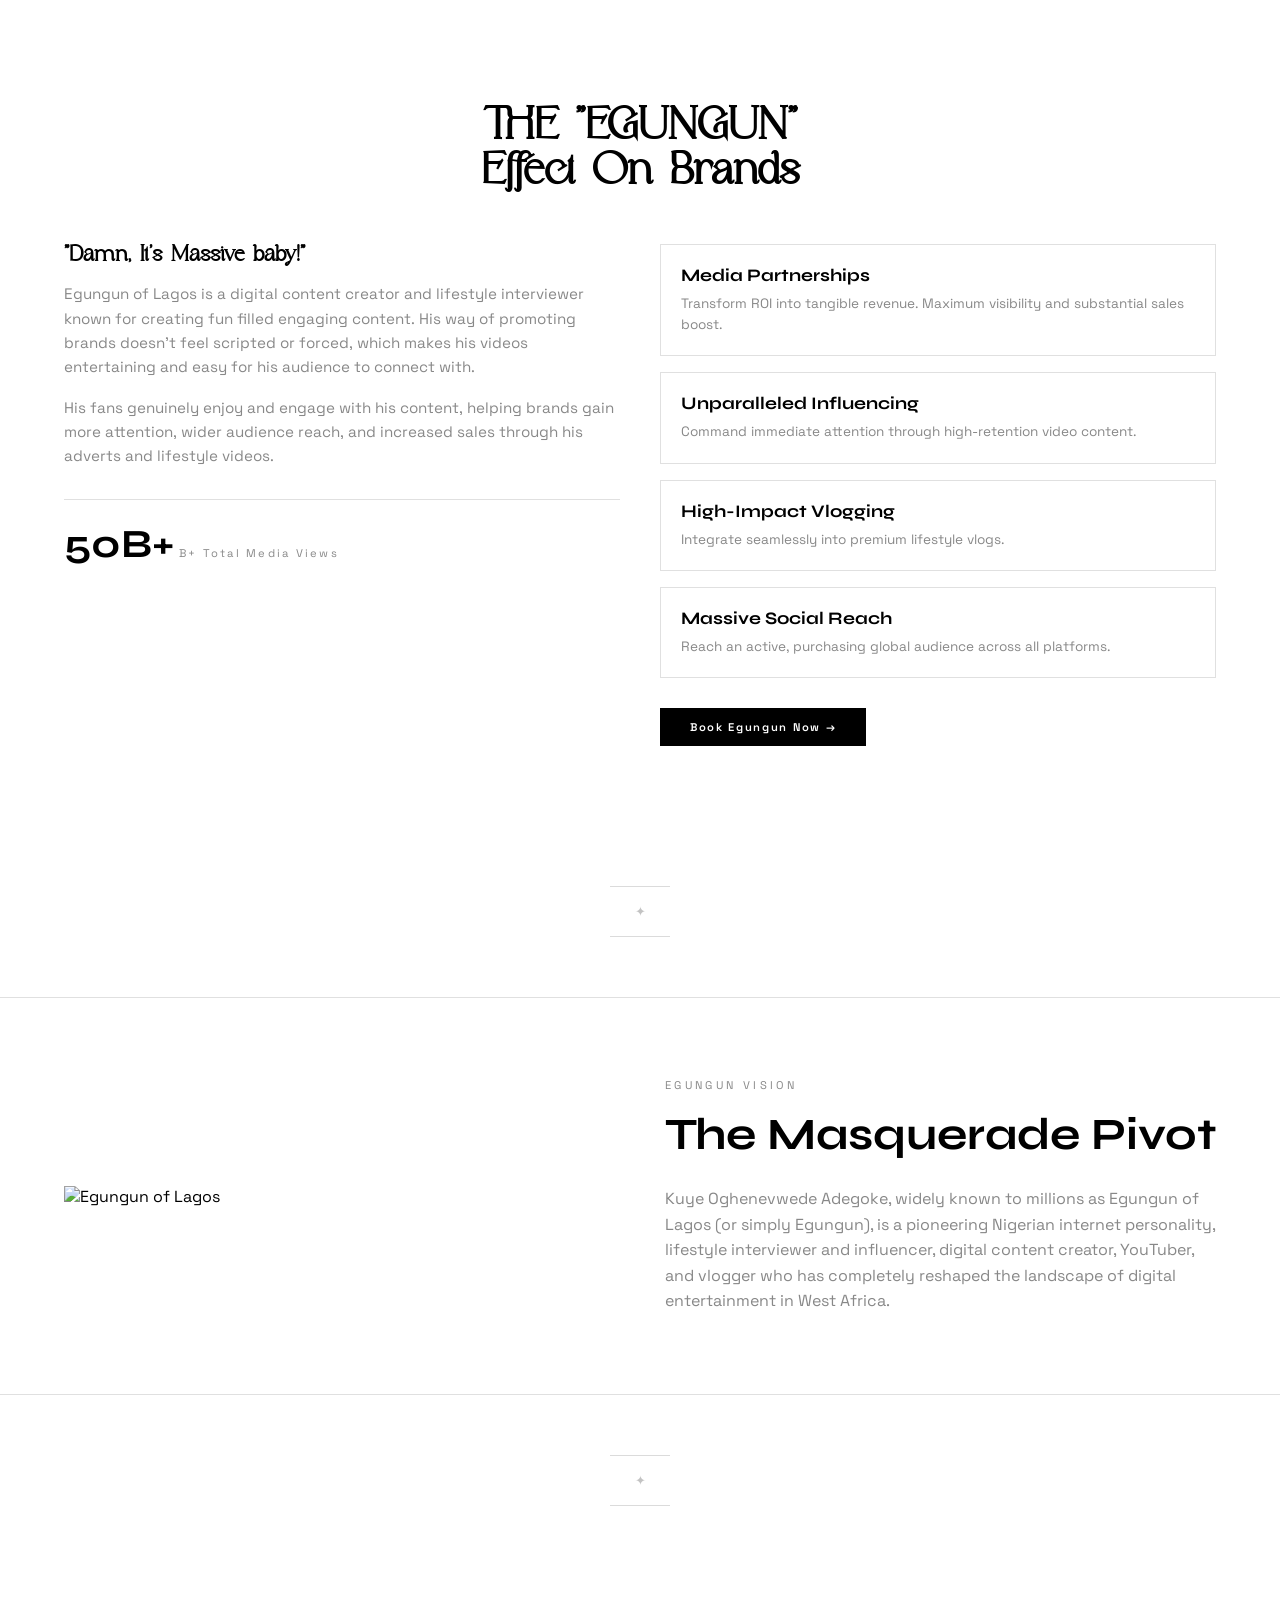
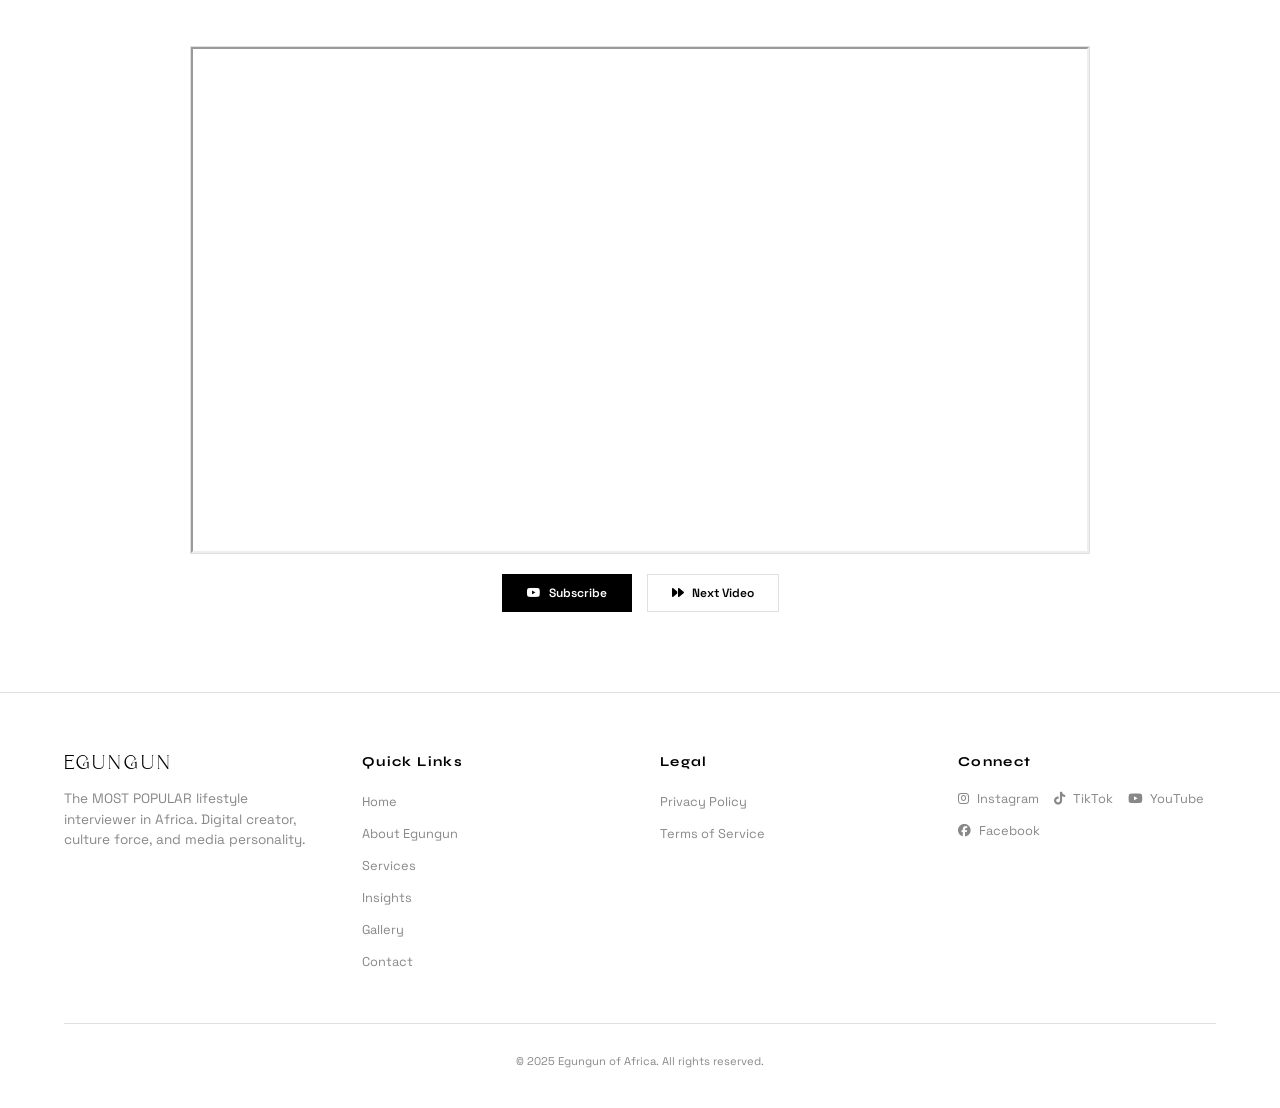
==== commit 3f137fb7: "Update fmt.Println message from 'Hello' to 'Goodbye'" ====
--- a/index.html
+++ b/index.html
@@ -8,12 +8,20 @@
   <meta name="author" content="Egungun of Africa" />
   <title>Egungun of Africa | The Most Popular Lifestyle Interviewer</title>
   
+  <!-- Preconnect to critical third parties EARLY -->
   <link rel="preconnect" href="https://cdnjs.cloudflare.com">
   <link rel="preconnect" href="https://fonts.googleapis.com">
   <link rel="preconnect" href="https://fonts.gstatic.com" crossorigin>
-  <link rel="stylesheet" href="https://cdnjs.cloudflare.com/ajax/libs/font-awesome/6.4.0/css/all.min.css">
+  <link rel="preconnect" href="https://www.youtube.com">
+  <link rel="preconnect" href="https://imgur.com">
+  <link rel="preconnect" href="https://yt3.googleusercontent.com">
+  
+  <!-- Defer non-critical CSS -->
+  <link rel="stylesheet" href="https://cdnjs.cloudflare.com/ajax/libs/font-awesome/6.4.0/css/all.min.css" media="all" onload="this.media='all'">
   <link href="https://fonts.googleapis.com/css2?family=Space+Grotesk:wght@300;400;500;600;700&family=Syne:wght@400;500;600;700;800&family=Inter:wght@300;400;500;600;700;800&display=swap" rel="stylesheet">
-  <script src="https://cdn.jsdelivr.net/npm/chart.js"></script>
+  
+  <!-- Load Chart.js with defer -->
+  <script src="https://cdn.jsdelivr.net/npm/chart.js" defer></script>
   
   <style>
     * {
@@ -42,7 +50,6 @@
       --fade-deep: rgba(0,0,0,0.2);
     }
 
-    /* DARK MODE */
     @media (prefers-color-scheme: dark) {
       :root {
         --bg: #000000;
@@ -68,73 +75,6 @@
       font-family: 'Space Grotesk', sans-serif;
       overflow-x: hidden;
       width: 100%;
-    }
-
-    /* PRELOADER */
-    .preloader {
-      position: fixed;
-      top: 0;
-      left: 0;
-      width: 100%;
-      height: 100%;
-      background: var(--bg);
-      z-index: 9999;
-      display: flex;
-      justify-content: center;
-      align-items: center;
-      transition: opacity 0.8s ease, visibility 0.8s ease;
-      opacity: 1;
-      visibility: visible;
-    }
-    .preloader.hide {
-      opacity: 0;
-      visibility: hidden;
-    }
-    .preloader-content {
-      text-align: center;
-    }
-    .preloader-logo {
-      font-family: 'Milchella', 'Syne', serif;
-      font-size: clamp(1.8rem, 6vw, 3rem);
-      letter-spacing: 0.2em;
-      color: var(--text);
-      margin-bottom: 1.5rem;
-    }
-    .preloader-logo span {
-      font-style: italic;
-      font-family: 'Space Grotesk', sans-serif;
-      font-size: 0.5em;
-      letter-spacing: 0.1em;
-    }
-    .preloader-progress {
-      width: 140px;
-      height: 1px;
-      background: var(--gray-light);
-      margin: 0 auto;
-      position: relative;
-      overflow: hidden;
-    }
-    .preloader-progress::after {
-      content: '';
-      position: absolute;
-      top: 0;
-      left: 0;
-      width: 0%;
-      height: 100%;
-      background: var(--text);
-      animation: progressFill 2s ease forwards;
-    }
-    @keyframes progressFill {
-      0% { width: 0%; }
-      100% { width: 100%; }
-    }
-    .preloader-text {
-      font-family: 'Space Grotesk', sans-serif;
-      font-size: 0.6rem;
-      letter-spacing: 0.3em;
-      color: var(--gray-mid);
-      margin-top: 1rem;
-      text-transform: uppercase;
     }
 
     /* REVEAL ANIMATIONS */
@@ -216,13 +156,13 @@
       transition: all 0.3s ease;
     }
 
-    /* ========== HERO SECTION ========== */
+    /* HERO SECTION */
     .hero {
       position: relative;
       width: 100%;
       min-height: 100vh;
       overflow: hidden;
-      background: var(--bg);
+      background: #000000 !important;
     }
     
     .hero-image-container {
@@ -237,7 +177,6 @@
       display: block;
     }
     
-    /* FADE AT BOTTOM - ADAPTS TO LIGHT/DARK MODE */
     .hero-fade {
       position: absolute;
       bottom: 0;
@@ -348,7 +287,6 @@
       transform: translateY(-2px);
     }
     
-    /* Scroll indicator - line only */
     .hero-scroll {
       position: absolute;
       bottom: 2rem;
@@ -381,11 +319,6 @@
       }
     }
 
-    /* ========== FORCE HERO DARK MODE ON MOBILE ========== */
-    .hero {
-      background: #000000 !important;
-    }
-
     .hero .hero-title {
       color: #ffffff !important;
       text-shadow: 0 2px 20px rgba(0,0,0,0.5) !important;
@@ -427,12 +360,12 @@
       background: rgba(255,255,255,0.6) !important;
     }
 
-    /* DESKTOP LAYOUT */
     @media (min-width: 992px) {
       .hero {
         min-height: 100vh;
         display: flex;
         align-items: center;
+        background: var(--bg) !important;
       }
       
       .hero-image-container {
@@ -469,29 +402,29 @@
       }
       
       .hero-title {
-        color: var(--text);
-        text-shadow: none;
+        color: var(--text) !important;
+        text-shadow: none !important;
         font-size: 5rem;
       }
       
       .hero-title span {
-        color: var(--gray-mid);
+        color: var(--gray-mid) !important;
       }
       
       .hero-divider {
         margin: 1.5rem 0;
-        background: var(--text);
+        background: var(--text) !important;
       }
       
       .hero-desc {
-        color: var(--gray-mid);
-        text-shadow: none;
+        color: var(--gray-mid) !important;
+        text-shadow: none !important;
         margin: 0 0 2rem 0;
         font-size: 1.1rem;
       }
       
       .hero-desc strong {
-        color: var(--text);
+        color: var(--text) !important;
       }
       
       .hero-buttons {
@@ -499,25 +432,24 @@
       }
       
       .hero-btn-primary {
-        background: var(--text);
-        color: var(--bg);
+        background: var(--text) !important;
+        color: var(--bg) !important;
       }
       
       .hero-btn-secondary {
-        color: var(--text);
-        border: 1px solid var(--gray-light);
+        color: var(--text) !important;
+        border: 1px solid var(--gray-light) !important;
       }
       
       .hero-btn-secondary:hover {
-        border-color: var(--text);
+        border-color: var(--text) !important;
       }
       
       .hero-scroll-line {
-        background: var(--text);
-      }
-    }
-
-    /* REST OF YOUR STYLES */
+        background: var(--text) !important;
+      }
+    }
+
     .creator-section { padding: 80px 5%; background: var(--bg); }
     .creator-container { max-width: 1200px; margin: 0 auto; }
     .creator-layout { display: flex; gap: 50px; align-items: center; flex-wrap: wrap; }
@@ -572,442 +504,91 @@
       transition: opacity 0.6s ease;
     }
 
-    /* ========== IMPROVED STATS / INSIGHTS SECTION ========== */
-    .stats-wrapper { 
-      padding: 100px 5%; 
-      background: var(--bg); 
-      border-top: 1px solid var(--gray-light); 
-      border-bottom: 1px solid var(--gray-light); 
-    }
-    .dashboard-container { 
-      max-width: 1200px; 
-      margin: 0 auto; 
-    }
-    .dashboard-header { 
-      text-align: center; 
-      margin-bottom: 60px; 
-    }
-    .dashboard-badge {
-      font-family: 'Space Grotesk', sans-serif;
-      font-size: 0.7rem;
-      letter-spacing: 0.3em;
-      color: var(--gray-mid);
-      margin-bottom: 1rem;
-      text-transform: uppercase;
-    }
-    .title-main {
-      font-family: 'Milchella', 'Syne', serif;
-      font-size: clamp(2rem, 6vw, 3.5rem);
-      color: var(--text);
-      margin-bottom: 0.5rem;
-    }
-    .title-sub {
-      font-family: 'Space Grotesk', sans-serif;
-      font-size: 0.95rem;
-      color: var(--gray-mid);
-      max-width: 600px;
-      margin: 0 auto;
-      line-height: 1.5;
-    }
-    
-    /* Stats Grid - Redesigned */
-    .stats-grid {
-      display: grid;
-      grid-template-columns: repeat(auto-fit, minmax(200px, 1fr));
-      gap: 24px;
-      margin-bottom: 50px;
-    }
-    .stat-card {
-      background: var(--bg);
-      border: 1px solid var(--gray-light);
-      padding: 32px 24px;
-      text-align: center;
-      transition: all 0.4s cubic-bezier(0.25, 0.46, 0.45, 0.94);
-      position: relative;
-      overflow: hidden;
-    }
-    .stat-card::before {
-      content: '';
-      position: absolute;
-      top: 0;
-      left: 0;
-      width: 100%;
-      height: 3px;
-      background: var(--text);
-      transform: scaleX(0);
-      transform-origin: left;
-      transition: transform 0.4s ease;
-    }
-    .stat-card:hover::before {
-      transform: scaleX(1);
-    }
-    .stat-card:hover { 
-      transform: translateY(-8px); 
-      border-color: var(--text);
-      box-shadow: 0 20px 40px rgba(0,0,0,0.05);
-    }
-    .stat-icon {
-      font-size: 1.5rem;
-      margin-bottom: 12px;
-      color: var(--gray-mid);
-      transition: color 0.3s ease;
-    }
-    .stat-card:hover .stat-icon {
-      color: var(--text);
-    }
-    .stat-number {
-      font-family: 'Syne', sans-serif;
-      font-size: 2.8rem;
-      font-weight: 700;
-      color: var(--text);
-      line-height: 1;
-      margin-bottom: 6px;
-    }
-    .stat-label {
-      font-family: 'Space Grotesk', sans-serif;
-      font-size: 0.7rem;
-      color: var(--gray-mid);
-      text-transform: uppercase;
-      letter-spacing: 2px;
-      font-weight: 500;
-    }
-    .stat-growth {
-      display: inline-block;
-      margin-top: 8px;
-      font-family: 'Space Grotesk', sans-serif;
-      font-size: 0.7rem;
-      color: #22c55e;
-      font-weight: 600;
-      letter-spacing: 0.5px;
-    }
-
-    /* Chart Container - Redesigned */
-    .chart-container {
-      background: var(--bg);
-      border: 1px solid var(--gray-light);
-      padding: 40px;
-      margin-top: 20px;
-      transition: all 0.3s ease;
-    }
-    .chart-container:hover {
-      border-color: var(--text);
-    }
-    .chart-header {
-      display: flex;
-      justify-content: space-between;
-      align-items: center;
-      margin-bottom: 30px;
-      flex-wrap: wrap;
-      gap: 15px;
-    }
-    .chart-title-group h3 {
-      font-family: 'Syne', sans-serif;
-      font-size: 1.2rem;
-      font-weight: 700;
-      color: var(--text);
-      margin-bottom: 4px;
-    }
-    .chart-title-group p {
-      font-family: 'Space Grotesk', sans-serif;
-      font-size: 0.75rem;
-      color: var(--gray-mid);
-      letter-spacing: 0.5px;
-    }
-    .chart-legend {
-      display: flex;
-      gap: 20px;
-    }
-    .legend-item {
-      display: flex;
-      align-items: center;
-      gap: 8px;
-      font-family: 'Space Grotesk', sans-serif;
-      font-size: 0.7rem;
-      color: var(--gray-mid);
-      letter-spacing: 0.5px;
-    }
-    .legend-dot {
-      width: 8px;
-      height: 8px;
-      border-radius: 50%;
-    }
-    .legend-dot.growth {
-      background: #000000;
-    }
-    .chart-wrapper {
-      position: relative;
-      width: 100%;
-      height: 280px;
-    }
-    canvas { 
-      width: 100% !important;
-      height: 100% !important;
-    }
-
-    /* Platform breakdown */
-    .platform-breakdown {
-      display: grid;
-      grid-template-columns: repeat(auto-fit, minmax(150px, 1fr));
-      gap: 16px;
-      margin-top: 30px;
-    }
-    .platform-item {
-      display: flex;
-      align-items: center;
-      gap: 10px;
-      padding: 12px;
-      border: 1px solid var(--gray-light);
-      transition: all 0.3s ease;
-    }
-    .platform-item:hover {
-      border-color: var(--text);
-      transform: translateX(5px);
-    }
-    .platform-bar {
-      flex: 1;
-      height: 4px;
-      background: var(--gray-light);
-      border-radius: 2px;
-      overflow: hidden;
-    }
-    .platform-fill {
-      height: 100%;
-      background: var(--text);
-      border-radius: 2px;
-      transition: width 1.5s ease;
-    }
-    .platform-name {
-      font-family: 'Space Grotesk', sans-serif;
-      font-size: 0.7rem;
-      letter-spacing: 0.5px;
-      color: var(--text);
-      min-width: 80px;
-      font-weight: 500;
-    }
-    .platform-pct {
-      font-family: 'Syne', sans-serif;
-      font-size: 0.8rem;
-      font-weight: 700;
-      color: var(--text);
-      min-width: 40px;
-      text-align: right;
-    }
-
+    .stats-wrapper { padding: 100px 5%; background: var(--bg); border-top: 1px solid var(--gray-light); border-bottom: 1px solid var(--gray-light); }
+    .dashboard-container { max-width: 1200px; margin: 0 auto; }
+    .dashboard-header { text-align: center; margin-bottom: 60px; }
+    .dashboard-badge { font-family: 'Space Grotesk', sans-serif; font-size: 0.7rem; letter-spacing: 0.3em; color: var(--gray-mid); margin-bottom: 1rem; text-transform: uppercase; }
+    .title-main { font-family: 'Milchella', 'Syne', serif; font-size: clamp(2rem, 6vw, 3.5rem); color: var(--text); margin-bottom: 0.5rem; }
+    .title-sub { font-family: 'Space Grotesk', sans-serif; font-size: 0.95rem; color: var(--gray-mid); max-width: 600px; margin: 0 auto; line-height: 1.5; }
+    .stats-grid { display: grid; grid-template-columns: repeat(auto-fit, minmax(200px, 1fr)); gap: 24px; margin-bottom: 50px; }
+    .stat-card { background: var(--bg); border: 1px solid var(--gray-light); padding: 32px 24px; text-align: center; transition: all 0.4s cubic-bezier(0.25, 0.46, 0.45, 0.94); position: relative; overflow: hidden; }
+    .stat-card::before { content: ''; position: absolute; top: 0; left: 0; width: 100%; height: 3px; background: var(--text); transform: scaleX(0); transform-origin: left; transition: transform 0.4s ease; }
+    .stat-card:hover::before { transform: scaleX(1); }
+    .stat-card:hover { transform: translateY(-8px); border-color: var(--text); box-shadow: 0 20px 40px rgba(0,0,0,0.05); }
+    .stat-icon { font-size: 1.5rem; margin-bottom: 12px; color: var(--gray-mid); transition: color 0.3s ease; }
+    .stat-card:hover .stat-icon { color: var(--text); }
+    .stat-number { font-family: 'Syne', sans-serif; font-size: 2.8rem; font-weight: 700; color: var(--text); line-height: 1; margin-bottom: 6px; }
+    .stat-label { font-family: 'Space Grotesk', sans-serif; font-size: 0.7rem; color: var(--gray-mid); text-transform: uppercase; letter-spacing: 2px; font-weight: 500; }
+    .stat-growth { display: inline-block; margin-top: 8px; font-family: 'Space Grotesk', sans-serif; font-size: 0.7rem; color: #22c55e; font-weight: 600; letter-spacing: 0.5px; }
+    .chart-container { background: var(--bg); border: 1px solid var(--gray-light); padding: 40px; margin-top: 20px; transition: all 0.3s ease; }
+    .chart-container:hover { border-color: var(--text); }
+    .chart-header { display: flex; justify-content: space-between; align-items: center; margin-bottom: 30px; flex-wrap: wrap; gap: 15px; }
+    .chart-title-group h3 { font-family: 'Syne', sans-serif; font-size: 1.2rem; font-weight: 700; color: var(--text); margin-bottom: 4px; }
+    .chart-title-group p { font-family: 'Space Grotesk', sans-serif; font-size: 0.75rem; color: var(--gray-mid); letter-spacing: 0.5px; }
+    .chart-legend { display: flex; gap: 20px; }
+    .legend-item { display: flex; align-items: center; gap: 8px; font-family: 'Space Grotesk', sans-serif; font-size: 0.7rem; color: var(--gray-mid); letter-spacing: 0.5px; }
+    .legend-dot { width: 8px; height: 8px; border-radius: 50%; }
+    .legend-dot.growth { background: #000000; }
+    .chart-wrapper { position: relative; width: 100%; height: 280px; }
+    canvas { width: 100% !important; height: 100% !important; }
+    .platform-breakdown { display: grid; grid-template-columns: repeat(auto-fit, minmax(150px, 1fr)); gap: 16px; margin-top: 30px; }
+    .platform-item { display: flex; align-items: center; gap: 10px; padding: 12px; border: 1px solid var(--gray-light); transition: all 0.3s ease; }
+    .platform-item:hover { border-color: var(--text); transform: translateX(5px); }
+    .platform-bar { flex: 1; height: 4px; background: var(--gray-light); border-radius: 2px; overflow: hidden; }
+    .platform-fill { height: 100%; background: var(--text); border-radius: 2px; transition: width 1.2s cubic-bezier(0.2, 0.9, 0.4, 1.1); width: 0%; }
+    .platform-name { font-family: 'Space Grotesk', sans-serif; font-size: 0.7rem; letter-spacing: 0.5px; color: var(--text); min-width: 80px; font-weight: 500; }
+    .platform-pct { font-family: 'Syne', sans-serif; font-size: 0.8rem; font-weight: 700; color: var(--text); min-width: 40px; text-align: right; }
     .effect-section { padding: 80px 5%; background: var(--bg); }
     .effect-header { text-align: center; margin-bottom: 50px; }
-    .effect-title {
-      font-family: 'Milchella', 'Syne', serif;
-      font-size: clamp(1.8rem, 5vw, 3rem);
-      color: var(--text);
-    }
-    .effect-grid {
-      display: grid;
-      grid-template-columns: repeat(auto-fit, minmax(300px, 1fr));
-      gap: 40px;
-      max-width: 1200px;
-      margin: 0 auto;
-    }
-    .effect-persona h3 {
-      font-family: 'Milchella', 'Syne', serif;
-      font-size: 1.5rem;
-      margin-bottom: 1rem;
-      color: var(--text);
-    }
-    .effect-text {
-      font-family: 'Space Grotesk', sans-serif;
-      font-size: 0.95rem;
-      line-height: 1.6;
-      color: var(--gray-mid);
-      margin-bottom: 1rem;
-    }
-    .live-metric {
-      margin-top: 30px;
-      padding-top: 20px;
-      border-top: 1px solid var(--gray-light);
-    }
+    .effect-title { font-family: 'Milchella', 'Syne', serif; font-size: clamp(1.8rem, 5vw, 3rem); color: var(--text); }
+    .effect-grid { display: grid; grid-template-columns: repeat(auto-fit, minmax(300px, 1fr)); gap: 40px; max-width: 1200px; margin: 0 auto; }
+    .effect-persona h3 { font-family: 'Milchella', 'Syne', serif; font-size: 1.5rem; margin-bottom: 1rem; color: var(--text); }
+    .effect-text { font-family: 'Space Grotesk', sans-serif; font-size: 0.95rem; line-height: 1.6; color: var(--gray-mid); margin-bottom: 1rem; }
+    .live-metric { margin-top: 30px; padding-top: 20px; border-top: 1px solid var(--gray-light); }
     .metric-number-group { display: flex; align-items: baseline; gap: 5px; flex-wrap: wrap; }
-    .metric-num {
-      font-family: 'Syne', sans-serif;
-      font-size: 2.5rem;
-      font-weight: 700;
-      color: var(--text);
-    }
-    .metric-lbl {
-      font-family: 'Space Grotesk', sans-serif;
-      font-size: 0.7rem;
-      letter-spacing: 0.2em;
-      color: var(--gray-mid);
-    }
+    .metric-num { font-family: 'Syne', sans-serif; font-size: 2.5rem; font-weight: 700; color: var(--text); }
+    .metric-lbl { font-family: 'Space Grotesk', sans-serif; font-size: 0.7rem; letter-spacing: 0.2em; color: var(--gray-mid); }
     .hyper-cards-container { display: flex; flex-direction: column; gap: 16px; }
-    .hyper-card {
-      background: var(--bg);
-      padding: 20px;
-      border: 1px solid var(--gray-light);
-      transition: all 0.3s ease;
-    }
+    .hyper-card { background: var(--bg); padding: 20px; border: 1px solid var(--gray-light); transition: all 0.3s ease; }
     .hyper-card:hover { transform: translateX(5px); border-color: var(--text); }
-    .hyper-card h4 {
-      font-family: 'Syne', sans-serif;
-      font-size: 1.1rem;
-      font-weight: 700;
-      margin-bottom: 8px;
-      color: var(--text);
-    }
-    .hyper-card p {
-      font-family: 'Space Grotesk', sans-serif;
-      font-size: 0.85rem;
-      color: var(--gray-mid);
-      line-height: 1.5;
-    }
-    .magnetic-btn-wrapper {
-      display: inline-block;
-      margin-top: 30px;
-      padding: 12px 30px;
-      background: var(--text);
-      color: var(--bg);
-      text-decoration: none;
-      font-family: 'Space Grotesk', sans-serif;
-      font-size: 0.7rem;
-      font-weight: 600;
-      letter-spacing: 0.15em;
-      transition: all 0.3s ease;
-    }
+    .hyper-card h4 { font-family: 'Syne', sans-serif; font-size: 1.1rem; font-weight: 700; margin-bottom: 8px; color: var(--text); }
+    .hyper-card p { font-family: 'Space Grotesk', sans-serif; font-size: 0.85rem; color: var(--gray-mid); line-height: 1.5; }
+    .magnetic-btn-wrapper { display: inline-block; margin-top: 30px; padding: 12px 30px; background: var(--text); color: var(--bg); text-decoration: none; font-family: 'Space Grotesk', sans-serif; font-size: 0.7rem; font-weight: 600; letter-spacing: 0.15em; transition: all 0.3s ease; }
     .magnetic-btn-wrapper:hover { transform: translateY(-3px); opacity: 0.9; }
     .pivot-section { padding: 80px 5%; background: var(--bg); border-top: 1px solid var(--gray-light); border-bottom: 1px solid var(--gray-light); }
     .pivot-container { max-width: 1200px; margin: 0 auto; }
-    .pivot-layout {
-      display: flex;
-      align-items: center;
-      gap: 50px;
-      flex-wrap: wrap;
-    }
+    .pivot-layout { display: flex; align-items: center; gap: 50px; flex-wrap: wrap; }
     .pivot-content { flex: 1; min-width: 280px; }
     .pivot-image { flex: 1; min-width: 280px; }
     .pivot-image img { width: 100%; height: auto; }
-    .pivot-badge {
-      font-family: 'Space Grotesk', sans-serif;
-      font-size: 0.7rem;
-      letter-spacing: 0.3em;
-      color: var(--gray-mid);
-      margin-bottom: 1rem;
-      text-transform: uppercase;
-    }
-    .pivot-title {
-      font-family: 'Syne', sans-serif;
-      font-size: clamp(1.8rem, 5vw, 2.8rem);
-      font-weight: 700;
-      line-height: 1.2;
-      color: var(--text);
-      margin-bottom: 1.5rem;
-    }
-    .pivot-description {
-      font-family: 'Space Grotesk', sans-serif;
-      font-size: 1rem;
-      line-height: 1.6;
-      color: var(--gray-mid);
-    }
+    .pivot-badge { font-family: 'Space Grotesk', sans-serif; font-size: 0.7rem; letter-spacing: 0.3em; color: var(--gray-mid); margin-bottom: 1rem; text-transform: uppercase; }
+    .pivot-title { font-family: 'Syne', sans-serif; font-size: clamp(1.8rem, 5vw, 2.8rem); font-weight: 700; line-height: 1.2; color: var(--text); margin-bottom: 1.5rem; }
+    .pivot-description { font-family: 'Space Grotesk', sans-serif; font-size: 1rem; line-height: 1.6; color: var(--gray-mid); }
     .video-section { padding: 80px 5%; background: var(--bg); }
     .video-card { max-width: 900px; margin: 0 auto; }
-    .video-viewport {
-      position: relative;
-      padding-bottom: 56.25%;
-      height: 0;
-      overflow: hidden;
-      border: 1px solid var(--gray-light);
-    }
-    .video-viewport iframe {
-      position: absolute;
-      top: 0;
-      left: 0;
-      width: 100%;
-      height: 100%;
-    }
+    .video-viewport { position: relative; padding-bottom: 56.25%; height: 0; overflow: hidden; border: 1px solid var(--gray-light); }
+    .video-viewport iframe { position: absolute; top: 0; left: 0; width: 100%; height: 100%; }
     .control-panel { display: flex; justify-content: center; margin-top: 20px; }
     .btn-group { display: flex; gap: 15px; flex-wrap: wrap; justify-content: center; }
-    .action-btn {
-      display: inline-flex;
-      align-items: center;
-      gap: 8px;
-      background: var(--bg);
-      border: 1px solid var(--gray-light);
-      padding: 10px 24px;
-      font-size: 0.75rem;
-      font-weight: 600;
-      color: var(--text);
-      border-radius: 0px;
-      cursor: pointer;
-      transition: all 0.3s ease;
-      text-decoration: none;
-      font-family: 'Space Grotesk', sans-serif;
-    }
+    .action-btn { display: inline-flex; align-items: center; gap: 8px; background: var(--bg); border: 1px solid var(--gray-light); padding: 10px 24px; font-size: 0.75rem; font-weight: 600; color: var(--text); border-radius: 0px; cursor: pointer; transition: all 0.3s ease; text-decoration: none; font-family: 'Space Grotesk', sans-serif; }
     .subscribe-btn { background: #000000; border-color: #000000; color: white; }
     .subscribe-btn:hover { opacity: 0.8; transform: translateY(-2px); }
     .next-btn:hover { background: var(--text); color: var(--bg); transform: translateY(-2px); }
-    .footer {
-      background: var(--bg);
-      border-top: 1px solid var(--gray-light);
-      padding: 60px 5% 40px;
-    }
+    .footer { background: var(--bg); border-top: 1px solid var(--gray-light); padding: 60px 5% 40px; }
     .footer-container { max-width: 1200px; margin: 0 auto; }
-    .footer-grid {
-      display: grid;
-      grid-template-columns: repeat(auto-fit, minmax(200px, 1fr));
-      gap: 40px;
-      margin-bottom: 40px;
-    }
-    .footer-brand .footer-logo {
-      font-family: 'Milchella', 'Syne', serif;
-      font-size: 1.3rem;
-      letter-spacing: 0.15em;
-      color: var(--text);
-      text-decoration: none;
-      display: inline-block;
-      margin-bottom: 1rem;
-    }
-    .footer-brand p {
-      font-family: 'Space Grotesk', sans-serif;
-      font-size: 0.85rem;
-      color: var(--gray-mid);
-      line-height: 1.5;
-    }
-    .footer-col h4 {
-      font-family: 'Syne', sans-serif;
-      font-size: 0.85rem;
-      font-weight: 700;
-      letter-spacing: 0.1em;
-      margin-bottom: 1.2rem;
-      color: var(--text);
-    }
+    .footer-grid { display: grid; grid-template-columns: repeat(auto-fit, minmax(200px, 1fr)); gap: 40px; margin-bottom: 40px; }
+    .footer-brand .footer-logo { font-family: 'Milchella', 'Syne', serif; font-size: 1.3rem; letter-spacing: 0.15em; color: var(--text); text-decoration: none; display: inline-block; margin-bottom: 1rem; }
+    .footer-brand p { font-family: 'Space Grotesk', sans-serif; font-size: 0.85rem; color: var(--gray-mid); line-height: 1.5; }
+    .footer-col h4 { font-family: 'Syne', sans-serif; font-size: 0.85rem; font-weight: 700; letter-spacing: 0.1em; margin-bottom: 1.2rem; color: var(--text); }
     .footer-col ul { list-style: none; }
     .footer-col li { margin-bottom: 0.7rem; }
-    .footer-col a {
-      font-family: 'Space Grotesk', sans-serif;
-      color: var(--gray-mid);
-      text-decoration: none;
-      font-size: 0.8rem;
-      transition: all 0.3s ease;
-    }
+    .footer-col a { font-family: 'Space Grotesk', sans-serif; color: var(--gray-mid); text-decoration: none; font-size: 0.8rem; transition: all 0.3s ease; }
     .footer-col a:hover { color: var(--text); }
     .social-links { display: flex; gap: 15px; flex-wrap: wrap; }
-    .social-link {
-      display: inline-flex;
-      align-items: center;
-      gap: 8px;
-      color: var(--gray-mid);
-      text-decoration: none;
-      font-family: 'Space Grotesk', sans-serif;
-      font-size: 0.75rem;
-      transition: all 0.3s ease;
-    }
+    .social-link { display: inline-flex; align-items: center; gap: 8px; color: var(--gray-mid); text-decoration: none; font-family: 'Space Grotesk', sans-serif; font-size: 0.75rem; transition: all 0.3s ease; }
     .social-link:hover { color: var(--text); }
-    .footer-bottom {
-      text-align: center;
-      padding-top: 30px;
-      border-top: 1px solid var(--gray-light);
-      font-family: 'Space Grotesk', sans-serif;
-      font-size: 0.7rem;
-      color: var(--gray-mid);
-    }
+    .footer-bottom { text-align: center; padding-top: 30px; border-top: 1px solid var(--gray-light); font-family: 'Space Grotesk', sans-serif; font-size: 0.7rem; color: var(--gray-mid); }
+    
     @media (max-width: 968px) {
       .nav { padding: 1.2rem 1.5rem; }
       .nav.scrolled { padding: 0.8rem 1.5rem; }
@@ -1048,14 +629,6 @@
 </head>
 <body>
 
-  <div class="preloader" id="preloader">
-    <div class="preloader-content">
-      <div class="preloader-logo">EGUNGUN<span>of Africa</span></div>
-      <div class="preloader-progress"></div>
-      <div class="preloader-text">SAY DAMN!</div>
-    </div>
-  </div>
-
   <nav class="nav" id="nav">
     <a href="index.html" class="nav__logo">EGUNGUN</a>
     <div class="nav__hamburger" id="hamburger">
@@ -1073,7 +646,7 @@
 
   <section class="hero" id="home">
     <div class="hero-image-container">
-      <img src="images/egungunoflagos.png" alt="Egungun of Africa">
+      <img src="images/egungunoflagos.png" alt="Egungun of Africa" loading="eager" width="1200" height="800">
     </div>
     <div class="hero-fade"></div>
     <div class="hero-content reveal delay-1">
@@ -1102,7 +675,7 @@
         </div>
         <div class="creator-image reveal-right">
           <div class="image-gallery" id="imageGallery">
-            <img class="gallery-image" id="galleryImg" src="https://yt3.googleusercontent.com/TZ3iizUUVxZMiUp9FU8adm8YO2RDylr8BnF_45XFYlulv2pprZpNoddea5jdtoAz5fXbNIwr3w=s900-c-k-c0x00ffffff-no-rj" alt="Egungun Profile">
+            <img class="gallery-image" id="galleryImg" src="https://yt3.googleusercontent.com/TZ3iizUUVxZMiUp9FU8adm8YO2RDylr8BnF_45XFYlulv2pprZpNoddea5jdtoAz5fXbNIwr3w=s900-c-k-c0x00ffffff-no-rj" alt="Egungun Profile" loading="lazy" width="500" height="500">
           </div>
         </div>
       </div>
@@ -1111,7 +684,6 @@
 
   <div class="section-divider reveal"><div class="divider-line"></div><div class="divider-icon">✦</div><div class="divider-line"></div></div>
 
-  <!-- REDESIGNED STATS / INSIGHTS SECTION -->
   <div class="stats-wrapper" id="stats">
     <div class="dashboard-container">
       <div class="dashboard-header reveal">
@@ -1121,379 +693,180 @@
       </div>
       
       <div class="stats-grid" id="statsGrid">
-        <div class="stat-card reveal delay-1">
-          <div class="stat-icon"><i class="fab fa-instagram"></i></div>
-          <div class="stat-number" id="statIg">0</div>
-          <div class="stat-label">Instagram</div>
-          <div class="stat-growth">↑ 12.4%</div>
-        </div>
-        <div class="stat-card reveal delay-2">
-          <div class="stat-icon"><i class="fab fa-snapchat"></i></div>
-          <div class="stat-number" id="statSnap">0</div>
-          <div class="stat-label">Snapchat</div>
-          <div class="stat-growth">↑ 18.7%</div>
-        </div>
-        <div class="stat-card reveal delay-3">
-          <div class="stat-icon"><i class="fab fa-tiktok"></i></div>
-          <div class="stat-number" id="statTikTok">0</div>
-          <div class="stat-label">TikTok</div>
-          <div class="stat-growth">↑ 22.1%</div>
-        </div>
-        <div class="stat-card reveal delay-4">
-          <div class="stat-icon"><i class="fab fa-facebook"></i></div>
-          <div class="stat-number" id="statFb">0</div>
-          <div class="stat-label">Facebook</div>
-          <div class="stat-growth">↑ 8.3%</div>
-        </div>
-        <div class="stat-card reveal delay-5">
-          <div class="stat-icon"><i class="fab fa-youtube"></i></div>
-          <div class="stat-number" id="statYt">0</div>
-          <div class="stat-label">YouTube</div>
-          <div class="stat-growth">↑ 15.9%</div>
-        </div>
+        <div class="stat-card reveal delay-1"><div class="stat-icon"><i class="fab fa-instagram"></i></div><div class="stat-number" id="statIg">0</div><div class="stat-label">Instagram</div><div class="stat-growth">↑ 12.4%</div></div>
+        <div class="stat-card reveal delay-2"><div class="stat-icon"><i class="fab fa-snapchat"></i></div><div class="stat-number" id="statSnap">0</div><div class="stat-label">Snapchat</div><div class="stat-growth">↑ 18.7%</div></div>
+        <div class="stat-card reveal delay-3"><div class="stat-icon"><i class="fab fa-tiktok"></i></div><div class="stat-number" id="statTikTok">0</div><div class="stat-label">TikTok</div><div class="stat-growth">↑ 22.1%</div></div>
+        <div class="stat-card reveal delay-4"><div class="stat-icon"><i class="fab fa-facebook"></i></div><div class="stat-number" id="statFb">0</div><div class="stat-label">Facebook</div><div class="stat-growth">↑ 8.3%</div></div>
+        <div class="stat-card reveal delay-5"><div class="stat-icon"><i class="fab fa-youtube"></i></div><div class="stat-number" id="statYt">0</div><div class="stat-label">YouTube</div><div class="stat-growth">↑ 15.9%</div></div>
       </div>
 
-      <!-- Chart Section -->
-      <div class="reveal">
-        <div class="chart-container">
-          <div class="chart-header">
-            <div class="chart-title-group">
-              <h3>Audience Growth Trajectory</h3>
-              <p>6-month cross-platform performance</p>
-            </div>
-            <div class="chart-legend">
-              <div class="legend-item">
-                <span class="legend-dot growth"></span>
-                <span>Total Reach (Millions)</span>
-              </div>
-            </div>
-          </div>
-          <div class="chart-wrapper">
-            <canvas id="ecosystemPerformanceChart"></canvas>
-          </div>
-          
-          <!-- Platform Breakdown Bars -->
-          <div class="platform-breakdown">
-            <div class="platform-item">
-              <span class="platform-name">Instagram</span>
-              <div class="platform-bar">
-                <div class="platform-fill" style="width: 0%;" data-width="85%"></div>
-              </div>
-              <span class="platform-pct">85%</span>
-            </div>
-            <div class="platform-item">
-              <span class="platform-name">Snapchat</span>
-              <div class="platform-bar">
-                <div class="platform-fill" style="width: 0%;" data-width="92%"></div>
-              </div>
-              <span class="platform-pct">92%</span>
-            </div>
-            <div class="platform-item">
-              <span class="platform-name">TikTok</span>
-              <div class="platform-bar">
-                <div class="platform-fill" style="width: 0%;" data-width="78%"></div>
-              </div>
-              <span class="platform-pct">78%</span>
-            </div>
-            <div class="platform-item">
-              <span class="platform-name">YouTube</span>
-              <div class="platform-bar">
-                <div class="platform-fill" style="width: 0%;" data-width="65%"></div>
-              </div>
-              <span class="platform-pct">65%</span>
-            </div>
-          </div>
-        </div>
-      </div>
+      <div class="reveal"><div class="chart-container"><div class="chart-header"><div class="chart-title-group"><h3>Audience Growth Trajectory</h3><p>6-month cross-platform performance</p></div><div class="chart-legend"><div class="legend-item"><span class="legend-dot growth"></span><span>Total Reach (Millions)</span></div></div></div><div class="chart-wrapper"><canvas id="ecosystemPerformanceChart"></canvas></div><div class="platform-breakdown"><div class="platform-item"><span class="platform-name">Instagram</span><div class="platform-bar"><div class="platform-fill" data-width="85"></div></div><span class="platform-pct">85%</span></div><div class="platform-item"><span class="platform-name">Snapchat</span><div class="platform-bar"><div class="platform-fill" data-width="92"></div></div><span class="platform-pct">92%</span></div><div class="platform-item"><span class="platform-name">TikTok</span><div class="platform-bar"><div class="platform-fill" data-width="78"></div></div><span class="platform-pct">78%</span></div><div class="platform-item"><span class="platform-name">YouTube</span><div class="platform-bar"><div class="platform-fill" data-width="65"></div></div><span class="platform-pct">65%</span></div></div></div></div>
     </div>
   </div>
 
   <div class="section-divider reveal"><div class="divider-line"></div><div class="divider-icon">✦</div><div class="divider-line"></div></div>
 
-  <section class="effect-section" id="effect">
-    <div class="effect-header reveal"><h2 class="effect-title">THE "EGUNGUN"<br>Effect On Brands</h2></div>
-    <div class="effect-grid">
-      <div class="effect-persona reveal-left">
-        <h3>"Damn, It's Massive baby!"</h3>
-        <p class="effect-text">Egungun of Lagos is a digital content creator and lifestyle interviewer known for creating fun filled engaging content. His way of promoting brands doesn't feel scripted or forced, which makes his videos entertaining and easy for his audience to connect with.</p>
-        <p class="effect-text">His fans genuinely enjoy and engage with his content, helping brands gain more attention, wider audience reach, and increased sales through his adverts and lifestyle videos.</p>
-        <div class="live-metric"><div class="metric-number-group"><span class="metric-num" id="totalViews">0</span><span class="metric-lbl">B+ Total Media Views</span></div></div>
-      </div>
-      <div class="benefits-column reveal-right">
-        <div class="hyper-cards-container">
-          <div class="hyper-card"><h4>Media Partnerships</h4><p>Transform ROI into tangible revenue. Maximum visibility and substantial sales boost.</p></div>
-          <div class="hyper-card"><h4>Unparalleled Influencing</h4><p>Command immediate attention through high-retention video content.</p></div>
-          <div class="hyper-card"><h4>High-Impact Vlogging</h4><p>Integrate seamlessly into premium lifestyle vlogs.</p></div>
-          <div class="hyper-card"><h4>Massive Social Reach</h4><p>Reach an active, purchasing global audience across all platforms.</p></div>
-        </div>
-        <a href="#video" class="magnetic-btn-wrapper">Book Egungun Now →</a>
-      </div>
-    </div>
-  </section>
+  <section class="effect-section" id="effect"><div class="effect-header reveal"><h2 class="effect-title">THE "EGUNGUN"<br>Effect On Brands</h2></div><div class="effect-grid"><div class="effect-persona reveal-left"><h3>"Damn, It's Massive baby!"</h3><p class="effect-text">Egungun of Lagos is a digital content creator and lifestyle interviewer known for creating fun filled engaging content. His way of promoting brands doesn't feel scripted or forced, which makes his videos entertaining and easy for his audience to connect with.</p><p class="effect-text">His fans genuinely enjoy and engage with his content, helping brands gain more attention, wider audience reach, and increased sales through his adverts and lifestyle videos.</p><div class="live-metric"><div class="metric-number-group"><span class="metric-num" id="totalViews">0</span><span class="metric-lbl">B+ Total Media Views</span></div></div></div><div class="benefits-column reveal-right"><div class="hyper-cards-container"><div class="hyper-card"><h4>Media Partnerships</h4><p>Transform ROI into tangible revenue. Maximum visibility and substantial sales boost.</p></div><div class="hyper-card"><h4>Unparalleled Influencing</h4><p>Command immediate attention through high-retention video content.</p></div><div class="hyper-card"><h4>High-Impact Vlogging</h4><p>Integrate seamlessly into premium lifestyle vlogs.</p></div><div class="hyper-card"><h4>Massive Social Reach</h4><p>Reach an active, purchasing global audience across all platforms.</p></div></div><a href="#video" class="magnetic-btn-wrapper">Book Egungun Now →</a></div></div></section>
 
   <div class="section-divider reveal"><div class="divider-line"></div><div class="divider-icon">✦</div><div class="divider-line"></div></div>
 
-  <section class="pivot-section" id="pivot">
-    <div class="pivot-container">
-      <div class="pivot-layout">
-        <div class="pivot-image reveal-left"><img src="https://imgur.com/MXEjfBM.jpeg" alt="Egungun of Lagos"></div>
-        <div class="pivot-content reveal-right">
-          <div class="pivot-badge">EGUNGUN VISION</div>
-          <h2 class="pivot-title">The Masquerade Pivot</h2>
-          <p class="pivot-description">Kuye Oghenevwede Adegoke, widely known to millions as Egungun of Lagos (or simply Egungun), is a pioneering Nigerian internet personality, lifestyle interviewer and influencer, digital content creator, YouTuber, and vlogger who has completely reshaped the landscape of digital entertainment in West Africa.</p>
-        </div>
-      </div>
-    </div>
-  </section>
+  <section class="pivot-section" id="pivot"><div class="pivot-container"><div class="pivot-layout"><div class="pivot-image reveal-left"><img src="https://imgur.com/MXEjfBM.jpeg" alt="Egungun of Lagos" loading="lazy" width="600" height="400"></div><div class="pivot-content reveal-right"><div class="pivot-badge">EGUNGUN VISION</div><h2 class="pivot-title">The Masquerade Pivot</h2><p class="pivot-description">Kuye Oghenevwede Adegoke, widely known to millions as Egungun of Lagos (or simply Egungun), is a pioneering Nigerian internet personality, lifestyle interviewer and influencer, digital content creator, YouTuber, and vlogger who has completely reshaped the landscape of digital entertainment in West Africa.</p></div></div></div></section>
 
   <div class="section-divider reveal"><div class="divider-line"></div><div class="divider-icon">✦</div><div class="divider-line"></div></div>
 
-  <section class="video-section" id="video">
-    <div class="video-card reveal">
-      <div class="video-viewport"><iframe id="godaddy-yt-player" src="https://www.youtube.com/embed/J6iCO5A9Hyg?autoplay=0&mute=1&modestbranding=1&rel=0" allow="autoplay; encrypted-media; picture-in-picture" allowfullscreen></iframe></div>
-      <div class="control-panel"><div class="btn-group"><a href="https://www.youtube.com/@EGUNGUNOFLAGOS?sub_confirmation=1" target="_blank" class="action-btn subscribe-btn"><i class="fab fa-youtube"></i><span>Subscribe</span></a><button class="action-btn next-btn" id="nextVideoBtn"><i class="fas fa-forward"></i><span>Next Video</span></button></div></div>
-    </div>
-  </section>
-
-  <footer class="footer" id="contact">
-    <div class="footer-container">
-      <div class="footer-grid">
-        <div class="footer-brand"><a href="index.html" class="footer-logo">EGUNGUN</a><p>The MOST POPULAR lifestyle interviewer in Africa. Digital creator, culture force, and media personality.</p></div>
-        <div class="footer-col"><h4>Quick Links</h4><ul><li><a href="index.html">Home</a></li><li><a href="about.html">About Egungun</a></li><li><a href="services.html">Services</a></li><li><a href="insights.html">Insights</a></li><li><a href="gallery.html">Gallery</a></li><li><a href="contact.html">Contact</a></li></ul></div>
-        <div class="footer-col"><h4>Legal</h4><ul><li><a href="#">Privacy Policy</a></li><li><a href="#">Terms of Service</a></li></ul></div>
-        <div class="footer-col"><h4>Connect</h4><div class="social-links"><a href="https://www.instagram.com/_egungun" target="_blank" class="social-link"><i class="fab fa-instagram"></i> Instagram</a><a href="https://www.tiktok.com/@_egungunnn" target="_blank" class="social-link"><i class="fab fa-tiktok"></i> TikTok</a><a href="https://www.youtube.com/@EgungunOfLagos" target="_blank" class="social-link"><i class="fab fa-youtube"></i> YouTube</a><a href="https://www.facebook.com/egunguncomic/" target="_blank" class="social-link"><i class="fab fa-facebook"></i> Facebook</a></div></div>
-      </div>
-      <div class="footer-bottom"><p>© 2025 Egungun of Africa. All rights reserved.</p></div>
-    </div>
-  </footer>
-
+  <section class="video-section" id="video"><div class="video-card reveal"><div class="video-viewport"><iframe id="godaddy-yt-player" src="https://www.youtube.com/embed/J6iCO5A9Hyg?autoplay=0&mute=1&modestbranding=1&rel=0" allow="autoplay; encrypted-media; picture-in-picture" allowfullscreen loading="lazy"></iframe></div><div class="control-panel"><div class="btn-group"><a href="https://www.youtube.com/@EGUNGUNOFLAGOS?sub_confirmation=1" target="_blank" class="action-btn subscribe-btn"><i class="fab fa-youtube"></i><span>Subscribe</span></a><button class="action-btn next-btn" id="nextVideoBtn"><i class="fas fa-forward"></i><span>Next Video</span></button></div></div></div></section>
+
+  <footer class="footer" id="contact"><div class="footer-container"><div class="footer-grid"><div class="footer-brand"><a href="index.html" class="footer-logo">EGUNGUN</a><p>The MOST POPULAR lifestyle interviewer in Africa. Digital creator, culture force, and media personality.</p></div><div class="footer-col"><h4>Quick Links</h4><ul><li><a href="index.html">Home</a></li><li><a href="about.html">About Egungun</a></li><li><a href="services.html">Services</a></li><li><a href="insights.html">Insights</a></li><li><a href="gallery.html">Gallery</a></li><li><a href="contact.html">Contact</a></li></ul></div><div class="footer-col"><h4>Legal</h4><ul><li><a href="#">Privacy Policy</a></li><li><a href="#">Terms of Service</a></li></ul></div><div class="footer-col"><h4>Connect</h4><div class="social-links"><a href="https://www.instagram.com/_egungun" target="_blank" class="social-link"><i class="fab fa-instagram"></i> Instagram</a><a href="https://www.tiktok.com/@_egungunnn" target="_blank" class="social-link"><i class="fab fa-tiktok"></i> TikTok</a><a href="https://www.youtube.com/@EgungunOfLagos" target="_blank" class="social-link"><i class="fab fa-youtube"></i> YouTube</a><a href="https://www.facebook.com/egunguncomic/" target="_blank" class="social-link"><i class="fab fa-facebook"></i> Facebook</a></div></div></div><div class="footer-bottom"><p>© 2025 Egungun of Africa. All rights reserved.</p></div></div></footer>
+
+  <!-- Chatbot JS -->
   <script src="js/egungun-ai.js"></script>
 
   <script>
-    window.addEventListener('load', function() {
-      const preloader = document.getElementById('preloader');
-      if (preloader) setTimeout(() => preloader.classList.add('hide'), 1800);
-    });
-
-    const nav = document.getElementById('nav');
-    const hamburger = document.getElementById('hamburger');
-    const navLinks = document.getElementById('navLinks');
-
-    window.addEventListener('scroll', () => {
-      if (window.scrollY > 70) nav.classList.add('scrolled');
-      else nav.classList.remove('scrolled');
-    });
-
-    if (hamburger) {
-      hamburger.addEventListener('click', () => navLinks.classList.toggle('active'));
-    }
-
-    document.querySelectorAll('.nav__links a').forEach(link => {
-      link.addEventListener('click', () => navLinks.classList.remove('active'));
-    });
-
-    document.querySelectorAll('a[href^="#"]').forEach(anchor => {
-      anchor.addEventListener('click', function(e) {
-        const targetId = this.getAttribute('href');
-        if (targetId === '#') return;
-        const target = document.querySelector(targetId);
-        if (target) {
-          e.preventDefault();
-          const offsetTop = target.offsetTop;
-          window.scrollTo({
-            top: offsetTop - 70,
-            behavior: 'smooth'
+    (function() {
+      // Navigation
+      const nav = document.getElementById('nav');
+      const hamburger = document.getElementById('hamburger');
+      const navLinks = document.getElementById('navLinks');
+
+      window.addEventListener('scroll', () => {
+        if (window.scrollY > 70) nav.classList.add('scrolled');
+        else nav.classList.remove('scrolled');
+      });
+
+      if (hamburger) {
+        hamburger.addEventListener('click', () => navLinks.classList.toggle('active'));
+      }
+
+      document.querySelectorAll('.nav__links a').forEach(link => {
+        link.addEventListener('click', () => navLinks.classList.remove('active'));
+      });
+
+      // Smooth scroll for anchor links only (not for full page links)
+      document.querySelectorAll('a[href^="#"]').forEach(anchor => {
+        anchor.addEventListener('click', function(e) {
+          const targetId = this.getAttribute('href');
+          if (targetId === '#') return;
+          const target = document.querySelector(targetId);
+          if (target) {
+            e.preventDefault();
+            const offsetTop = target.offsetTop;
+            window.scrollTo({ top: offsetTop - 70, behavior: 'smooth' });
+          }
+        });
+      });
+
+      const scrollIndicator = document.getElementById('scrollIndicator');
+      if (scrollIndicator) {
+        scrollIndicator.addEventListener('click', () => {
+          const creatorSection = document.getElementById('creator');
+          if (creatorSection) window.scrollTo({ top: creatorSection.offsetTop - 70, behavior: 'smooth' });
+        });
+      }
+
+      // Reveal animations
+      const revealElements = document.querySelectorAll('.reveal, .reveal-left, .reveal-right');
+      const revealObserver = new IntersectionObserver((entries) => {
+        entries.forEach(entry => {
+          if (entry.isIntersecting) {
+            entry.target.classList.add('active');
+            revealObserver.unobserve(entry.target);
+          }
+        });
+      }, { threshold: 0.1, rootMargin: '0px 0px -30px 0px' });
+      revealElements.forEach(el => revealObserver.observe(el));
+
+      // Number animation
+      function animateNumber(elementId, target, suffix = '') {
+        const el = document.getElementById(elementId);
+        if (!el) return;
+        let current = 0;
+        const duration = 1000, stepTime = 16;
+        const steps = duration / stepTime;
+        const increment = target / steps;
+        const interval = setInterval(() => {
+          current += increment;
+          if (current >= target) {
+            el.innerText = target.toLocaleString() + suffix;
+            clearInterval(interval);
+          } else {
+            el.innerText = Math.floor(current).toLocaleString() + suffix;
+          }
+        }, stepTime);
+      }
+
+      function animatePlatformBars() {
+        const fills = document.querySelectorAll('.platform-fill');
+        fills.forEach(fill => {
+          const targetWidth = fill.getAttribute('data-width');
+          if (targetWidth) fill.style.width = targetWidth + '%';
+        });
+      }
+
+      const statsSection = document.getElementById('stats');
+      let statsAnimated = false;
+      new IntersectionObserver((entries) => {
+        entries.forEach(entry => {
+          if (entry.isIntersecting && !statsAnimated) {
+            statsAnimated = true;
+            animateNumber('statIg', 2.2, 'M');
+            animateNumber('statSnap', 5.5, 'M');
+            animateNumber('statTikTok', 2.3, 'M');
+            animateNumber('statFb', 2.1, 'M');
+            animateNumber('statYt', 110, 'K');
+            animateNumber('totalViews', 50, 'B+');
+            animatePlatformBars();
+          }
+        });
+      }, { threshold: 0.3 }).observe(statsSection);
+
+      // Gallery rotation
+      const images = [
+        'https://yt3.googleusercontent.com/TZ3iizUUVxZMiUp9FU8adm8YO2RDylr8BnF_45XFYlulv2pprZpNoddea5jdtoAz5fXbNIwr3w=s900-c-k-c0x00ffffff-no-rj',
+        'https://imgur.com/u3JqA9s.jpeg'
+      ];
+      let currentImageIndex = 0;
+      const galleryImg = document.getElementById('galleryImg');
+      if (galleryImg && images.length > 1) {
+        setInterval(() => {
+          galleryImg.style.opacity = '0';
+          setTimeout(() => {
+            currentImageIndex = (currentImageIndex + 1) % images.length;
+            galleryImg.src = images[currentImageIndex];
+            galleryImg.style.opacity = '1';
+          }, 400);
+        }, 5000);
+      }
+
+      // Video player
+      const videoPool = ['J6iCO5A9Hyg', 'kOJuYQ-hI5M', 'IXFHAyr-tZc', 'Zs8zeZz5sj0', '3BCAS35r1PY', 'RY0yUL2Zlvg', 'Ck1ggnzDIvY', '6pQccu5BtoU'];
+      const videoFrame = document.getElementById('godaddy-yt-player');
+      function loadRandomVideo() {
+        if (!videoFrame) return;
+        const randomId = videoPool[Math.floor(Math.random() * videoPool.length)];
+        videoFrame.src = `https://www.youtube.com/embed/${randomId}?autoplay=1&mute=1&modestbranding=1&rel=0`;
+      }
+      const nextBtn = document.getElementById('nextVideoBtn');
+      if (nextBtn) nextBtn.addEventListener('click', loadRandomVideo);
+      // Initial load
+      if (videoFrame && videoPool.length > 0) {
+        videoFrame.src = `https://www.youtube.com/embed/${videoPool[0]}?autoplay=0&mute=1&modestbranding=1&rel=0`;
+      }
+
+      // Defer chart loading
+      setTimeout(() => {
+        const chartCtx = document.getElementById('ecosystemPerformanceChart');
+        if (chartCtx && typeof Chart !== 'undefined') {
+          const gradient = chartCtx.getContext('2d').createLinearGradient(0, 0, 0, 280);
+          gradient.addColorStop(0, 'rgba(0,0,0,0.08)');
+          gradient.addColorStop(1, 'rgba(0,0,0,0)');
+          new Chart(chartCtx, {
+            type: 'line',
+            data: { labels: ['Jan', 'Feb', 'Mar', 'Apr', 'May', 'Jun'], datasets: [{ label: 'Total Reach (Millions)', data: [14.2, 19.5, 22.1, 31.8, 38.0, 45.2], borderColor: '#000000', borderWidth: 2.5, backgroundColor: gradient, fill: true, tension: 0.4, pointRadius: 5, pointHoverRadius: 8, pointBackgroundColor: '#ffffff', pointBorderColor: '#000000', pointBorderWidth: 2.5 }] },
+            options: { responsive: true, maintainAspectRatio: false, interaction: { intersect: false, mode: 'index' }, plugins: { legend: { display: false }, tooltip: { backgroundColor: '#000000', titleColor: '#ffffff', bodyColor: '#ffffff', borderColor: '#000000', borderWidth: 1, padding: 12, callbacks: { label: (ctx) => ctx.parsed.y + 'M' } } }, scales: { y: { beginAtZero: true, ticks: { callback: (v) => v + 'M', font: { size: 10 }, color: '#888888' }, grid: { color: 'rgba(0,0,0,0.06)' } }, x: { grid: { display: false }, ticks: { font: { size: 10 }, color: '#888888' } } } }
           });
         }
-      });
-    });
-
-    const scrollIndicator = document.getElementById('scrollIndicator');
-    if (scrollIndicator) {
-      scrollIndicator.addEventListener('click', () => {
-        const creatorSection = document.getElementById('creator');
-        if (creatorSection) {
-          const offsetTop = creatorSection.offsetTop;
-          window.scrollTo({
-            top: offsetTop - 70,
-            behavior: 'smooth'
-          });
-        }
-      });
-    }
-
-    const revealElements = document.querySelectorAll('.reveal, .reveal-left, .reveal-right');
-    const revealObserver = new IntersectionObserver((entries) => {
-      entries.forEach(entry => {
-        if (entry.isIntersecting) {
-          entry.target.classList.add('active');
-          revealObserver.unobserve(entry.target);
-        }
-      });
-    }, { threshold: 0.1, rootMargin: '0px 0px -50px 0px' });
-    revealElements.forEach(el => revealObserver.observe(el));
-
-    function animateNumber(elementId, target, suffix = '') {
-      const el = document.getElementById(elementId);
-      if (!el) return;
-      let current = 0;
-      const duration = 1500, stepTime = 16;
-      const steps = duration / stepTime;
-      const increment = target / steps;
-      const interval = setInterval(() => {
-        current += increment;
-        if (current >= target) {
-          el.innerText = target.toLocaleString() + suffix;
-          clearInterval(interval);
-        } else {
-          el.innerText = Math.floor(current).toLocaleString() + suffix;
-        }
-      }, stepTime);
-    }
-
-    function animatePlatformBars() {
-      const fills = document.querySelectorAll('.platform-fill');
-      fills.forEach(fill => {
-        const targetWidth = fill.getAttribute('data-width');
-        fill.style.width = targetWidth;
-      });
-    }
-
-    const statsSection = document.getElementById('stats');
-    let statsAnimated = false;
-    new IntersectionObserver((entries) => {
-      entries.forEach(entry => {
-        if (entry.isIntersecting && !statsAnimated) {
-          statsAnimated = true;
-          animateNumber('statIg', 2.2, 'M');
-          animateNumber('statSnap', 5.5, 'M');
-          animateNumber('statTikTok', 2.3, 'M');
-          animateNumber('statFb', 2.1, 'M');
-          animateNumber('statYt', 110, 'K');
-          animateNumber('totalViews', 50, 'B+');
-          animatePlatformBars();
-        }
-      });
-    }, { threshold: 0.3 }).observe(statsSection);
-
-    const images = ['https://yt3.googleusercontent.com/TZ3iizUUVxZMiUp9FU8adm8YO2RDylr8BnF_45XFYlulv2pprZpNoddea5jdtoAz5fXbNIwr3w=s900-c-k-c0x00ffffff-no-rj', 'https://imgur.com/u3JqA9s.jpeg'];
-    let currentImageIndex = 0;
-    const galleryImg = document.getElementById('galleryImg');
-    if (galleryImg && images.length > 1) {
-      setInterval(() => {
-        galleryImg.style.opacity = '0';
-        setTimeout(() => {
-          currentImageIndex = (currentImageIndex + 1) % images.length;
-          galleryImg.src = images[currentImageIndex];
-          galleryImg.style.opacity = '1';
-        }, 400);
-      }, 5000);
-    }
-
-    const videoPool = ['J6iCO5A9Hyg', 'kOJuYQ-hI5M', 'IXFHAyr-tZc', 'Zs8zeZz5sj0', '3BCAS35r1PY', 'RY0yUL2Zlvg', 'Ck1ggnzDIvY', '6pQccu5BtoU'];
-    const videoFrame = document.getElementById('godaddy-yt-player');
-    function loadRandomVideo() {
-      const randomId = videoPool[Math.floor(Math.random() * videoPool.length)];
-      if (videoFrame) {
-        videoFrame.src = `https://www.youtube.com/embed/${randomId}?autoplay=1&mute=1&modestbranding=1&rel=0`;
-      }
-    }
-    const nextBtn = document.getElementById('nextVideoBtn');
-    if (nextBtn) nextBtn.addEventListener('click', loadRandomVideo);
-    loadRandomVideo();
-    setInterval(loadRandomVideo, 30000);
-
-    const chartCtx = document.getElementById('ecosystemPerformanceChart');
-    if (chartCtx) {
-      const gradient = chartCtx.getContext('2d').createLinearGradient(0, 0, 0, 280);
-      gradient.addColorStop(0, 'rgba(0,0,0,0.08)');
-      gradient.addColorStop(1, 'rgba(0,0,0,0)');
-
-      new Chart(chartCtx, {
-        type: 'line',
-        data: {
-          labels: ['Jan', 'Feb', 'Mar', 'Apr', 'May', 'Jun'],
-          datasets: [{
-            label: 'Total Reach (Millions)',
-            data: [14.2, 19.5, 22.1, 31.8, 38.0, 45.2],
-            borderColor: '#000000',
-            borderWidth: 2.5,
-            backgroundColor: gradient,
-            fill: true,
-            tension: 0.4,
-            pointRadius: 5,
-            pointHoverRadius: 8,
-            pointBackgroundColor: '#ffffff',
-            pointBorderColor: '#000000',
-            pointBorderWidth: 2.5,
-            pointHoverBackgroundColor: '#000000',
-            pointHoverBorderColor: '#000000'
-          }]
-        },
-        options: {
-          responsive: true,
-          maintainAspectRatio: false,
-          interaction: {
-            intersect: false,
-            mode: 'index'
-          },
-          plugins: { 
-            legend: { display: false },
-            tooltip: {
-              backgroundColor: '#000000',
-              titleColor: '#ffffff',
-              bodyColor: '#ffffff',
-              borderColor: '#000000',
-              borderWidth: 1,
-              padding: 12,
-              displayColors: false,
-              titleFont: {
-                family: 'Space Grotesk',
-                size: 11,
-                weight: '600'
-              },
-              bodyFont: {
-                family: 'Syne',
-                size: 14,
-                weight: '700'
-              },
-              callbacks: {
-                label: function(context) {
-                  return context.parsed.y + 'M';
-                }
-              }
-            }
-          },
-          scales: {
-            y: { 
-              beginAtZero: true,
-              ticks: { 
-                callback: (v) => v + 'M',
-                font: { family: 'Space Grotesk', size: 10 },
-                color: '#888888'
-              }, 
-              grid: { 
-                color: 'rgba(0,0,0,0.06)',
-                drawBorder: false
-              },
-              border: {
-                display: false
-              }
-            },
-            x: { 
-              grid: { display: false },
-              ticks: {
-                font: { family: 'Space Grotesk', size: 10 },
-                color: '#888888'
-              },
-              border: {
-                display: false
-              }
-            }
-          }
-        }
-      });
-    }
+      }, 100);
+    })();
   </script>
 </body>
 </html>
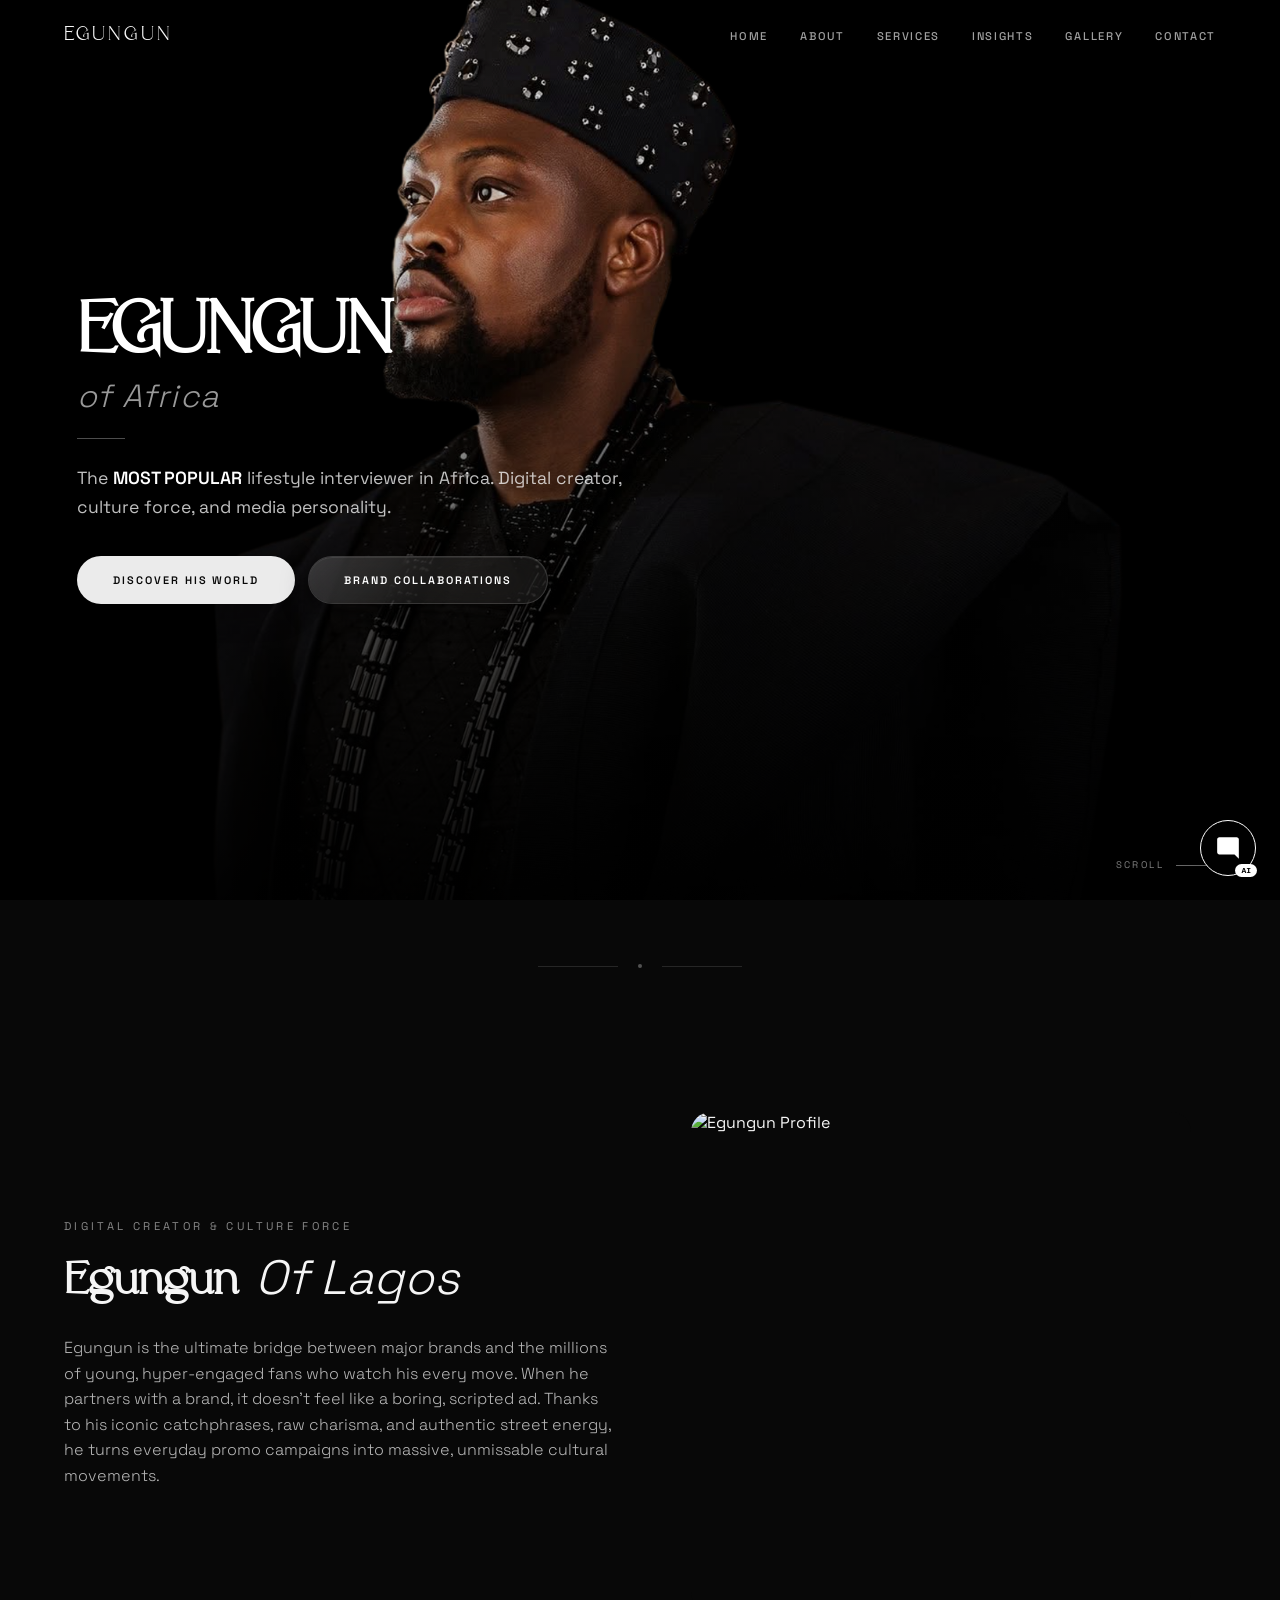
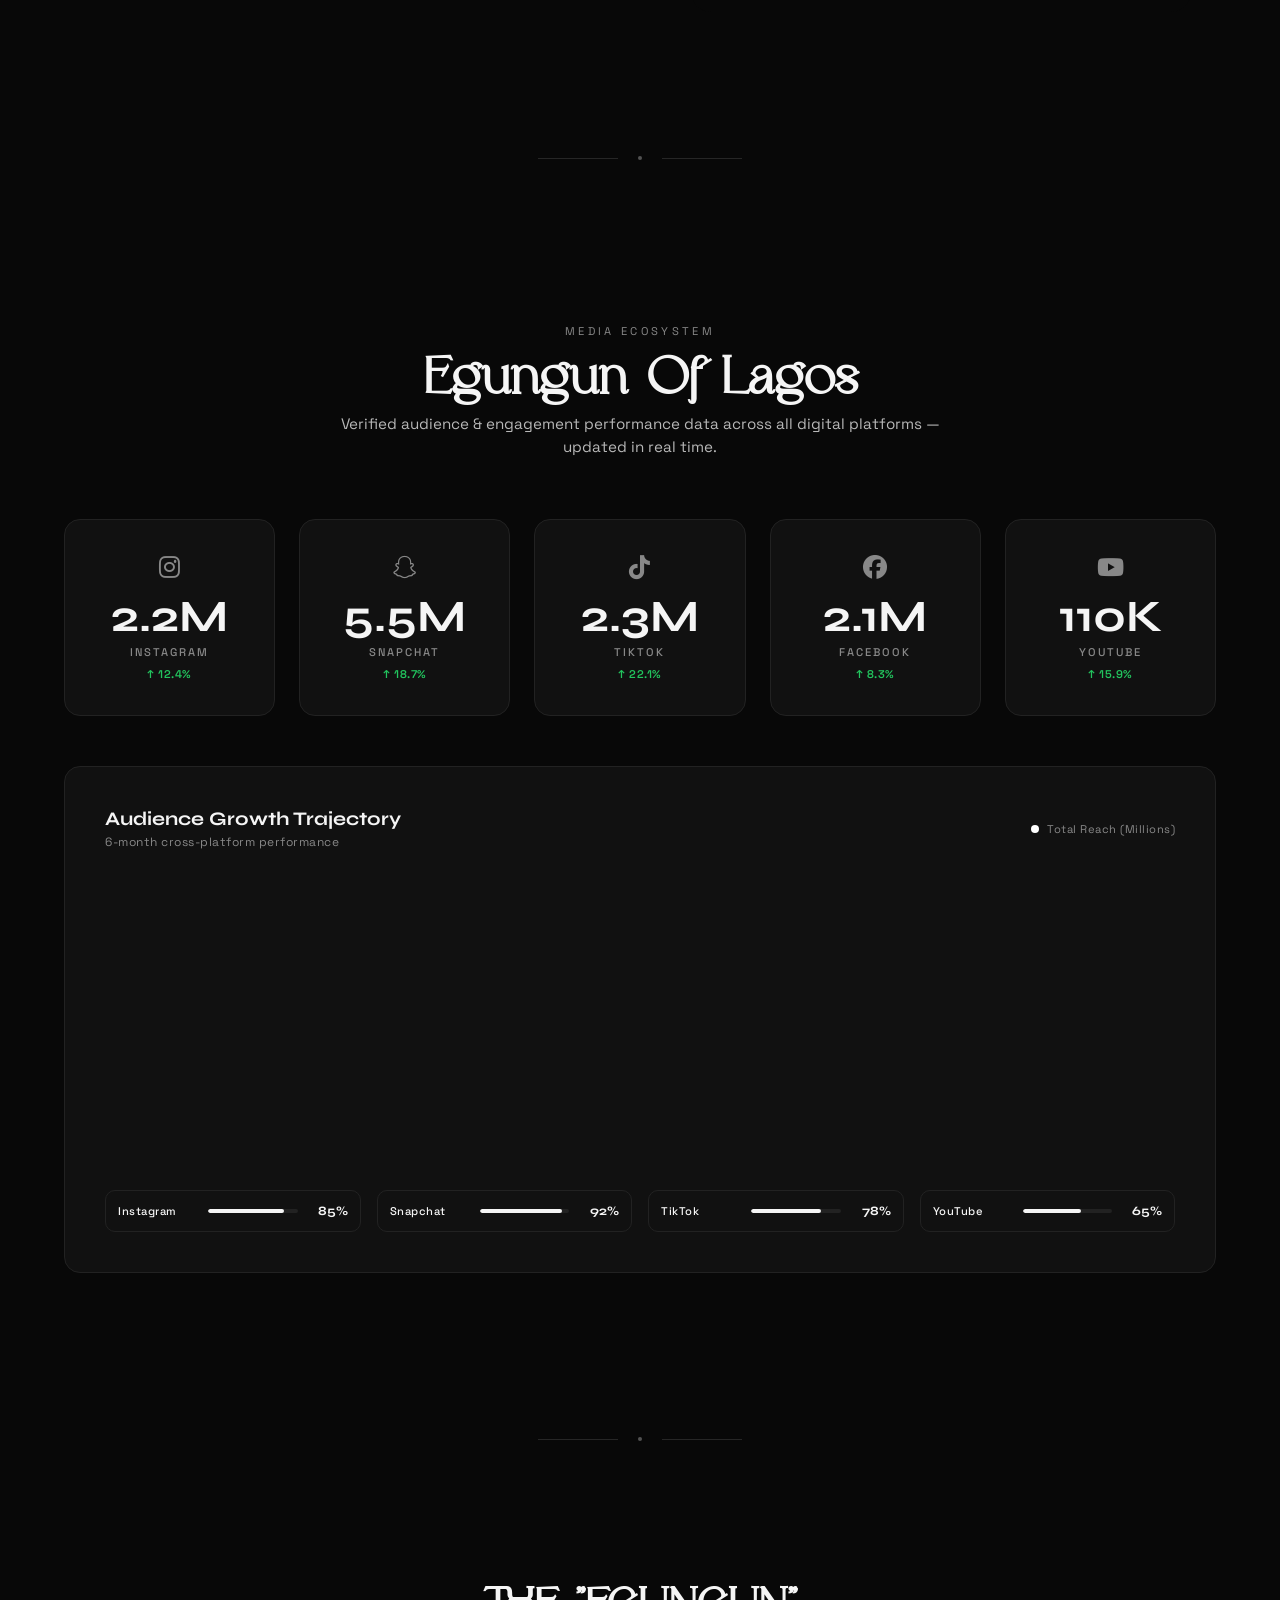
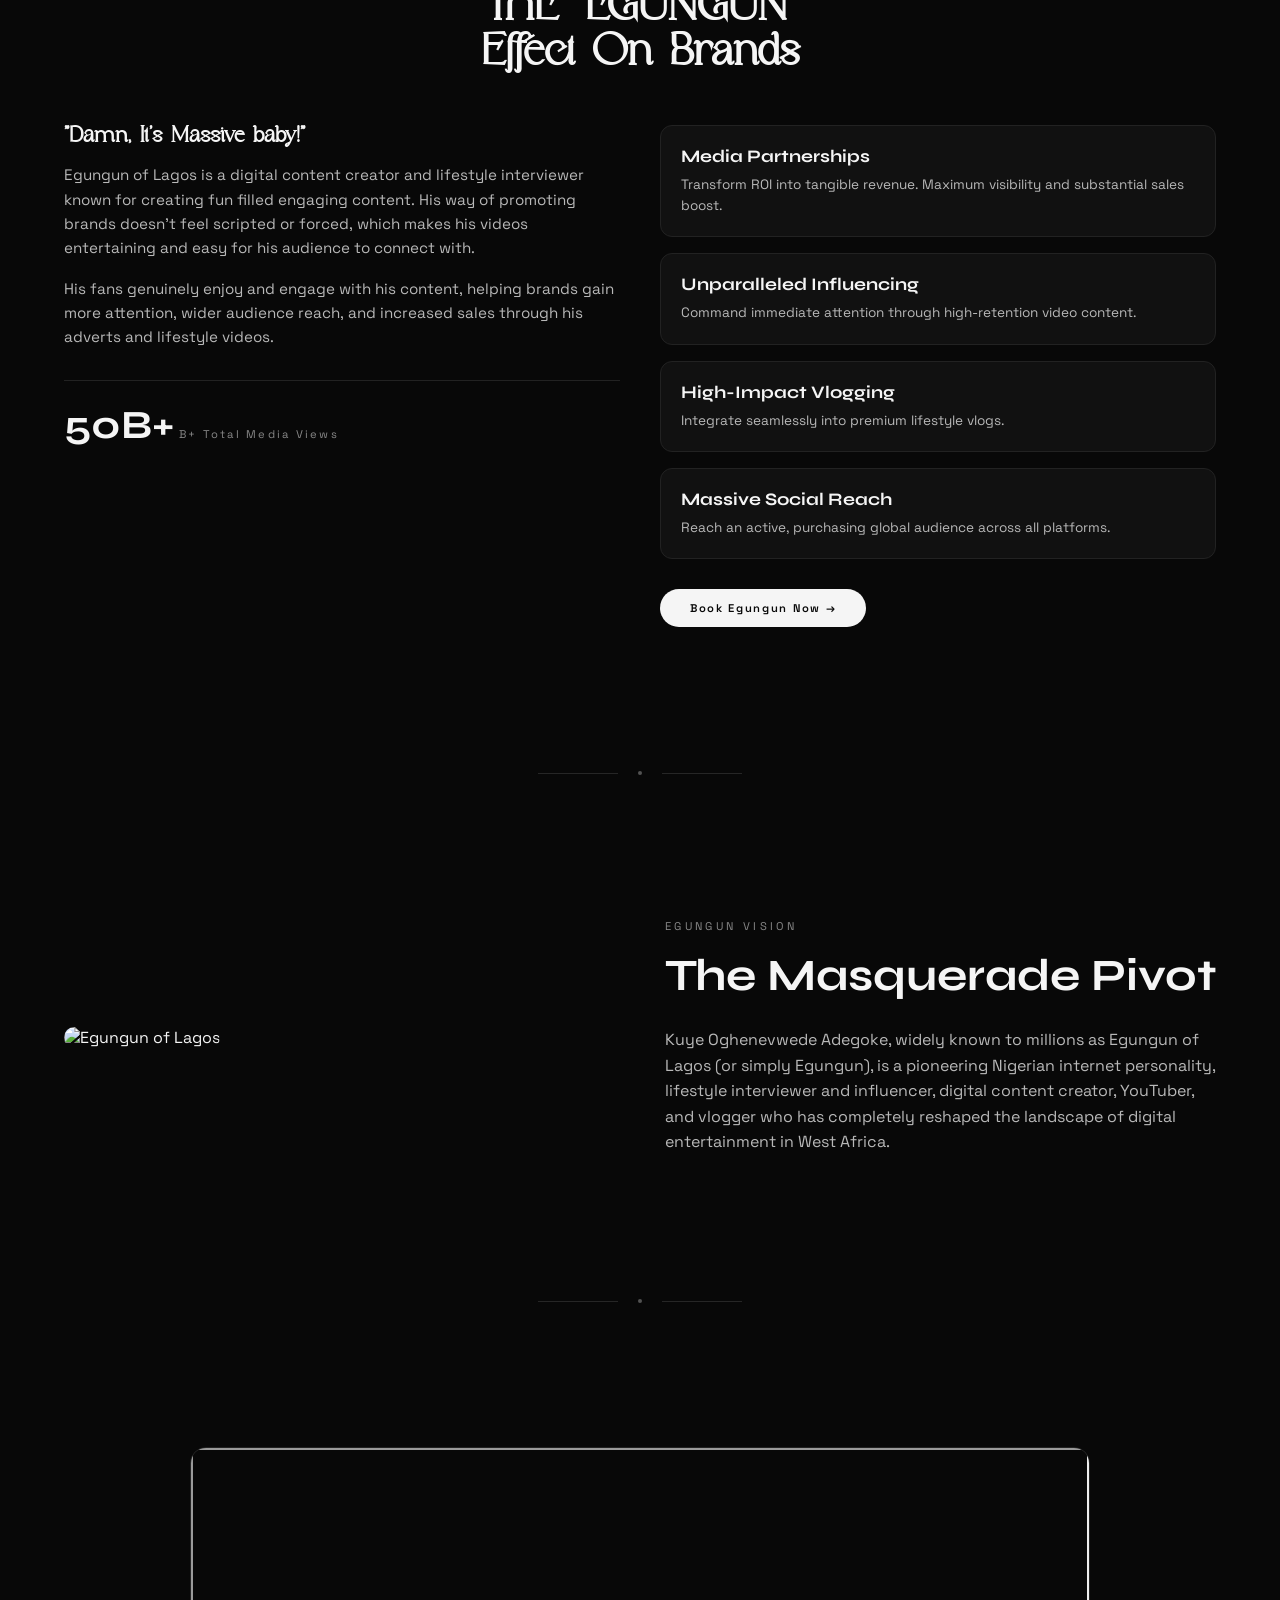
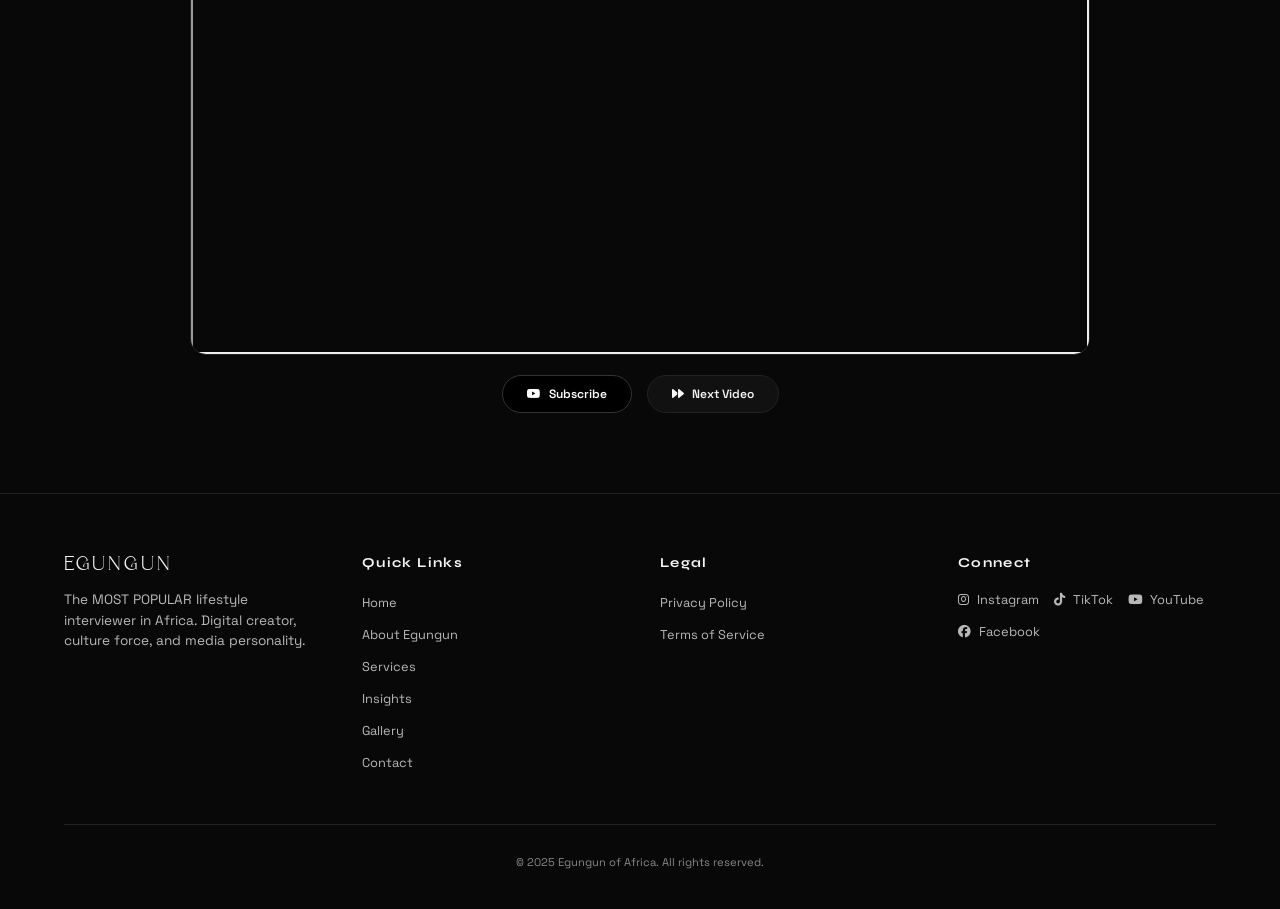
==== commit 6bbddaf1: "Update print statement from 'Hello' to 'Goodbye'" ====
--- a/index.html
+++ b/index.html
@@ -7,28 +7,21 @@
   <meta name="keywords" content="Egungun, Egungun of Lagos, African influencer, lifestyle interviewer, content creator, Nigeria" />
   <meta name="author" content="Egungun of Africa" />
   <title>Egungun of Africa | The Most Popular Lifestyle Interviewer</title>
-  
-  <!-- Preconnect to critical third parties EARLY -->
+
   <link rel="preconnect" href="https://cdnjs.cloudflare.com">
   <link rel="preconnect" href="https://fonts.googleapis.com">
   <link rel="preconnect" href="https://fonts.gstatic.com" crossorigin>
   <link rel="preconnect" href="https://www.youtube.com">
   <link rel="preconnect" href="https://imgur.com">
   <link rel="preconnect" href="https://yt3.googleusercontent.com">
-  
-  <!-- Defer non-critical CSS -->
+
   <link rel="stylesheet" href="https://cdnjs.cloudflare.com/ajax/libs/font-awesome/6.4.0/css/all.min.css" media="all" onload="this.media='all'">
   <link href="https://fonts.googleapis.com/css2?family=Space+Grotesk:wght@300;400;500;600;700&family=Syne:wght@400;500;600;700;800&family=Inter:wght@300;400;500;600;700;800&display=swap" rel="stylesheet">
-  
-  <!-- Load Chart.js with defer -->
+
   <script src="https://cdn.jsdelivr.net/npm/chart.js" defer></script>
-  
+
   <style>
-    * {
-      margin: 0;
-      padding: 0;
-      box-sizing: border-box;
-    }
+    * { margin: 0; padding: 0; box-sizing: border-box; }
 
     @font-face {
       font-family: 'Milchella';
@@ -38,36 +31,18 @@
       font-display: swap;
     }
 
-    /* LIGHT MODE (default) */
+    /* Permanent dark theme */
     :root {
-      --bg: #ffffff;
-      --text: #000000;
-      --gray-light: #e0e0e0;
+      --bg: #080808;
+      --bg-elevated: #111111;
+      --text: #f5f5f5;
+      --text-soft: #b8b8b8;
+      --gray-light: #222222;
       --gray-mid: #888888;
-      --fade-start: transparent;
-      --fade-mid: rgba(0,0,0,0.03);
-      --fade-dark: rgba(0,0,0,0.1);
-      --fade-deep: rgba(0,0,0,0.2);
-    }
-
-    @media (prefers-color-scheme: dark) {
-      :root {
-        --bg: #000000;
-        --text: #ffffff;
-        --gray-light: #222222;
-        --gray-mid: #777777;
-        --fade-start: transparent;
-        --fade-mid: rgba(0,0,0,0.4);
-        --fade-dark: rgba(0,0,0,0.75);
-        --fade-deep: rgba(0,0,0,0.95);
-      }
-    }
-
-    html {
-      scroll-behavior: smooth;
-      overflow-x: hidden;
-      width: 100%;
-    }
+      --ease: cubic-bezier(0.22, 1, 0.36, 1);
+    }
+
+    html { scroll-behavior: smooth; overflow-x: hidden; width: 100%; }
 
     body {
       background: var(--bg);
@@ -75,49 +50,71 @@
       font-family: 'Space Grotesk', sans-serif;
       overflow-x: hidden;
       width: 100%;
-    }
-
-    /* REVEAL ANIMATIONS */
+      -webkit-font-smoothing: antialiased;
+      -moz-osx-font-smoothing: grayscale;
+    }
+
+    /* Reveal */
     .reveal, .reveal-left, .reveal-right {
       opacity: 0;
-      transition: all 0.8s cubic-bezier(0.25, 0.46, 0.45, 0.94);
-    }
-    .reveal { transform: translateY(60px); }
-    .reveal-left { transform: translateX(-60px); }
-    .reveal-right { transform: translateX(60px); }
+      transition: opacity 0.9s var(--ease), transform 0.9s var(--ease);
+    }
+    .reveal { transform: translateY(40px); }
+    .reveal-left { transform: translateX(-40px); }
+    .reveal-right { transform: translateX(40px); }
     .reveal.active, .reveal-left.active, .reveal-right.active {
       opacity: 1;
       transform: translate(0, 0);
     }
-    .delay-1 { transition-delay: 0.1s; }
-    .delay-2 { transition-delay: 0.2s; }
-    .delay-3 { transition-delay: 0.3s; }
-    .delay-4 { transition-delay: 0.4s; }
-    .delay-5 { transition-delay: 0.5s; }
-
-    /* DIVIDER */
-    .section-divider { width: 100%; padding: 60px 0; text-align: center; }
-    .divider-line { width: 60px; height: 1px; background: var(--gray-mid); margin: 0 auto; opacity: 0.3; }
-    .divider-icon { margin: 16px auto; font-size: 0.8rem; color: var(--gray-mid); opacity: 0.5; }
-
-    /* NAVIGATION */
+    .delay-1 { transition-delay: 0.08s; }
+    .delay-2 { transition-delay: 0.16s; }
+    .delay-3 { transition-delay: 0.24s; }
+    .delay-4 { transition-delay: 0.32s; }
+    .delay-5 { transition-delay: 0.4s; }
+
+    /* Minimal editorial divider */
+    .section-divider {
+      width: 100%;
+      padding: 64px 0;
+      display: flex;
+      align-items: center;
+      justify-content: center;
+    }
+    .section-divider::before,
+    .section-divider::after {
+      content: '';
+      height: 1px;
+      flex: 1;
+      max-width: 80px;
+      background: rgba(255, 255, 255, 0.12);
+    }
+    .section-divider::before { margin-right: 20px; }
+    .section-divider::after { margin-left: 20px; }
+    .divider-dot {
+      width: 4px;
+      height: 4px;
+      border-radius: 50%;
+      background: rgba(255, 255, 255, 0.3);
+    }
+
+    /* Nav */
     .nav {
       position: fixed;
-      top: 0;
-      left: 0;
-      width: 100%;
+      top: 0; left: 0; width: 100%;
       padding: 1.5rem 4rem;
       display: flex;
       justify-content: space-between;
       align-items: center;
       z-index: 1000;
       background: transparent;
-      transition: all 0.5s ease;
+      transition: background 0.5s var(--ease), padding 0.5s var(--ease), border-color 0.5s var(--ease);
+      border-bottom: 1px solid transparent;
     }
     .nav.scrolled {
-      background: var(--bg);
-      backdrop-filter: blur(10px);
-      border-bottom: 1px solid var(--gray-light);
+      background: rgba(8, 8, 8, 0.7);
+      backdrop-filter: blur(20px);
+      -webkit-backdrop-filter: blur(20px);
+      border-bottom: 1px solid rgba(255, 255, 255, 0.08);
       padding: 1rem 4rem;
     }
     .nav__logo {
@@ -127,11 +124,7 @@
       color: var(--text);
       text-decoration: none;
     }
-    .nav__links {
-      display: flex;
-      gap: 2rem;
-      list-style: none;
-    }
+    .nav__links { display: flex; gap: 2rem; list-style: none; }
     .nav__links a {
       color: var(--text);
       text-decoration: none;
@@ -139,317 +132,208 @@
       letter-spacing: 0.15em;
       text-transform: uppercase;
       font-weight: 500;
-      opacity: 0.7;
-      transition: all 0.3s ease;
+      opacity: 0.65;
+      transition: opacity 0.3s var(--ease);
     }
     .nav__links a:hover { opacity: 1; }
-    .nav__hamburger {
-      display: none;
-      flex-direction: column;
-      gap: 6px;
-      cursor: pointer;
-    }
-    .nav__hamburger span {
-      width: 28px;
-      height: 2px;
-      background: var(--text);
-      transition: all 0.3s ease;
-    }
-
-    /* HERO SECTION */
+    .nav__hamburger { display: none; flex-direction: column; gap: 6px; cursor: pointer; }
+    .nav__hamburger span { width: 28px; height: 2px; background: var(--text); transition: all 0.3s var(--ease); }
+
+    /* ============ HERO ============ */
     .hero {
       position: relative;
       width: 100%;
       min-height: 100vh;
+      min-height: 100svh;
       overflow: hidden;
-      background: #000000 !important;
-    }
-    
-    .hero-image-container {
+      display: flex;
+      align-items: flex-end;
+      background: #000;
+    }
+
+    .hero-bg {
+      position: absolute;
+      inset: 0;
+      z-index: 1;
+    }
+    .hero-bg img {
+      width: 100%;
+      height: 100%;
+      object-fit: cover;
+      object-position: center 20%;
+      display: block;
+    }
+    .hero-bg::after {
+      content: '';
+      position: absolute;
+      inset: 0;
+      background: linear-gradient(
+        to top,
+        rgba(0, 0, 0, 0.96) 0%,
+        rgba(0, 0, 0, 0.75) 30%,
+        rgba(0, 0, 0, 0.25) 65%,
+        rgba(0, 0, 0, 0.1) 100%
+      );
+    }
+
+    .hero-content {
       position: relative;
+      z-index: 2;
       width: 100%;
-      min-height: 100vh;
-    }
-    
-    .hero-image-container img {
-      width: 100%;
-      height: auto;
-      display: block;
-    }
-    
-    .hero-fade {
-      position: absolute;
-      bottom: 0;
-      left: 0;
-      width: 100%;
-      height: 55%;
-      background: linear-gradient(to bottom, 
-        var(--fade-start) 0%, 
-        var(--fade-mid) 30%, 
-        var(--fade-dark) 60%, 
-        var(--fade-deep) 100%);
-      pointer-events: none;
-      z-index: 1;
-    }
-    
-    .hero-content {
-      position: absolute;
-      top: 50%;
-      left: 0;
-      right: 0;
-      transform: translateY(-50%);
-      text-align: center;
-      z-index: 2;
-      padding: 0 20px;
-    }
-    
+      max-width: 1200px;
+      margin: 0 auto;
+      padding: 0 5% 90px;
+    }
+
     .hero-title {
       font-family: 'Milchella', 'Syne', serif;
-      font-size: clamp(3rem, 12vw, 5.5rem);
-      line-height: 1.1;
+      font-size: clamp(3rem, 11vw, 6.5rem);
+      line-height: 0.98;
       color: #ffffff;
-      margin-bottom: 1rem;
-      text-shadow: 0 2px 20px rgba(0,0,0,0.5);
-    }
-    
+      margin-bottom: 0.4rem;
+      letter-spacing: -0.01em;
+    }
     .hero-title span {
       display: block;
       font-style: italic;
-      font-size: clamp(1.3rem, 5vw, 2.2rem);
+      font-size: clamp(1.1rem, 3.5vw, 2rem);
       font-family: 'Space Grotesk', sans-serif;
       font-weight: 300;
-      opacity: 0.9;
-    }
-    
+      color: rgba(255, 255, 255, 0.6);
+      letter-spacing: 0.04em;
+      margin-top: 0.6rem;
+    }
+
     .hero-divider {
-      width: 60px;
+      width: 48px;
       height: 1px;
-      background: rgba(255,255,255,0.6);
-      margin: 1.2rem auto;
-    }
-    
+      background: rgba(255, 255, 255, 0.3);
+      margin: 1.6rem 0;
+    }
+
     .hero-desc {
       font-family: 'Space Grotesk', sans-serif;
-      font-size: clamp(1rem, 4vw, 1.2rem);
+      font-size: clamp(0.95rem, 2.4vw, 1.1rem);
       line-height: 1.6;
-      color: rgba(255,255,255,0.85);
-      max-width: 550px;
-      margin: 0 auto;
+      color: rgba(255, 255, 255, 0.75);
+      max-width: 520px;
       font-weight: 400;
-      text-shadow: 0 1px 10px rgba(0,0,0,0.3);
-    }
-    
-    .hero-desc strong {
-      color: #ffffff;
-      font-weight: 600;
-    }
-    
+    }
+    .hero-desc strong { color: #ffffff; font-weight: 600; }
+
+    /* Glass buttons — refined */
     .hero-buttons {
       display: flex;
-      gap: 1rem;
-      justify-content: center;
-      margin-top: 2rem;
+      gap: 0.8rem;
+      margin-top: 2.2rem;
       flex-wrap: wrap;
     }
-    
     .hero-btn {
-      padding: 0.8rem 2rem;
+      display: inline-flex;
+      align-items: center;
+      gap: 10px;
+      padding: 1rem 2.2rem;
       font-family: 'Space Grotesk', sans-serif;
-      font-size: 0.7rem;
+      font-size: 0.68rem;
       font-weight: 600;
-      letter-spacing: 0.15em;
+      letter-spacing: 0.18em;
       text-transform: uppercase;
       text-decoration: none;
-      transition: all 0.3s ease;
-      cursor: pointer;
-    }
-    
+      border-radius: 999px;
+      color: #ffffff;
+      background: rgba(255, 255, 255, 0.06);
+      border: 1px solid rgba(255, 255, 255, 0.15);
+      backdrop-filter: blur(18px) saturate(140%);
+      -webkit-backdrop-filter: blur(18px) saturate(140%);
+      box-shadow: 0 8px 28px rgba(0, 0, 0, 0.35), inset 0 1px 0 rgba(255, 255, 255, 0.08);
+      transition: background 0.35s var(--ease), border-color 0.35s var(--ease),
+                  transform 0.35s var(--ease), box-shadow 0.35s var(--ease);
+      position: relative;
+      overflow: hidden;
+    }
+    .hero-btn::before {
+      content: '';
+      position: absolute;
+      inset: 0;
+      border-radius: inherit;
+      background: linear-gradient(135deg, rgba(255,255,255,0.14), rgba(255,255,255,0.02) 50%, transparent 70%);
+      pointer-events: none;
+    }
+    .hero-btn:hover {
+      background: rgba(255, 255, 255, 0.14);
+      border-color: rgba(255, 255, 255, 0.35);
+      transform: translateY(-2px);
+      box-shadow: 0 14px 40px rgba(0, 0, 0, 0.5), inset 0 1px 0 rgba(255, 255, 255, 0.12);
+    }
     .hero-btn-primary {
+      background: rgba(255, 255, 255, 0.92);
+      color: #080808;
+      border-color: transparent;
+      box-shadow: 0 8px 28px rgba(0, 0, 0, 0.4);
+    }
+    .hero-btn-primary::before { display: none; }
+    .hero-btn-primary:hover {
       background: #ffffff;
-      color: #000000;
-      border: none;
-    }
-    
-    .hero-btn-primary:hover {
-      opacity: 0.85;
-      transform: translateY(-2px);
-    }
-    
-    .hero-btn-secondary {
-      background: transparent;
-      color: #ffffff;
-      border: 1px solid rgba(255,255,255,0.4);
-    }
-    
-    .hero-btn-secondary:hover {
-      border-color: #ffffff;
-      background: rgba(255,255,255,0.1);
-      transform: translateY(-2px);
-    }
-    
+      border-color: transparent;
+      box-shadow: 0 14px 40px rgba(0, 0, 0, 0.55);
+    }
+
     .hero-scroll {
       position: absolute;
-      bottom: 2rem;
-      left: 50%;
-      transform: translateX(-50%);
-      text-align: center;
-      z-index: 2;
+      bottom: 1.8rem;
+      right: 5%;
+      z-index: 3;
       cursor: pointer;
-      transition: opacity 0.3s ease;
-    }
-    .hero-scroll:hover {
-      opacity: 0.7;
+      display: flex;
+      align-items: center;
+      gap: 12px;
+      transition: opacity 0.3s var(--ease);
+    }
+    .hero-scroll:hover { opacity: 0.6; }
+    .hero-scroll span {
+      font-family: 'Space Grotesk', sans-serif;
+      font-size: 0.6rem;
+      letter-spacing: 0.25em;
+      text-transform: uppercase;
+      color: rgba(255, 255, 255, 0.5);
     }
     .hero-scroll-line {
-      width: 1px;
-      height: 50px;
-      background: rgba(255,255,255,0.6);
-      margin: 0 auto;
-      animation: scrollBounce 2s ease infinite;
-    }
-    
-    @keyframes scrollBounce {
-      0%, 100% {
-        transform: translateY(0);
-        opacity: 0.6;
-      }
-      50% {
-        transform: translateY(8px);
-        opacity: 1;
-      }
-    }
-
-    .hero .hero-title {
-      color: #ffffff !important;
-      text-shadow: 0 2px 20px rgba(0,0,0,0.5) !important;
-    }
-
-    .hero .hero-title span {
-      color: rgba(255,255,255,0.7) !important;
-    }
-
-    .hero .hero-divider {
-      background: rgba(255,255,255,0.6) !important;
-    }
-
-    .hero .hero-desc {
-      color: rgba(255,255,255,0.85) !important;
-      text-shadow: 0 1px 10px rgba(0,0,0,0.3) !important;
-    }
-
-    .hero .hero-desc strong {
-      color: #ffffff !important;
-    }
-
-    .hero .hero-btn-primary {
-      background: #ffffff !important;
-      color: #000000 !important;
-    }
-
-    .hero .hero-btn-secondary {
-      color: #ffffff !important;
-      border: 1px solid rgba(255,255,255,0.4) !important;
-    }
-
-    .hero .hero-btn-secondary:hover {
-      border-color: #ffffff !important;
-      background: rgba(255,255,255,0.1) !important;
-    }
-
-    .hero .hero-scroll-line {
-      background: rgba(255,255,255,0.6) !important;
-    }
-
+      width: 40px;
+      height: 1px;
+      background: rgba(255, 255, 255, 0.4);
+      position: relative;
+      overflow: hidden;
+    }
+    .hero-scroll-line::after {
+      content: '';
+      position: absolute;
+      top: 0; left: -100%;
+      width: 100%; height: 100%;
+      background: #ffffff;
+      animation: scrollSlide 2.2s var(--ease) infinite;
+    }
+    @keyframes scrollSlide {
+      0% { left: -100%; }
+      50% { left: 0; }
+      100% { left: 100%; }
+    }
+
+    /* Desktop hero */
     @media (min-width: 992px) {
-      .hero {
-        min-height: 100vh;
-        display: flex;
-        align-items: center;
-        background: var(--bg) !important;
-      }
-      
-      .hero-image-container {
-        position: absolute;
-        top: 0;
-        right: 0;
-        width: 55%;
-        min-height: 100vh;
-        display: flex;
-        align-items: center;
-      }
-      
-      .hero-image-container img {
-        width: 100%;
-        height: auto;
-        object-fit: cover;
-        min-height: 100vh;
-      }
-      
-      .hero-fade {
-        display: none;
-      }
-      
+      .hero { align-items: center; }
       .hero-content {
-        position: relative;
-        top: auto;
-        left: auto;
-        right: auto;
-        transform: none;
-        text-align: left;
-        width: 45%;
-        padding: 0 5% 0 8%;
-        background: transparent;
-      }
-      
+        padding: 0 5% 0 6%;
+        max-width: 1200px;
+        margin: 0;
+      }
       .hero-title {
-        color: var(--text) !important;
-        text-shadow: none !important;
-        font-size: 5rem;
-      }
-      
-      .hero-title span {
-        color: var(--gray-mid) !important;
-      }
-      
-      .hero-divider {
-        margin: 1.5rem 0;
-        background: var(--text) !important;
-      }
-      
-      .hero-desc {
-        color: var(--gray-mid) !important;
-        text-shadow: none !important;
-        margin: 0 0 2rem 0;
-        font-size: 1.1rem;
-      }
-      
-      .hero-desc strong {
-        color: var(--text) !important;
-      }
-      
-      .hero-buttons {
-        justify-content: flex-start;
-      }
-      
-      .hero-btn-primary {
-        background: var(--text) !important;
-        color: var(--bg) !important;
-      }
-      
-      .hero-btn-secondary {
-        color: var(--text) !important;
-        border: 1px solid var(--gray-light) !important;
-      }
-      
-      .hero-btn-secondary:hover {
-        border-color: var(--text) !important;
-      }
-      
-      .hero-scroll-line {
-        background: var(--text) !important;
-      }
-    }
-
+        font-size: clamp(4rem, 6vw, 6rem);
+        max-width: 560px;
+      }
+      .hero-content > * { max-width: 560px; }
+    }
+
+    /* ============ REST OF PAGE ============ */
     .creator-section { padding: 80px 5%; background: var(--bg); }
     .creator-container { max-width: 1200px; margin: 0 auto; }
     .creator-layout { display: flex; gap: 50px; align-items: center; flex-wrap: wrap; }
@@ -478,7 +362,7 @@
       font-family: 'Space Grotesk', sans-serif;
       font-size: 1rem;
       line-height: 1.6;
-      color: var(--gray-mid);
+      color: var(--text-soft);
       margin-bottom: 1rem;
       font-weight: 300;
     }
@@ -496,44 +380,45 @@
       margin: 0 auto;
       overflow: hidden;
       background: var(--bg);
+      border-radius: 20px;
     }
     .gallery-image {
       width: 100%;
       height: auto;
       display: block;
-      transition: opacity 0.6s ease;
-    }
-
-    .stats-wrapper { padding: 100px 5%; background: var(--bg); border-top: 1px solid var(--gray-light); border-bottom: 1px solid var(--gray-light); }
+      transition: opacity 0.6s var(--ease);
+    }
+
+    .stats-wrapper { padding: 100px 5%; background: var(--bg); }
     .dashboard-container { max-width: 1200px; margin: 0 auto; }
     .dashboard-header { text-align: center; margin-bottom: 60px; }
     .dashboard-badge { font-family: 'Space Grotesk', sans-serif; font-size: 0.7rem; letter-spacing: 0.3em; color: var(--gray-mid); margin-bottom: 1rem; text-transform: uppercase; }
     .title-main { font-family: 'Milchella', 'Syne', serif; font-size: clamp(2rem, 6vw, 3.5rem); color: var(--text); margin-bottom: 0.5rem; }
-    .title-sub { font-family: 'Space Grotesk', sans-serif; font-size: 0.95rem; color: var(--gray-mid); max-width: 600px; margin: 0 auto; line-height: 1.5; }
+    .title-sub { font-family: 'Space Grotesk', sans-serif; font-size: 0.95rem; color: var(--text-soft); max-width: 600px; margin: 0 auto; line-height: 1.5; }
     .stats-grid { display: grid; grid-template-columns: repeat(auto-fit, minmax(200px, 1fr)); gap: 24px; margin-bottom: 50px; }
-    .stat-card { background: var(--bg); border: 1px solid var(--gray-light); padding: 32px 24px; text-align: center; transition: all 0.4s cubic-bezier(0.25, 0.46, 0.45, 0.94); position: relative; overflow: hidden; }
-    .stat-card::before { content: ''; position: absolute; top: 0; left: 0; width: 100%; height: 3px; background: var(--text); transform: scaleX(0); transform-origin: left; transition: transform 0.4s ease; }
+    .stat-card { background: var(--bg-elevated); border: 1px solid var(--gray-light); padding: 32px 24px; text-align: center; transition: all 0.45s var(--ease); position: relative; overflow: hidden; border-radius: 16px; }
+    .stat-card::before { content: ''; position: absolute; top: 0; left: 0; width: 100%; height: 2px; background: var(--text); transform: scaleX(0); transform-origin: left; transition: transform 0.45s var(--ease); }
     .stat-card:hover::before { transform: scaleX(1); }
-    .stat-card:hover { transform: translateY(-8px); border-color: var(--text); box-shadow: 0 20px 40px rgba(0,0,0,0.05); }
-    .stat-icon { font-size: 1.5rem; margin-bottom: 12px; color: var(--gray-mid); transition: color 0.3s ease; }
+    .stat-card:hover { transform: translateY(-6px); border-color: rgba(255,255,255,0.2); box-shadow: 0 20px 40px rgba(0,0,0,0.35); }
+    .stat-icon { font-size: 1.5rem; margin-bottom: 12px; color: var(--gray-mid); transition: color 0.35s var(--ease); }
     .stat-card:hover .stat-icon { color: var(--text); }
     .stat-number { font-family: 'Syne', sans-serif; font-size: 2.8rem; font-weight: 700; color: var(--text); line-height: 1; margin-bottom: 6px; }
     .stat-label { font-family: 'Space Grotesk', sans-serif; font-size: 0.7rem; color: var(--gray-mid); text-transform: uppercase; letter-spacing: 2px; font-weight: 500; }
     .stat-growth { display: inline-block; margin-top: 8px; font-family: 'Space Grotesk', sans-serif; font-size: 0.7rem; color: #22c55e; font-weight: 600; letter-spacing: 0.5px; }
-    .chart-container { background: var(--bg); border: 1px solid var(--gray-light); padding: 40px; margin-top: 20px; transition: all 0.3s ease; }
-    .chart-container:hover { border-color: var(--text); }
+    .chart-container { background: var(--bg-elevated); border: 1px solid var(--gray-light); padding: 40px; margin-top: 20px; transition: all 0.35s var(--ease); border-radius: 16px; }
+    .chart-container:hover { border-color: rgba(255,255,255,0.15); }
     .chart-header { display: flex; justify-content: space-between; align-items: center; margin-bottom: 30px; flex-wrap: wrap; gap: 15px; }
     .chart-title-group h3 { font-family: 'Syne', sans-serif; font-size: 1.2rem; font-weight: 700; color: var(--text); margin-bottom: 4px; }
     .chart-title-group p { font-family: 'Space Grotesk', sans-serif; font-size: 0.75rem; color: var(--gray-mid); letter-spacing: 0.5px; }
     .chart-legend { display: flex; gap: 20px; }
     .legend-item { display: flex; align-items: center; gap: 8px; font-family: 'Space Grotesk', sans-serif; font-size: 0.7rem; color: var(--gray-mid); letter-spacing: 0.5px; }
     .legend-dot { width: 8px; height: 8px; border-radius: 50%; }
-    .legend-dot.growth { background: #000000; }
+    .legend-dot.growth { background: #ffffff; }
     .chart-wrapper { position: relative; width: 100%; height: 280px; }
     canvas { width: 100% !important; height: 100% !important; }
     .platform-breakdown { display: grid; grid-template-columns: repeat(auto-fit, minmax(150px, 1fr)); gap: 16px; margin-top: 30px; }
-    .platform-item { display: flex; align-items: center; gap: 10px; padding: 12px; border: 1px solid var(--gray-light); transition: all 0.3s ease; }
-    .platform-item:hover { border-color: var(--text); transform: translateX(5px); }
+    .platform-item { display: flex; align-items: center; gap: 10px; padding: 12px; border: 1px solid var(--gray-light); transition: all 0.35s var(--ease); border-radius: 10px; }
+    .platform-item:hover { border-color: rgba(255,255,255,0.18); transform: translateX(4px); }
     .platform-bar { flex: 1; height: 4px; background: var(--gray-light); border-radius: 2px; overflow: hidden; }
     .platform-fill { height: 100%; background: var(--text); border-radius: 2px; transition: width 1.2s cubic-bezier(0.2, 0.9, 0.4, 1.1); width: 0%; }
     .platform-name { font-family: 'Space Grotesk', sans-serif; font-size: 0.7rem; letter-spacing: 0.5px; color: var(--text); min-width: 80px; font-weight: 500; }
@@ -543,68 +428,71 @@
     .effect-title { font-family: 'Milchella', 'Syne', serif; font-size: clamp(1.8rem, 5vw, 3rem); color: var(--text); }
     .effect-grid { display: grid; grid-template-columns: repeat(auto-fit, minmax(300px, 1fr)); gap: 40px; max-width: 1200px; margin: 0 auto; }
     .effect-persona h3 { font-family: 'Milchella', 'Syne', serif; font-size: 1.5rem; margin-bottom: 1rem; color: var(--text); }
-    .effect-text { font-family: 'Space Grotesk', sans-serif; font-size: 0.95rem; line-height: 1.6; color: var(--gray-mid); margin-bottom: 1rem; }
+    .effect-text { font-family: 'Space Grotesk', sans-serif; font-size: 0.95rem; line-height: 1.6; color: var(--text-soft); margin-bottom: 1rem; }
     .live-metric { margin-top: 30px; padding-top: 20px; border-top: 1px solid var(--gray-light); }
     .metric-number-group { display: flex; align-items: baseline; gap: 5px; flex-wrap: wrap; }
     .metric-num { font-family: 'Syne', sans-serif; font-size: 2.5rem; font-weight: 700; color: var(--text); }
     .metric-lbl { font-family: 'Space Grotesk', sans-serif; font-size: 0.7rem; letter-spacing: 0.2em; color: var(--gray-mid); }
     .hyper-cards-container { display: flex; flex-direction: column; gap: 16px; }
-    .hyper-card { background: var(--bg); padding: 20px; border: 1px solid var(--gray-light); transition: all 0.3s ease; }
-    .hyper-card:hover { transform: translateX(5px); border-color: var(--text); }
+    .hyper-card { background: var(--bg-elevated); padding: 20px; border: 1px solid var(--gray-light); transition: all 0.35s var(--ease); border-radius: 12px; }
+    .hyper-card:hover { transform: translateX(4px); border-color: rgba(255,255,255,0.18); }
     .hyper-card h4 { font-family: 'Syne', sans-serif; font-size: 1.1rem; font-weight: 700; margin-bottom: 8px; color: var(--text); }
-    .hyper-card p { font-family: 'Space Grotesk', sans-serif; font-size: 0.85rem; color: var(--gray-mid); line-height: 1.5; }
-    .magnetic-btn-wrapper { display: inline-block; margin-top: 30px; padding: 12px 30px; background: var(--text); color: var(--bg); text-decoration: none; font-family: 'Space Grotesk', sans-serif; font-size: 0.7rem; font-weight: 600; letter-spacing: 0.15em; transition: all 0.3s ease; }
+    .hyper-card p { font-family: 'Space Grotesk', sans-serif; font-size: 0.85rem; color: var(--text-soft); line-height: 1.5; }
+    .magnetic-btn-wrapper { display: inline-block; margin-top: 30px; padding: 12px 30px; background: var(--text); color: var(--bg); text-decoration: none; font-family: 'Space Grotesk', sans-serif; font-size: 0.7rem; font-weight: 600; letter-spacing: 0.15em; transition: all 0.35s var(--ease); border-radius: 999px; }
     .magnetic-btn-wrapper:hover { transform: translateY(-3px); opacity: 0.9; }
-    .pivot-section { padding: 80px 5%; background: var(--bg); border-top: 1px solid var(--gray-light); border-bottom: 1px solid var(--gray-light); }
+    .pivot-section { padding: 80px 5%; background: var(--bg); }
     .pivot-container { max-width: 1200px; margin: 0 auto; }
     .pivot-layout { display: flex; align-items: center; gap: 50px; flex-wrap: wrap; }
     .pivot-content { flex: 1; min-width: 280px; }
     .pivot-image { flex: 1; min-width: 280px; }
-    .pivot-image img { width: 100%; height: auto; }
+    .pivot-image img { width: 100%; height: auto; border-radius: 16px; }
     .pivot-badge { font-family: 'Space Grotesk', sans-serif; font-size: 0.7rem; letter-spacing: 0.3em; color: var(--gray-mid); margin-bottom: 1rem; text-transform: uppercase; }
     .pivot-title { font-family: 'Syne', sans-serif; font-size: clamp(1.8rem, 5vw, 2.8rem); font-weight: 700; line-height: 1.2; color: var(--text); margin-bottom: 1.5rem; }
-    .pivot-description { font-family: 'Space Grotesk', sans-serif; font-size: 1rem; line-height: 1.6; color: var(--gray-mid); }
+    .pivot-description { font-family: 'Space Grotesk', sans-serif; font-size: 1rem; line-height: 1.6; color: var(--text-soft); }
     .video-section { padding: 80px 5%; background: var(--bg); }
     .video-card { max-width: 900px; margin: 0 auto; }
-    .video-viewport { position: relative; padding-bottom: 56.25%; height: 0; overflow: hidden; border: 1px solid var(--gray-light); }
+    .video-viewport { position: relative; padding-bottom: 56.25%; height: 0; overflow: hidden; border: 1px solid var(--gray-light); border-radius: 16px; }
     .video-viewport iframe { position: absolute; top: 0; left: 0; width: 100%; height: 100%; }
     .control-panel { display: flex; justify-content: center; margin-top: 20px; }
     .btn-group { display: flex; gap: 15px; flex-wrap: wrap; justify-content: center; }
-    .action-btn { display: inline-flex; align-items: center; gap: 8px; background: var(--bg); border: 1px solid var(--gray-light); padding: 10px 24px; font-size: 0.75rem; font-weight: 600; color: var(--text); border-radius: 0px; cursor: pointer; transition: all 0.3s ease; text-decoration: none; font-family: 'Space Grotesk', sans-serif; }
-    .subscribe-btn { background: #000000; border-color: #000000; color: white; }
-    .subscribe-btn:hover { opacity: 0.8; transform: translateY(-2px); }
+    .action-btn { display: inline-flex; align-items: center; gap: 8px; background: var(--bg-elevated); border: 1px solid var(--gray-light); padding: 10px 24px; font-size: 0.75rem; font-weight: 600; color: var(--text); border-radius: 999px; cursor: pointer; transition: all 0.35s var(--ease); text-decoration: none; font-family: 'Space Grotesk', sans-serif; }
+    .subscribe-btn { background: #000000; border-color: #333333; color: white; }
+    .subscribe-btn:hover { opacity: 0.85; transform: translateY(-2px); }
     .next-btn:hover { background: var(--text); color: var(--bg); transform: translateY(-2px); }
     .footer { background: var(--bg); border-top: 1px solid var(--gray-light); padding: 60px 5% 40px; }
     .footer-container { max-width: 1200px; margin: 0 auto; }
     .footer-grid { display: grid; grid-template-columns: repeat(auto-fit, minmax(200px, 1fr)); gap: 40px; margin-bottom: 40px; }
     .footer-brand .footer-logo { font-family: 'Milchella', 'Syne', serif; font-size: 1.3rem; letter-spacing: 0.15em; color: var(--text); text-decoration: none; display: inline-block; margin-bottom: 1rem; }
-    .footer-brand p { font-family: 'Space Grotesk', sans-serif; font-size: 0.85rem; color: var(--gray-mid); line-height: 1.5; }
+    .footer-brand p { font-family: 'Space Grotesk', sans-serif; font-size: 0.85rem; color: var(--text-soft); line-height: 1.5; }
     .footer-col h4 { font-family: 'Syne', sans-serif; font-size: 0.85rem; font-weight: 700; letter-spacing: 0.1em; margin-bottom: 1.2rem; color: var(--text); }
     .footer-col ul { list-style: none; }
     .footer-col li { margin-bottom: 0.7rem; }
-    .footer-col a { font-family: 'Space Grotesk', sans-serif; color: var(--gray-mid); text-decoration: none; font-size: 0.8rem; transition: all 0.3s ease; }
+    .footer-col a { font-family: 'Space Grotesk', sans-serif; color: var(--text-soft); text-decoration: none; font-size: 0.8rem; transition: all 0.35s var(--ease); }
     .footer-col a:hover { color: var(--text); }
     .social-links { display: flex; gap: 15px; flex-wrap: wrap; }
-    .social-link { display: inline-flex; align-items: center; gap: 8px; color: var(--gray-mid); text-decoration: none; font-family: 'Space Grotesk', sans-serif; font-size: 0.75rem; transition: all 0.3s ease; }
+    .social-link { display: inline-flex; align-items: center; gap: 8px; color: var(--text-soft); text-decoration: none; font-family: 'Space Grotesk', sans-serif; font-size: 0.75rem; transition: all 0.35s var(--ease); }
     .social-link:hover { color: var(--text); }
     .footer-bottom { text-align: center; padding-top: 30px; border-top: 1px solid var(--gray-light); font-family: 'Space Grotesk', sans-serif; font-size: 0.7rem; color: var(--gray-mid); }
-    
+
     @media (max-width: 968px) {
       .nav { padding: 1.2rem 1.5rem; }
       .nav.scrolled { padding: 0.8rem 1.5rem; }
       .nav__hamburger { display: flex; }
       .nav__links {
         position: fixed;
-        top: 70px;
+        top: 0;
         left: -100%;
         width: 100%;
-        height: calc(100vh - 70px);
-        background: var(--bg);
+        height: 100vh;
+        background: rgba(8, 8, 8, 0.97);
+        backdrop-filter: blur(20px);
+        -webkit-backdrop-filter: blur(20px);
         flex-direction: column;
         align-items: center;
         justify-content: center;
-        transition: left 0.3s;
-        gap: 1.5rem;
+        transition: left 0.4s var(--ease);
+        gap: 1.8rem;
+        z-index: 999;
       }
       .nav__links.active { left: 0; }
       .creator-layout { flex-direction: column; text-align: center; }
@@ -613,6 +501,7 @@
       .chart-container { padding: 24px; }
       .chart-header { flex-direction: column; align-items: flex-start; }
       .platform-breakdown { grid-template-columns: 1fr; }
+      .hero-scroll { display: none; }
     }
     @media (max-width: 600px) {
       .stats-grid { grid-template-columns: 1fr; }
@@ -621,10 +510,24 @@
       .action-btn { width: 180px; justify-content: center; }
       .footer-grid { grid-template-columns: 1fr; text-align: center; }
       .social-links { justify-content: center; }
+      .hero-content { padding: 0 6% 70px; }
+      .hero-buttons { gap: 0.6rem; }
+      .hero-btn { padding: 0.85rem 1.7rem; font-size: 0.62rem; letter-spacing: 0.14em; }
+    }
+    @media (max-width: 380px) {
+      .hero-btn { padding: 0.8rem 1.4rem; font-size: 0.58rem; letter-spacing: 0.12em; }
     }
     ::-webkit-scrollbar { width: 3px; }
     ::-webkit-scrollbar-track { background: var(--gray-light); }
     ::-webkit-scrollbar-thumb { background: var(--text); }
+
+    @media (prefers-reduced-motion: reduce) {
+      .reveal, .reveal-left, .reveal-right,
+      .hero-btn, .stat-card, .hyper-card, .action-btn {
+        transition-duration: 0.01ms !important;
+      }
+      .hero-scroll-line::after { animation: none; }
+    }
   </style>
 </head>
 <body>
@@ -644,26 +547,29 @@
     </ul>
   </nav>
 
+  <!-- HERO -->
   <section class="hero" id="home">
-    <div class="hero-image-container">
-      <img src="images/egungunoflagos.png" alt="Egungun of Africa" loading="eager" width="1200" height="800">
+    <div class="hero-bg">
+      <img src="images/egungunoflagos.png" alt="Egungun of Africa" loading="eager" width="1600" height="1000">
     </div>
-    <div class="hero-fade"></div>
-    <div class="hero-content reveal delay-1">
-      <h1 class="hero-title">EGUNGUN<span>of Africa</span></h1>
-      <div class="hero-divider"></div>
-      <p class="hero-desc">The <strong>MOST POPULAR</strong> lifestyle interviewer in Africa. Digital creator, culture force, and media personality.</p>
-      <div class="hero-buttons">
-        <a href="#creator" class="hero-btn hero-btn-primary">DISCOVER →</a>
-        <a href="#effect" class="hero-btn hero-btn-secondary">HIS EFFECT →</a>
+
+    <div class="hero-content">
+      <h1 class="hero-title reveal delay-1">EGUNGUN<span>of Africa</span></h1>
+      <div class="hero-divider reveal delay-1"></div>
+      <p class="hero-desc reveal delay-2">The <strong>MOST POPULAR</strong> lifestyle interviewer in Africa. Digital creator, culture force, and media personality.</p>
+      <div class="hero-buttons reveal delay-3">
+        <a href="#creator" class="hero-btn hero-btn-primary">Discover His World</a>
+        <a href="#effect" class="hero-btn">Brand Collaborations</a>
       </div>
     </div>
+
     <div class="hero-scroll" id="scrollIndicator">
+      <span>Scroll</span>
       <div class="hero-scroll-line"></div>
     </div>
   </section>
 
-  <div class="section-divider reveal"><div class="divider-line"></div><div class="divider-icon">✦</div><div class="divider-line"></div></div>
+  <div class="section-divider reveal"><div class="divider-dot"></div></div>
 
   <section class="creator-section" id="creator">
     <div class="creator-container">
@@ -682,7 +588,7 @@
     </div>
   </section>
 
-  <div class="section-divider reveal"><div class="divider-line"></div><div class="divider-icon">✦</div><div class="divider-line"></div></div>
+  <div class="section-divider reveal"><div class="divider-dot"></div></div>
 
   <div class="stats-wrapper" id="stats">
     <div class="dashboard-container">
@@ -691,7 +597,7 @@
         <h1 class="title-main">Egungun Of Lagos</h1>
         <p class="title-sub">Verified audience & engagement performance data across all digital platforms — updated in real time.</p>
       </div>
-      
+
       <div class="stats-grid" id="statsGrid">
         <div class="stat-card reveal delay-1"><div class="stat-icon"><i class="fab fa-instagram"></i></div><div class="stat-number" id="statIg">0</div><div class="stat-label">Instagram</div><div class="stat-growth">↑ 12.4%</div></div>
         <div class="stat-card reveal delay-2"><div class="stat-icon"><i class="fab fa-snapchat"></i></div><div class="stat-number" id="statSnap">0</div><div class="stat-label">Snapchat</div><div class="stat-growth">↑ 18.7%</div></div>
@@ -704,26 +610,24 @@
     </div>
   </div>
 
-  <div class="section-divider reveal"><div class="divider-line"></div><div class="divider-icon">✦</div><div class="divider-line"></div></div>
+  <div class="section-divider reveal"><div class="divider-dot"></div></div>
 
   <section class="effect-section" id="effect"><div class="effect-header reveal"><h2 class="effect-title">THE "EGUNGUN"<br>Effect On Brands</h2></div><div class="effect-grid"><div class="effect-persona reveal-left"><h3>"Damn, It's Massive baby!"</h3><p class="effect-text">Egungun of Lagos is a digital content creator and lifestyle interviewer known for creating fun filled engaging content. His way of promoting brands doesn't feel scripted or forced, which makes his videos entertaining and easy for his audience to connect with.</p><p class="effect-text">His fans genuinely enjoy and engage with his content, helping brands gain more attention, wider audience reach, and increased sales through his adverts and lifestyle videos.</p><div class="live-metric"><div class="metric-number-group"><span class="metric-num" id="totalViews">0</span><span class="metric-lbl">B+ Total Media Views</span></div></div></div><div class="benefits-column reveal-right"><div class="hyper-cards-container"><div class="hyper-card"><h4>Media Partnerships</h4><p>Transform ROI into tangible revenue. Maximum visibility and substantial sales boost.</p></div><div class="hyper-card"><h4>Unparalleled Influencing</h4><p>Command immediate attention through high-retention video content.</p></div><div class="hyper-card"><h4>High-Impact Vlogging</h4><p>Integrate seamlessly into premium lifestyle vlogs.</p></div><div class="hyper-card"><h4>Massive Social Reach</h4><p>Reach an active, purchasing global audience across all platforms.</p></div></div><a href="#video" class="magnetic-btn-wrapper">Book Egungun Now →</a></div></div></section>
 
-  <div class="section-divider reveal"><div class="divider-line"></div><div class="divider-icon">✦</div><div class="divider-line"></div></div>
+  <div class="section-divider reveal"><div class="divider-dot"></div></div>
 
   <section class="pivot-section" id="pivot"><div class="pivot-container"><div class="pivot-layout"><div class="pivot-image reveal-left"><img src="https://imgur.com/MXEjfBM.jpeg" alt="Egungun of Lagos" loading="lazy" width="600" height="400"></div><div class="pivot-content reveal-right"><div class="pivot-badge">EGUNGUN VISION</div><h2 class="pivot-title">The Masquerade Pivot</h2><p class="pivot-description">Kuye Oghenevwede Adegoke, widely known to millions as Egungun of Lagos (or simply Egungun), is a pioneering Nigerian internet personality, lifestyle interviewer and influencer, digital content creator, YouTuber, and vlogger who has completely reshaped the landscape of digital entertainment in West Africa.</p></div></div></div></section>
 
-  <div class="section-divider reveal"><div class="divider-line"></div><div class="divider-icon">✦</div><div class="divider-line"></div></div>
-
-  <section class="video-section" id="video"><div class="video-card reveal"><div class="video-viewport"><iframe id="godaddy-yt-player" src="https://www.youtube.com/embed/J6iCO5A9Hyg?autoplay=0&mute=1&modestbranding=1&rel=0" allow="autoplay; encrypted-media; picture-in-picture" allowfullscreen loading="lazy"></iframe></div><div class="control-panel"><div class="btn-group"><a href="https://www.youtube.com/@EGUNGUNOFLAGOS?sub_confirmation=1" target="_blank" class="action-btn subscribe-btn"><i class="fab fa-youtube"></i><span>Subscribe</span></a><button class="action-btn next-btn" id="nextVideoBtn"><i class="fas fa-forward"></i><span>Next Video</span></button></div></div></div></section>
+  <div class="section-divider reveal"><div class="divider-dot"></div></div>
+
+  <section class="video-section" id="video"><div class="video-card reveal"><div class="video-viewport"><iframe id="godaddy-yt-player" src="https://www.youtube.com/embed/J6iCO5A9Hyg?autoplay=1&mute=1&modestbranding=1&rel=0&enablejsapi=1" allow="autoplay; encrypted-media; picture-in-picture" allowfullscreen></iframe></div><div class="control-panel"><div class="btn-group"><a href="https://www.youtube.com/@EGUNGUNOFLAGOS?sub_confirmation=1" target="_blank" class="action-btn subscribe-btn"><i class="fab fa-youtube"></i><span>Subscribe</span></a><button class="action-btn next-btn" id="nextVideoBtn"><i class="fas fa-forward"></i><span>Next Video</span></button></div></div></div></section>
 
   <footer class="footer" id="contact"><div class="footer-container"><div class="footer-grid"><div class="footer-brand"><a href="index.html" class="footer-logo">EGUNGUN</a><p>The MOST POPULAR lifestyle interviewer in Africa. Digital creator, culture force, and media personality.</p></div><div class="footer-col"><h4>Quick Links</h4><ul><li><a href="index.html">Home</a></li><li><a href="about.html">About Egungun</a></li><li><a href="services.html">Services</a></li><li><a href="insights.html">Insights</a></li><li><a href="gallery.html">Gallery</a></li><li><a href="contact.html">Contact</a></li></ul></div><div class="footer-col"><h4>Legal</h4><ul><li><a href="#">Privacy Policy</a></li><li><a href="#">Terms of Service</a></li></ul></div><div class="footer-col"><h4>Connect</h4><div class="social-links"><a href="https://www.instagram.com/_egungun" target="_blank" class="social-link"><i class="fab fa-instagram"></i> Instagram</a><a href="https://www.tiktok.com/@_egungunnn" target="_blank" class="social-link"><i class="fab fa-tiktok"></i> TikTok</a><a href="https://www.youtube.com/@EgungunOfLagos" target="_blank" class="social-link"><i class="fab fa-youtube"></i> YouTube</a><a href="https://www.facebook.com/egunguncomic/" target="_blank" class="social-link"><i class="fab fa-facebook"></i> Facebook</a></div></div></div><div class="footer-bottom"><p>© 2025 Egungun of Africa. All rights reserved.</p></div></div></footer>
 
-  <!-- Chatbot JS -->
   <script src="js/egungun-ai.js"></script>
 
   <script>
     (function() {
-      // Navigation
       const nav = document.getElementById('nav');
       const hamburger = document.getElementById('hamburger');
       const navLinks = document.getElementById('navLinks');
@@ -741,7 +645,6 @@
         link.addEventListener('click', () => navLinks.classList.remove('active'));
       });
 
-      // Smooth scroll for anchor links only (not for full page links)
       document.querySelectorAll('a[href^="#"]').forEach(anchor => {
         anchor.addEventListener('click', function(e) {
           const targetId = this.getAttribute('href');
@@ -749,8 +652,7 @@
           const target = document.querySelector(targetId);
           if (target) {
             e.preventDefault();
-            const offsetTop = target.offsetTop;
-            window.scrollTo({ top: offsetTop - 70, behavior: 'smooth' });
+            window.scrollTo({ top: target.offsetTop - 70, behavior: 'smooth' });
           }
         });
       });
@@ -763,7 +665,6 @@
         });
       }
 
-      // Reveal animations
       const revealElements = document.querySelectorAll('.reveal, .reveal-left, .reveal-right');
       const revealObserver = new IntersectionObserver((entries) => {
         entries.forEach(entry => {
@@ -775,7 +676,6 @@
       }, { threshold: 0.1, rootMargin: '0px 0px -30px 0px' });
       revealElements.forEach(el => revealObserver.observe(el));
 
-      // Number animation
       function animateNumber(elementId, target, suffix = '') {
         const el = document.getElementById(elementId);
         if (!el) return;
@@ -795,8 +695,7 @@
       }
 
       function animatePlatformBars() {
-        const fills = document.querySelectorAll('.platform-fill');
-        fills.forEach(fill => {
+        document.querySelectorAll('.platform-fill').forEach(fill => {
           const targetWidth = fill.getAttribute('data-width');
           if (targetWidth) fill.style.width = targetWidth + '%';
         });
@@ -819,7 +718,6 @@
         });
       }, { threshold: 0.3 }).observe(statsSection);
 
-      // Gallery rotation
       const images = [
         'https://yt3.googleusercontent.com/TZ3iizUUVxZMiUp9FU8adm8YO2RDylr8BnF_45XFYlulv2pprZpNoddea5jdtoAz5fXbNIwr3w=s900-c-k-c0x00ffffff-no-rj',
         'https://imgur.com/u3JqA9s.jpeg'
@@ -837,32 +735,34 @@
         }, 5000);
       }
 
-      // Video player
       const videoPool = ['J6iCO5A9Hyg', 'kOJuYQ-hI5M', 'IXFHAyr-tZc', 'Zs8zeZz5sj0', '3BCAS35r1PY', 'RY0yUL2Zlvg', 'Ck1ggnzDIvY', '6pQccu5BtoU'];
       const videoFrame = document.getElementById('godaddy-yt-player');
+
       function loadRandomVideo() {
         if (!videoFrame) return;
         const randomId = videoPool[Math.floor(Math.random() * videoPool.length)];
-        videoFrame.src = `https://www.youtube.com/embed/${randomId}?autoplay=1&mute=1&modestbranding=1&rel=0`;
-      }
+        videoFrame.src = `https://www.youtube.com/embed/${randomId}?autoplay=1&mute=1&modestbranding=1&rel=0&enablejsapi=1`;
+      }
+
       const nextBtn = document.getElementById('nextVideoBtn');
       if (nextBtn) nextBtn.addEventListener('click', loadRandomVideo);
-      // Initial load
+
       if (videoFrame && videoPool.length > 0) {
-        videoFrame.src = `https://www.youtube.com/embed/${videoPool[0]}?autoplay=0&mute=1&modestbranding=1&rel=0`;
-      }
-
-      // Defer chart loading
+        videoFrame.src = `https://www.youtube.com/embed/${videoPool[0]}?autoplay=1&mute=1&modestbranding=1&rel=0&enablejsapi=1`;
+      }
+
+      setInterval(loadRandomVideo, 30000);
+
       setTimeout(() => {
         const chartCtx = document.getElementById('ecosystemPerformanceChart');
         if (chartCtx && typeof Chart !== 'undefined') {
           const gradient = chartCtx.getContext('2d').createLinearGradient(0, 0, 0, 280);
-          gradient.addColorStop(0, 'rgba(0,0,0,0.08)');
-          gradient.addColorStop(1, 'rgba(0,0,0,0)');
+          gradient.addColorStop(0, 'rgba(255,255,255,0.07)');
+          gradient.addColorStop(1, 'rgba(255,255,255,0)');
           new Chart(chartCtx, {
             type: 'line',
-            data: { labels: ['Jan', 'Feb', 'Mar', 'Apr', 'May', 'Jun'], datasets: [{ label: 'Total Reach (Millions)', data: [14.2, 19.5, 22.1, 31.8, 38.0, 45.2], borderColor: '#000000', borderWidth: 2.5, backgroundColor: gradient, fill: true, tension: 0.4, pointRadius: 5, pointHoverRadius: 8, pointBackgroundColor: '#ffffff', pointBorderColor: '#000000', pointBorderWidth: 2.5 }] },
-            options: { responsive: true, maintainAspectRatio: false, interaction: { intersect: false, mode: 'index' }, plugins: { legend: { display: false }, tooltip: { backgroundColor: '#000000', titleColor: '#ffffff', bodyColor: '#ffffff', borderColor: '#000000', borderWidth: 1, padding: 12, callbacks: { label: (ctx) => ctx.parsed.y + 'M' } } }, scales: { y: { beginAtZero: true, ticks: { callback: (v) => v + 'M', font: { size: 10 }, color: '#888888' }, grid: { color: 'rgba(0,0,0,0.06)' } }, x: { grid: { display: false }, ticks: { font: { size: 10 }, color: '#888888' } } } }
+            data: { labels: ['Jan', 'Feb', 'Mar', 'Apr', 'May', 'Jun'], datasets: [{ label: 'Total Reach (Millions)', data: [14.2, 19.5, 22.1, 31.8, 38.0, 45.2], borderColor: '#f5f5f5', borderWidth: 2.5, backgroundColor: gradient, fill: true, tension: 0.4, pointRadius: 5, pointHoverRadius: 8, pointBackgroundColor: '#080808', pointBorderColor: '#f5f5f5', pointBorderWidth: 2.5 }] },
+            options: { responsive: true, maintainAspectRatio: false, interaction: { intersect: false, mode: 'index' }, plugins: { legend: { display: false }, tooltip: { backgroundColor: 'rgba(20,20,20,0.9)', titleColor: '#f5f5f5', bodyColor: '#c4c4c4', borderColor: 'rgba(255,255,255,0.15)', borderWidth: 1, padding: 12, callbacks: { label: (ctx) => ctx.parsed.y + 'M' } } }, scales: { y: { beginAtZero: true, ticks: { callback: (v) => v + 'M', font: { size: 10 }, color: '#8a8a8a' }, grid: { color: 'rgba(255,255,255,0.05)' } }, x: { grid: { display: false }, ticks: { font: { size: 10 }, color: '#8a8a8a' } } } }
           });
         }
       }, 100);
